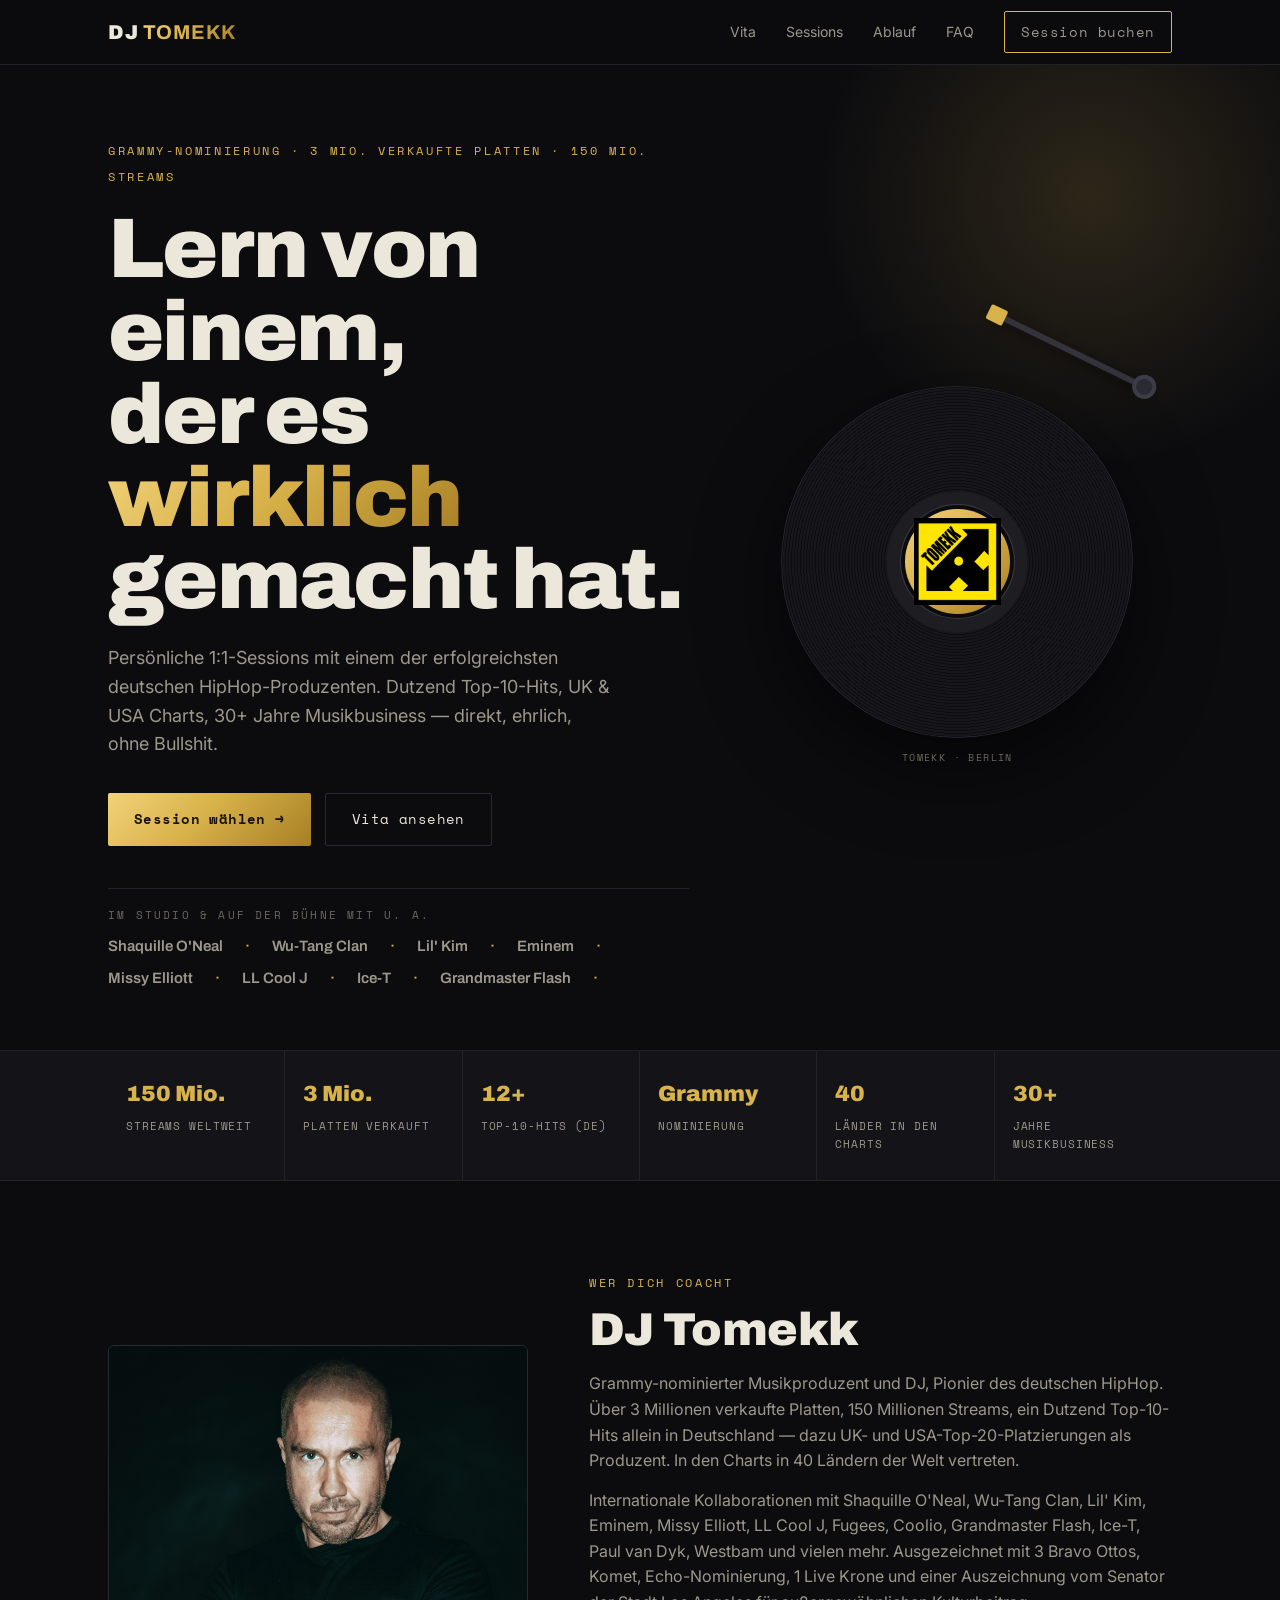
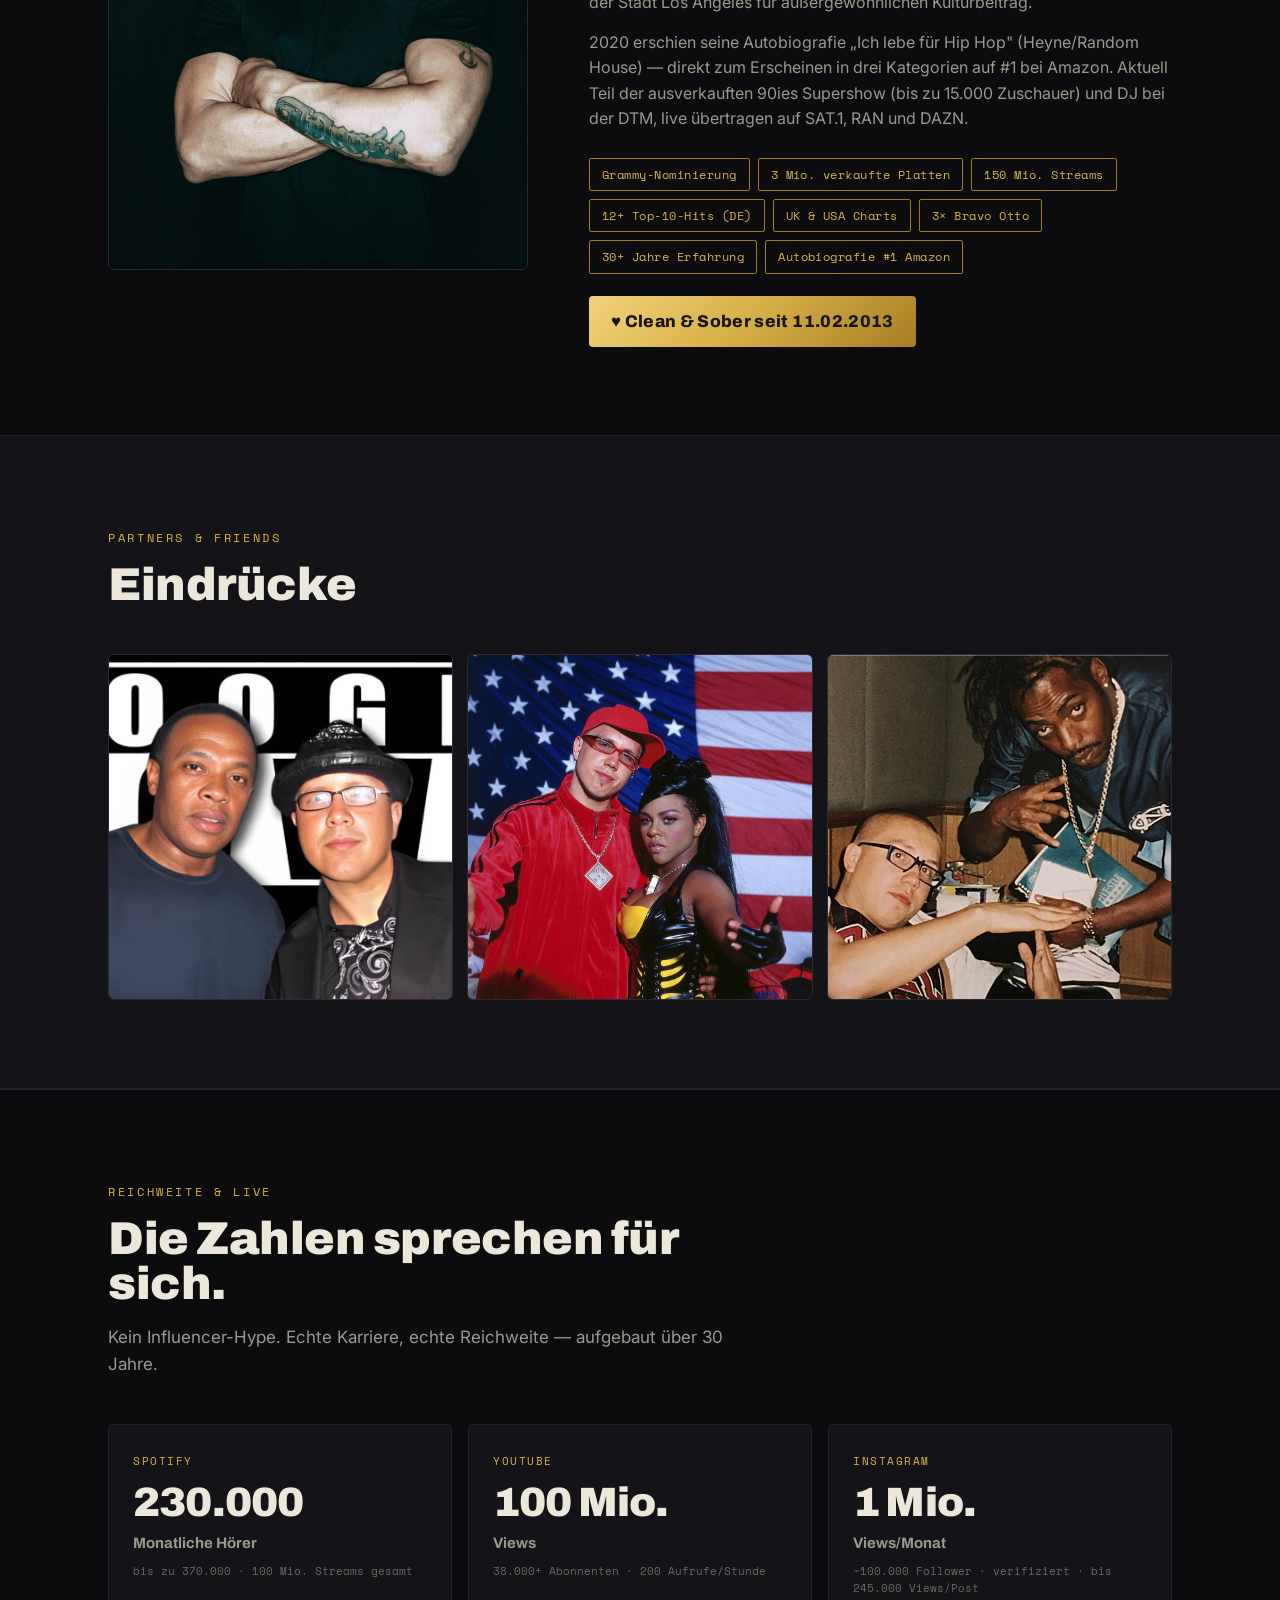
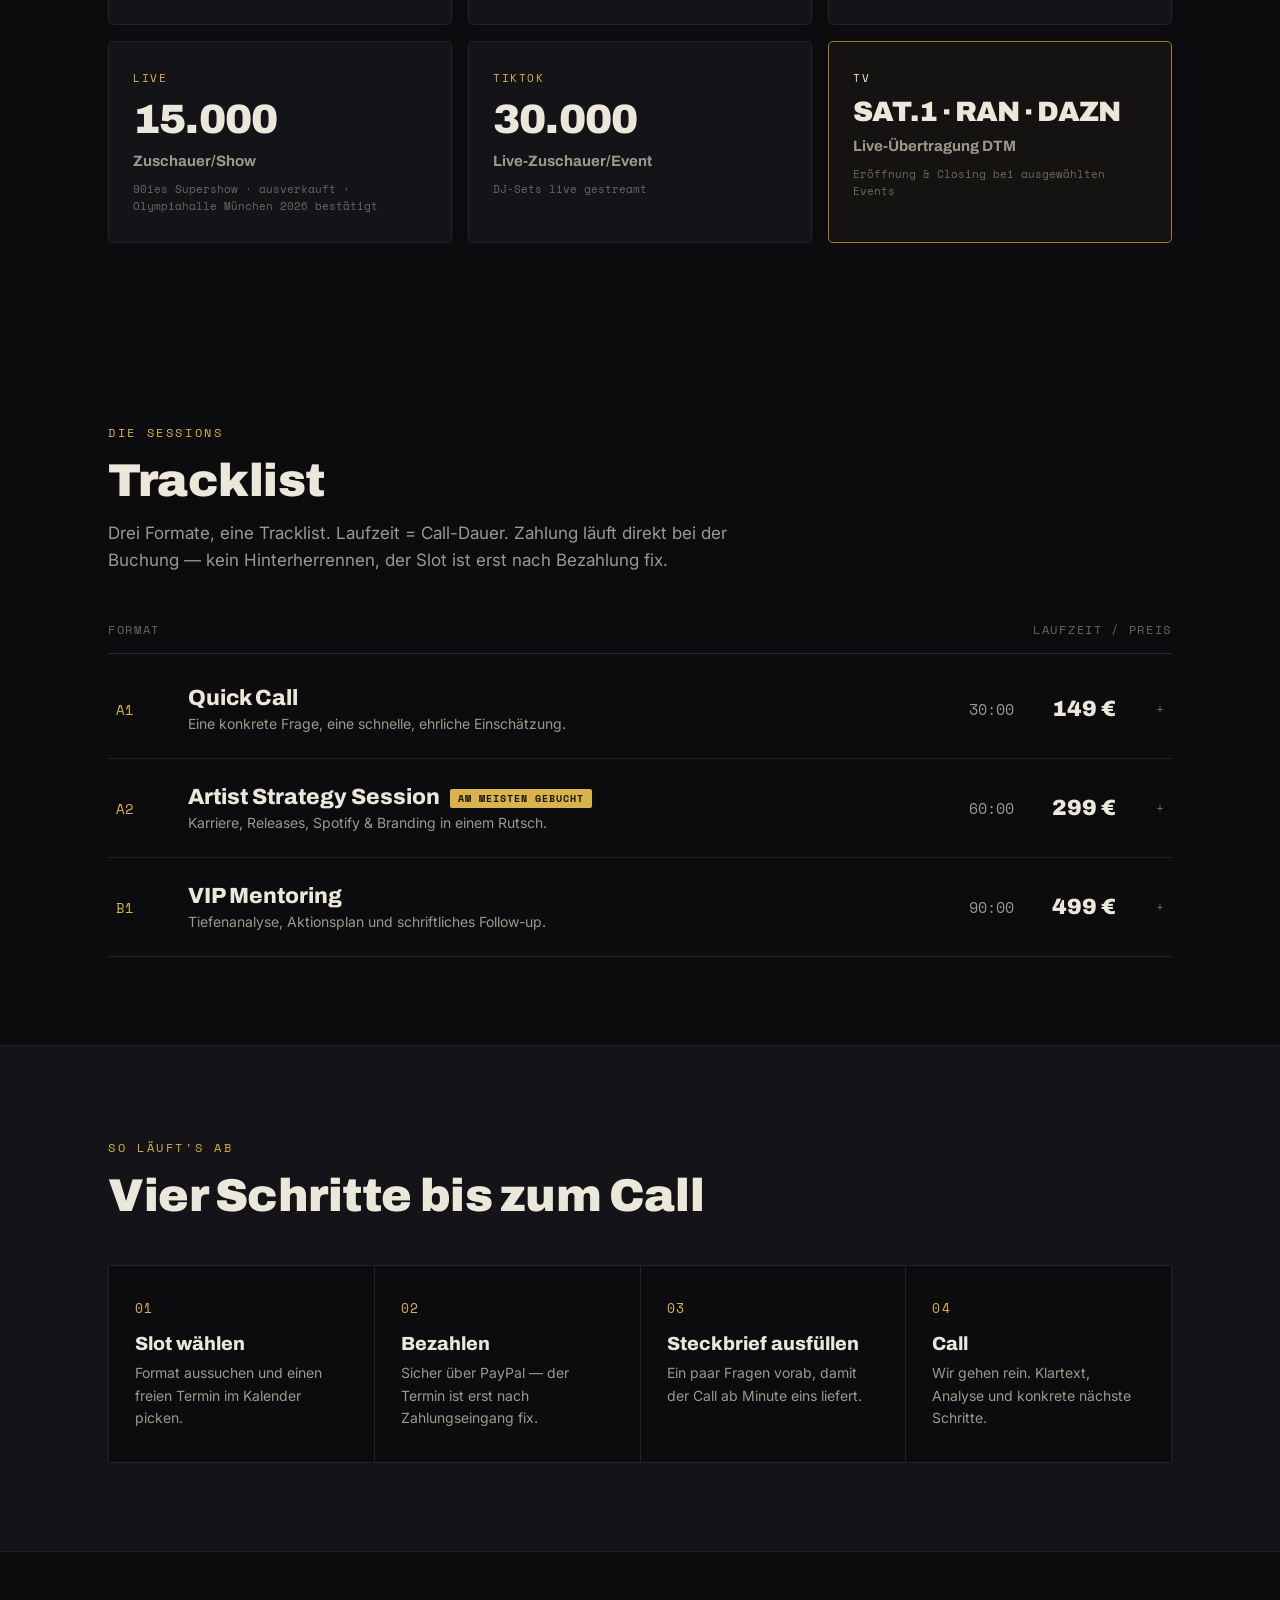
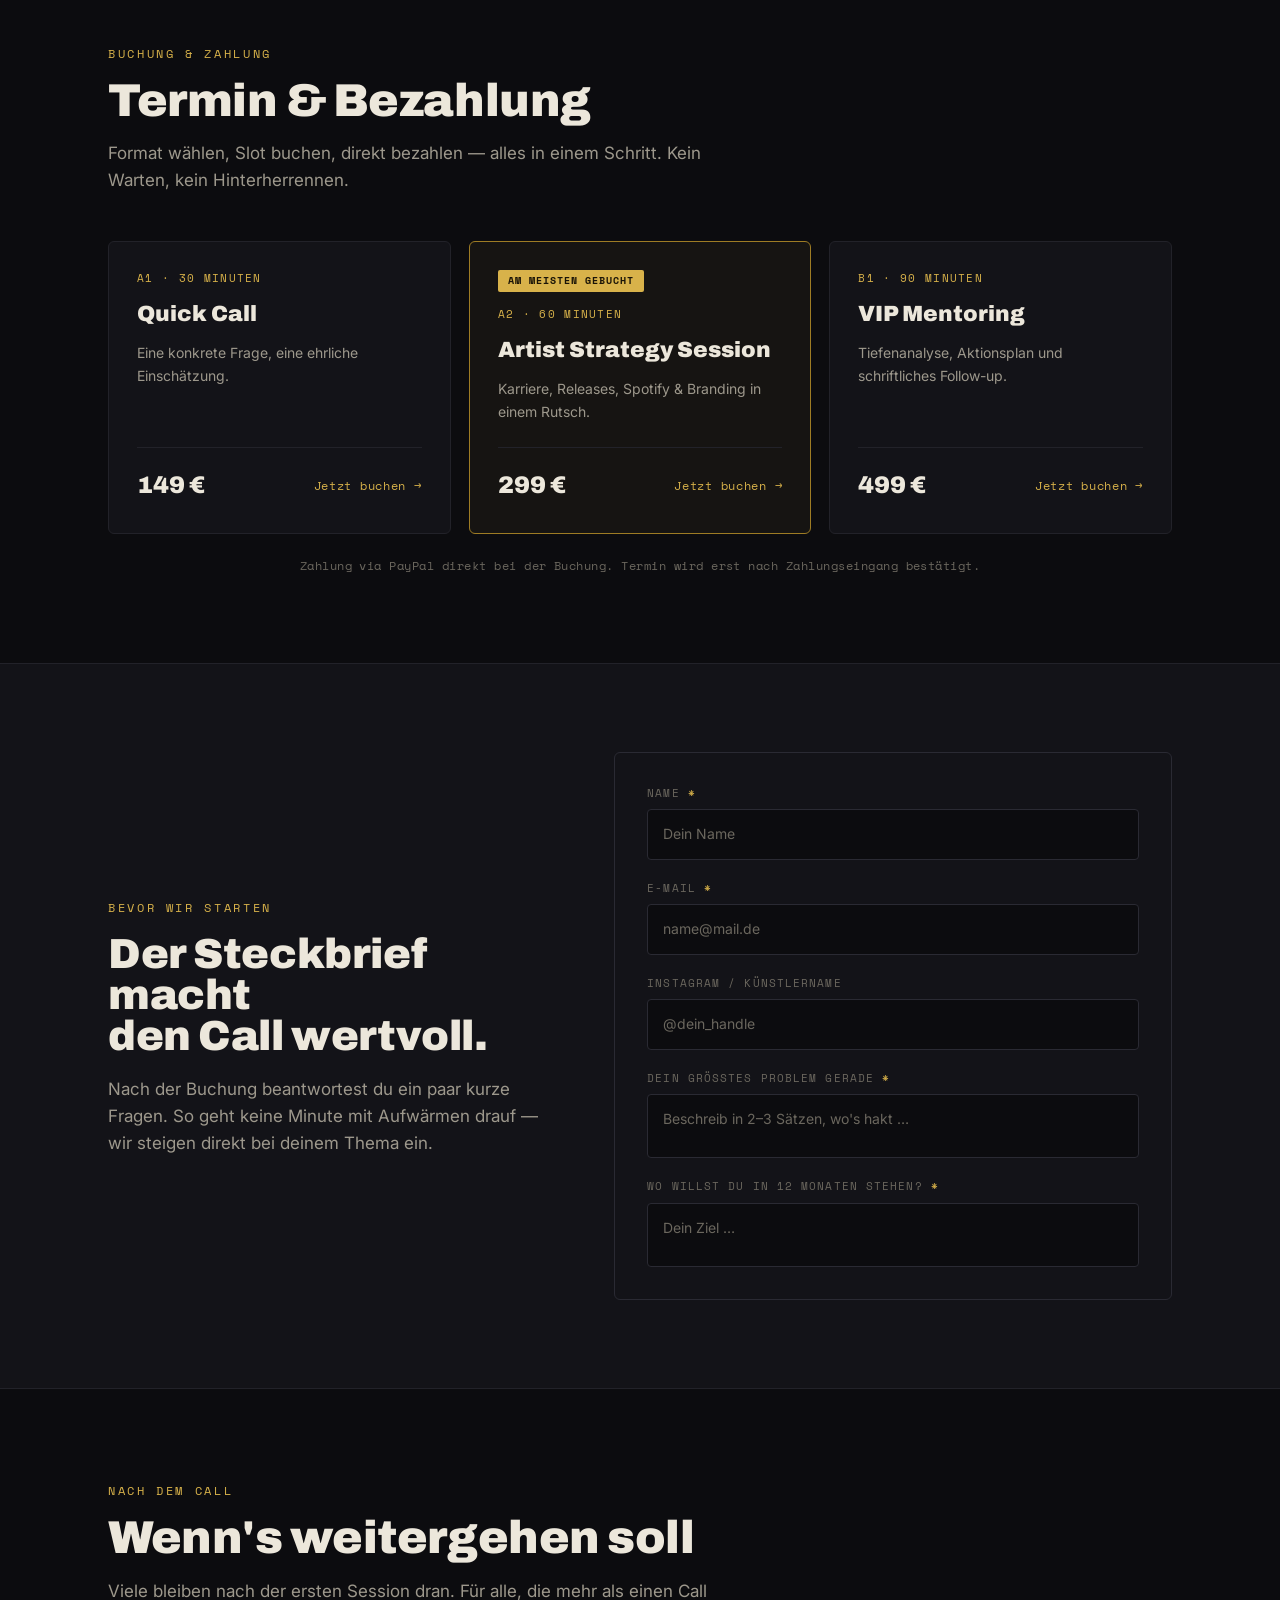
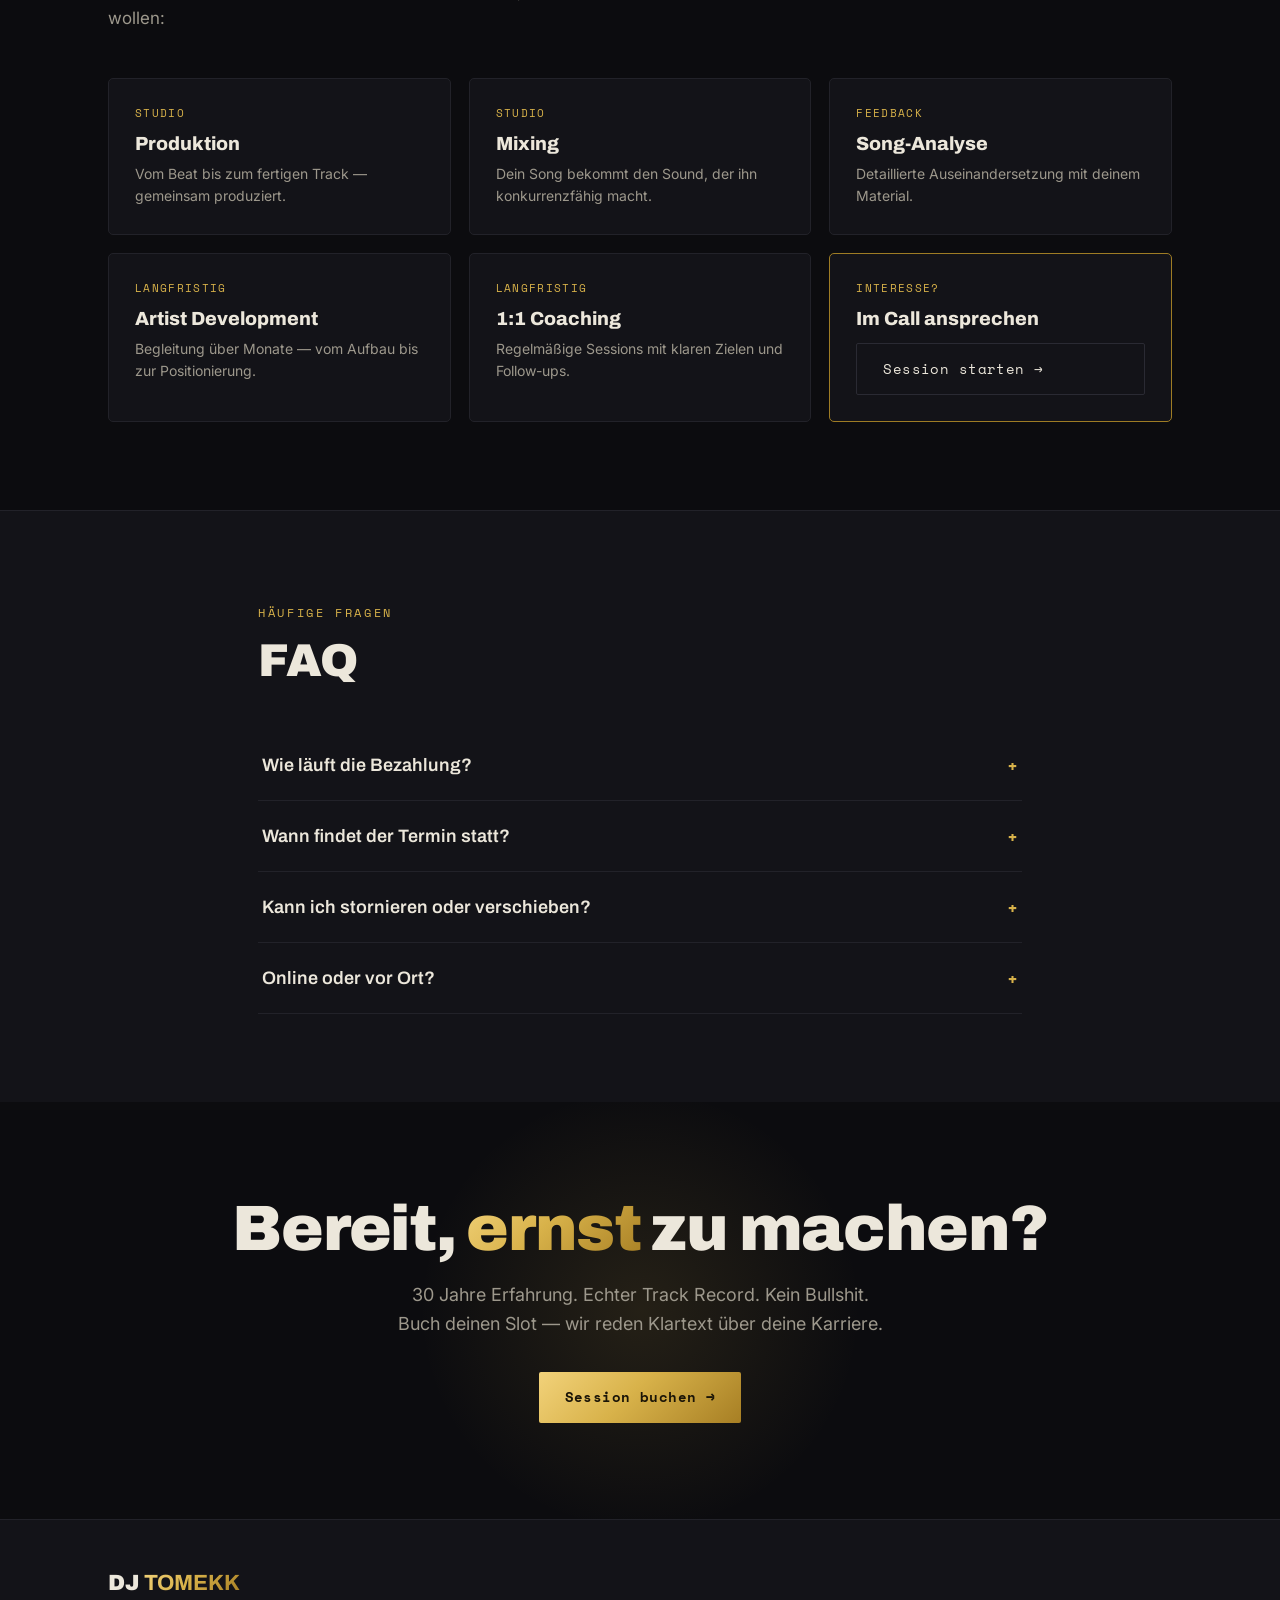
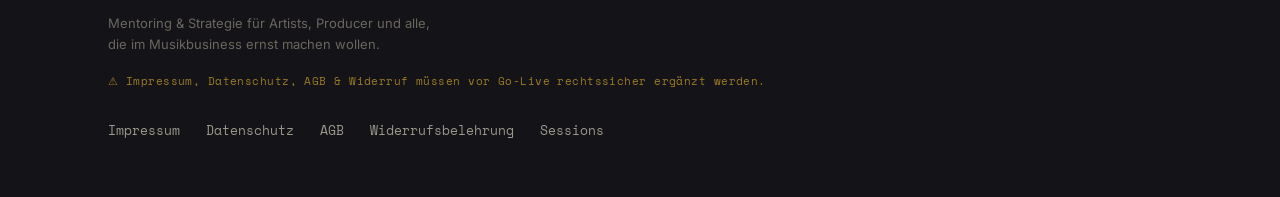
==== index.html @ 63a41fcf "Add files via upload" ====
<!DOCTYPE html>
<html lang="de">
<head>
<meta charset="UTF-8">
<meta name="viewport" content="width=device-width, initial-scale=1.0">
<title>DJ Tomekk — Sessions & Mentoring</title>
<link rel="preconnect" href="https://fonts.googleapis.com">
<link rel="preconnect" href="https://fonts.gstatic.com" crossorigin>
<link href="https://fonts.googleapis.com/css2?family=Archivo:wght@400;500;600;800;900&family=Inter:wght@400;500;600&family=Space+Mono:wght@400;700&display=swap" rel="stylesheet">
<style>
  :root{
    --ink:#0C0C0F;--ink-2:#131318;--ink-3:#1B1B22;--line:#2A2A33;--line-soft:#222229;
    --paper:#ECE7DB;--paper-dim:#9D988C;--paper-faint:#6B675E;
    --gold:#D8B24A;--gold-bright:#F2D27A;--gold-deep:#9E7C24;
    --gold-grad:linear-gradient(135deg,#F2D27A 0%,#D8B24A 45%,#A77F24 100%);
    --maxw:1120px;
  }
  *{box-sizing:border-box}
  html{scroll-behavior:smooth}
  body{margin:0;background:var(--ink);color:var(--paper);font-family:"Inter",system-ui,sans-serif;font-size:16px;line-height:1.6;-webkit-font-smoothing:antialiased;overflow-x:hidden;}
  a{color:inherit;text-decoration:none}
  h1,h2,h3{margin:0;font-family:"Archivo",sans-serif;line-height:0.98}
  p{margin:0}
  button{font-family:inherit;cursor:pointer}
  :focus-visible{outline:2px solid var(--gold-bright);outline-offset:3px;border-radius:2px}
  .wrap{max-width:var(--maxw);margin:0 auto;padding:0 28px}
  .mono{font-family:"Space Mono",monospace}
  .eyebrow{font-family:"Space Mono",monospace;font-size:12px;letter-spacing:0.22em;text-transform:uppercase;color:var(--gold);}

  /* NAV */
  .nav{position:sticky;top:0;z-index:50;background:rgba(12,12,15,0.82);backdrop-filter:blur(12px);border-bottom:1px solid var(--line-soft);}
  .nav-inner{display:flex;align-items:center;justify-content:space-between;height:64px}
  .brand{font-family:"Archivo",sans-serif;font-weight:900;font-size:20px;letter-spacing:0.04em}
  .brand b{background:var(--gold-grad);-webkit-background-clip:text;background-clip:text;color:transparent;}
  .nav-links{display:flex;gap:30px;align-items:center}
  .nav-links a{font-size:14px;color:var(--paper-dim);transition:color .2s}
  .nav-links a:hover{color:var(--paper)}
  .nav-cta{font-family:"Space Mono",monospace;font-size:13px;letter-spacing:0.04em;border:1px solid var(--gold);color:var(--gold);padding:9px 16px;border-radius:2px;background:transparent;transition:all .2s;}
  .nav-cta:hover{background:var(--gold);color:var(--ink)}
  .nav-toggle{display:none}

  /* HERO */
  .hero{position:relative;padding:72px 0 64px;overflow:hidden}
  .hero::before{content:"";position:absolute;top:-180px;right:-120px;width:620px;height:620px;background:radial-gradient(circle,rgba(216,178,74,0.16),transparent 62%);pointer-events:none;}
  .hero-grid{display:grid;grid-template-columns:1.15fr 0.85fr;gap:54px;align-items:center;position:relative;z-index:2;}
  .hero h1{font-weight:900;font-size:clamp(44px,6.6vw,86px);letter-spacing:-0.02em;margin:20px 0 0;}
  .hero h1 .gold{background:var(--gold-grad);-webkit-background-clip:text;background-clip:text;color:transparent;}
  .hero-sub{margin-top:22px;font-size:18px;color:var(--paper-dim);max-width:46ch;}
  .hero-actions{display:flex;gap:14px;margin-top:34px;flex-wrap:wrap}
  .btn{font-family:"Space Mono",monospace;font-size:14px;letter-spacing:0.03em;padding:14px 26px;border-radius:2px;border:1px solid transparent;transition:all .2s;display:inline-flex;align-items:center;gap:9px;}
  .btn-gold{background:var(--gold-grad);color:#1A1407;font-weight:700;border:none}
  .btn-gold:hover{filter:brightness(1.08);transform:translateY(-2px)}
  .btn-ghost{border:1px solid var(--line);color:var(--paper)}
  .btn-ghost:hover{border-color:var(--gold);color:var(--gold)}
  .credits-ticker{margin-top:42px;border-top:1px solid var(--line-soft);padding-top:18px;}
  .credits-ticker .label{font-family:"Space Mono",monospace;font-size:11px;letter-spacing:0.2em;text-transform:uppercase;color:var(--paper-faint);margin-bottom:10px;}
  .credits-ticker .names{display:flex;flex-wrap:wrap;gap:8px 22px;font-family:"Archivo",sans-serif;font-weight:600;font-size:15px;color:var(--paper-dim);max-height:52px;overflow:hidden;}
  .credits-ticker .names span{display:inline-flex;align-items:center;gap:22px}
  .credits-ticker .names span::after{content:"·";color:var(--gold);}
  .credits-ticker .names span:last-child::after{content:""}

  /* VINYL */
  .deck{position:relative;display:flex;justify-content:center;align-items:center;min-height:420px}
  .platter{width:min(380px,82%);aspect-ratio:1;border-radius:50%;background:radial-gradient(circle at 50% 50%, #1d1d22 0 28%, transparent 28.5%),repeating-radial-gradient(circle at 50% 50%, #0e0e12 0 1px, #16161b 1px 3px),#111116;box-shadow:0 30px 80px rgba(0,0,0,0.6), inset 0 0 0 1px #26262e;position:relative;animation:spin 7s linear infinite;}
  @keyframes spin{to{transform:rotate(360deg)}}
  .platter .center-label{position:absolute;inset:0;margin:auto;width:30%;height:30%;border-radius:50%;background:var(--gold-grad);display:flex;align-items:center;justify-content:center;color:#1A1407;box-shadow:0 0 0 4px #0c0c0f, 0 0 0 5px #3a3a44;}
  .vinyl-logo-wrap{position:absolute;inset:0;margin:auto;width:30%;height:30%;border-radius:50%;display:flex;align-items:center;justify-content:center;pointer-events:none;z-index:2;}
  .vinyl-logo{width:82%;height:auto;display:block;object-fit:contain;}
  .center-label .spindle{position:absolute;width:7px;height:7px;border-radius:50%;background:#1A1407}
  .photo-tag{position:absolute;bottom:6px;left:50%;transform:translateX(-50%);font-family:"Space Mono",monospace;font-size:10px;letter-spacing:0.14em;color:var(--paper-faint);text-transform:uppercase;white-space:nowrap;}
  .tonearm{position:absolute;top:8%;right:6%;width:40%;height:6px;background:#33333c;transform-origin:right center;transform:rotate(26deg);border-radius:3px;z-index:3;box-shadow:0 4px 12px rgba(0,0,0,.5);}
  .tonearm::before{content:"";position:absolute;left:-4px;top:-5px;width:18px;height:16px;background:var(--gold);border-radius:2px}
  .tonearm::after{content:"";position:absolute;right:-9px;top:-9px;width:24px;height:24px;border-radius:50%;background:#2a2a33;box-shadow:inset 0 0 0 4px #3d3d47}

  /* STATS */
  .stats{border-top:1px solid var(--line-soft);border-bottom:1px solid var(--line-soft);background:var(--ink-2)}
  .stats-inner{display:grid;grid-template-columns:repeat(6,1fr)}
  .stat{padding:26px 18px;border-right:1px solid var(--line-soft)}
  .stat:last-child{border-right:none}
  .stat .k{font-family:"Archivo",sans-serif;font-weight:900;font-size:22px;color:var(--gold)}
  .stat .v{font-family:"Space Mono",monospace;font-size:11px;letter-spacing:0.08em;color:var(--paper-dim);margin-top:6px;text-transform:uppercase}

  /* SECTIONS */
  .sec{padding:88px 0}
  .sec-head{margin-bottom:46px;max-width:620px}
  .sec-head h2{font-weight:900;font-size:clamp(30px,4vw,46px);letter-spacing:-0.01em;margin-top:14px}
  .sec-head p{color:var(--paper-dim);margin-top:16px;font-size:17px}

  /* VITA */
  .vita-grid{display:grid;grid-template-columns:0.85fr 1.15fr;gap:50px;align-items:center}
  .vita-portrait{aspect-ratio:4/5;max-width:420px;width:100%}
  .vita-body h2{font-weight:900;font-size:clamp(30px,4vw,46px);letter-spacing:-0.01em;margin-top:14px}
  .vita-body p{color:var(--paper-dim);margin-top:18px;font-size:16px}
  .vita-body p + p{margin-top:14px}
  .vita-tags{display:flex;flex-wrap:wrap;gap:8px;margin-top:26px}
  .vita-tag{font-family:"Space Mono",monospace;font-size:12px;letter-spacing:0.04em;color:var(--gold);border:1px solid var(--gold-deep);border-radius:2px;padding:6px 12px}

  .vita-sober{
    margin-top:22px;display:inline-flex;align-items:center;gap:10px;
    font-family:"Archivo",sans-serif;font-weight:800;font-size:17px;
    color:#1A1407;
    background:linear-gradient(135deg,#F2D27A 0%,#D8B24A 45%,#A77F24 100%);
    padding:12px 22px;border-radius:4px;
    letter-spacing:0.02em;
  }

  /* GALLERY */
  .gallery-grid{display:grid;grid-template-columns:repeat(3,1fr);gap:14px}
  .gallery-grid .photo-slot{aspect-ratio:1}

  /* PHOTO SLOTS */
  .photo-slot{position:relative;border-radius:6px;overflow:hidden;background:var(--ink-3);border:1px solid var(--line)}
  .photo-slot img{display:block;width:100%;height:100%;object-fit:cover}
  .photo-slot.is-empty img{display:none}
  .photo-ph{display:none}
  .photo-slot.is-empty .photo-ph{display:flex;flex-direction:column;align-items:center;justify-content:center;gap:8px;position:absolute;inset:0;padding:18px;text-align:center;color:var(--paper-faint);font-family:"Space Mono",monospace;font-size:12px;letter-spacing:0.05em;line-height:1.5;background:repeating-linear-gradient(45deg,var(--ink-3) 0 12px,var(--ink-2) 12px 24px);}
  .photo-ph .ph-ic{font-size:24px;color:var(--gold-deep)}

  /* TRACKLIST */
  .tl-meta{display:flex;justify-content:space-between;align-items:baseline;font-family:"Space Mono",monospace;font-size:12px;letter-spacing:0.14em;text-transform:uppercase;color:var(--paper-faint);border-bottom:1px solid var(--line);padding-bottom:14px;margin-bottom:6px;}
  .track{border-bottom:1px solid var(--line-soft)}
  .track-head{display:grid;grid-template-columns:54px 1fr auto auto 30px;align-items:center;gap:18px;width:100%;background:transparent;border:none;color:var(--paper);text-align:left;padding:26px 8px;transition:background .2s, padding-left .2s;}
  .track-head:hover,.track-head[aria-expanded="true"]{background:rgba(216,178,74,0.05);padding-left:16px}
  .track-cat{font-family:"Space Mono",monospace;font-size:14px;color:var(--gold)}
  .track-title-wrap{display:flex;flex-direction:column;gap:5px}
  .track-title{font-family:"Archivo",sans-serif;font-weight:800;font-size:22px}
  .track-desc{font-size:14px;color:var(--paper-dim)}
  .track-time{font-family:"Space Mono",monospace;font-size:15px;color:var(--paper-dim)}
  .track-price{font-family:"Archivo",sans-serif;font-weight:900;font-size:22px;color:var(--paper);min-width:84px;text-align:right}
  .track-toggle{justify-self:end;color:var(--paper-faint);transition:transform .25s}
  .track-head[aria-expanded="true"] .track-toggle{transform:rotate(45deg);color:var(--gold)}
  .badge{display:inline-block;font-family:"Space Mono",monospace;font-size:10px;letter-spacing:0.1em;text-transform:uppercase;background:var(--gold);color:#1A1407;padding:2px 8px;border-radius:2px;margin-left:10px;vertical-align:middle;font-weight:700;}
  .track-panel{max-height:0;overflow:hidden;transition:max-height .35s ease}
  .track-panel-inner{padding:6px 8px 30px 72px;display:grid;grid-template-columns:1.4fr auto;gap:30px;align-items:end}
  .track-incl{list-style:none;padding:0;margin:0;display:grid;gap:10px}
  .track-incl li{display:flex;gap:11px;font-size:15px;color:var(--paper-dim)}
  .track-incl li::before{content:"▸";color:var(--gold);flex:none}
  .track-incl li b{color:var(--paper);font-weight:600}

  /* PROCESS */
  .steps{display:grid;grid-template-columns:repeat(4,1fr);gap:1px;background:var(--line-soft);border:1px solid var(--line-soft)}
  .step{background:var(--ink);padding:32px 26px}
  .step .num{font-family:"Space Mono",monospace;font-size:13px;color:var(--gold);letter-spacing:0.1em}
  .step h3{font-family:"Archivo",sans-serif;font-weight:800;font-size:19px;margin:16px 0 9px}
  .step p{font-size:14px;color:var(--paper-dim)}

  /* BOOKING */
  .booking{background:var(--ink-2);border:1px solid var(--line);border-radius:6px;overflow:hidden}
  .booking-flag{font-family:"Space Mono",monospace;font-size:11px;letter-spacing:0.12em;text-transform:uppercase;color:var(--gold);background:rgba(216,178,74,0.08);padding:11px 24px;border-bottom:1px solid var(--line);display:flex;align-items:center;gap:10px;}
  .booking-flag::before{content:"";width:8px;height:8px;border-radius:50%;background:var(--gold);flex:none}
  .booking-body{display:grid;grid-template-columns:1.25fr 1fr}
  .book-cal{padding:30px;border-right:1px solid var(--line)}
  .book-cal .cap{font-family:"Space Mono",monospace;font-size:12px;color:var(--paper-faint);letter-spacing:0.12em;text-transform:uppercase;margin-bottom:18px}
  .cal-grid{display:grid;grid-template-columns:repeat(7,1fr);gap:6px}
  .cal-grid .dow{font-family:"Space Mono",monospace;font-size:11px;color:var(--paper-faint);text-align:center;padding-bottom:4px}
  .cal-day{aspect-ratio:1;display:flex;align-items:center;justify-content:center;font-size:13px;color:var(--paper-dim);border:1px solid var(--line-soft);border-radius:3px;transition:all .15s}
  .cal-day.free{color:var(--paper);border-color:var(--gold-deep);cursor:pointer}
  .cal-day.free:hover,.cal-day.sel{background:var(--gold);color:#1A1407;border-color:var(--gold);font-weight:600}
  .cal-day.muted{opacity:.3}
  .slots{display:flex;gap:8px;flex-wrap:wrap;margin-top:20px}
  .slot{font-family:"Space Mono",monospace;font-size:13px;border:1px solid var(--line);color:var(--paper-dim);padding:7px 13px;border-radius:3px;background:transparent;transition:all .15s}
  .slot:hover,.slot.sel{border-color:var(--gold);color:var(--gold)}
  .book-pay{padding:30px;display:flex;flex-direction:column}
  .book-pay .cap{font-family:"Space Mono",monospace;font-size:12px;color:var(--paper-faint);letter-spacing:0.12em;text-transform:uppercase;margin-bottom:18px}
  .order{border:1px solid var(--line-soft);border-radius:4px;padding:18px;background:var(--ink);margin-bottom:16px}
  .order-row{display:flex;justify-content:space-between;font-size:14px;padding:7px 0;color:var(--paper-dim)}
  .order-row.total{border-top:1px solid var(--line-soft);margin-top:6px;padding-top:13px;color:var(--paper);font-family:"Archivo",sans-serif;font-weight:800;font-size:18px}
  #orderName{color:var(--paper);font-weight:500}
  .pay-providers{display:flex;gap:8px;font-family:"Space Mono",monospace;font-size:11px;color:var(--paper-faint);letter-spacing:0.08em;margin-bottom:16px;align-items:center}
  .pay-providers b{color:var(--paper-dim)}
  .btn-pay{width:100%;justify-content:center;margin-top:auto}
  .pay-note{font-size:12px;color:var(--paper-faint);text-align:center;margin-top:12px;line-height:1.5}

  /* BOOKING CARDS */
  .booking-cards{display:grid;grid-template-columns:repeat(3,1fr);gap:18px}
  .booking-card{
    display:flex;flex-direction:column;border:1px solid var(--line-soft);
    border-radius:6px;padding:28px;background:var(--ink-2);
    text-decoration:none;color:var(--paper);transition:border-color .2s,transform .2s;
    position:relative;
  }
  .booking-card:hover{border-color:var(--gold);transform:translateY(-3px)}
  .booking-card.bc-featured{border-color:var(--gold-deep);background:rgba(216,178,74,0.05)}
  .bc-badge{
    font-family:"Space Mono",monospace;font-size:10px;letter-spacing:0.1em;
    text-transform:uppercase;background:var(--gold);color:#1A1407;
    padding:3px 10px;border-radius:2px;font-weight:700;
    display:inline-block;margin-bottom:14px;align-self:flex-start;
  }
  .bc-cat{font-family:"Space Mono",monospace;font-size:11px;letter-spacing:0.12em;text-transform:uppercase;color:var(--gold);margin-bottom:10px}
  .bc-title{font-family:"Archivo",sans-serif;font-weight:900;font-size:22px;margin-bottom:10px}
  .bc-desc{font-size:14px;color:var(--paper-dim);flex:1}
  .bc-footer{display:flex;justify-content:space-between;align-items:center;margin-top:24px;padding-top:18px;border-top:1px solid var(--line-soft)}
  .bc-price{font-family:"Archivo",sans-serif;font-weight:900;font-size:24px}
  .bc-btn{font-family:"Space Mono",monospace;font-size:12px;letter-spacing:0.06em;color:var(--gold)}
  .booking-note{font-family:"Space Mono",monospace;font-size:12px;color:var(--paper-faint);text-align:center;margin-top:22px;letter-spacing:0.04em}

  /* INTAKE */
  .intake{display:grid;grid-template-columns:0.9fr 1.1fr;gap:50px;align-items:center}
  .intake-card{background:var(--ink-2);border:1px solid var(--line);border-radius:6px;padding:32px}
  .intake-card .form-label{font-family:"Space Mono",monospace;font-size:11px;letter-spacing:0.1em;text-transform:uppercase;color:var(--paper-faint);margin-bottom:7px}
  .intake-field{margin-bottom:20px}
  .intake-field:last-child{margin-bottom:0}
  .field-box{border:1px solid var(--line);border-radius:4px;padding:13px 15px;color:var(--paper-faint);font-size:14px;background:var(--ink)}
  .field-box.tall{min-height:64px}
  .req{color:var(--gold)}

  /* REACH */
  .reach-grid{display:grid;grid-template-columns:repeat(3,1fr);gap:16px}
  .reach-card{border:1px solid var(--line-soft);border-radius:5px;padding:28px 24px;background:var(--ink-2);transition:border-color .2s,transform .2s;}
  .reach-card:hover{border-color:var(--gold-deep);transform:translateY(-3px)}
  .rc-platform{font-family:"Space Mono",monospace;font-size:11px;letter-spacing:0.14em;text-transform:uppercase;color:var(--gold);}
  .rc-num{font-family:"Archivo",sans-serif;font-weight:900;font-size:clamp(28px,3.2vw,42px);color:var(--paper);margin-top:12px;line-height:1;letter-spacing:-0.02em;}
  .rc-label{font-family:"Archivo",sans-serif;font-weight:700;font-size:15px;color:var(--paper-dim);margin-top:8px}
  .rc-sub{font-family:"Space Mono",monospace;font-size:11px;color:var(--paper-faint);margin-top:8px;line-height:1.5}

  /* UPSELL */
  .upsell-grid{display:grid;grid-template-columns:repeat(3,1fr);gap:18px}
  .up-card{border:1px solid var(--line-soft);border-radius:5px;padding:26px;background:var(--ink-2);transition:border-color .2s,transform .2s}
  .up-card:hover{border-color:var(--gold-deep);transform:translateY(-3px)}
  .up-card .uc-cat{font-family:"Space Mono",monospace;font-size:11px;letter-spacing:0.12em;color:var(--gold);text-transform:uppercase}
  .up-card h3{font-family:"Archivo",sans-serif;font-weight:800;font-size:19px;margin:13px 0 9px}
  .up-card p{font-size:14px;color:var(--paper-dim)}

  /* FAQ */
  .faq-item{border-bottom:1px solid var(--line-soft)}
  .faq-q{width:100%;display:flex;justify-content:space-between;align-items:center;gap:20px;background:transparent;border:none;color:var(--paper);text-align:left;padding:22px 4px;font-family:"Archivo",sans-serif;font-weight:600;font-size:18px}
  .faq-q .ic{color:var(--gold);font-family:"Space Mono",monospace;transition:transform .25s}
  .faq-q[aria-expanded="true"] .ic{transform:rotate(45deg)}
  .faq-a{max-height:0;overflow:hidden;transition:max-height .35s ease}
  .faq-a p{padding:0 4px 22px;color:var(--paper-dim);font-size:15px;max-width:70ch}
  .faq-q[aria-expanded="true"] + .faq-a{max-height:400px}

  /* FINAL + FOOTER */
  .final{text-align:center;padding:96px 0;position:relative;overflow:hidden}
  .final::before{content:"";position:absolute;inset:0;margin:auto;width:520px;height:520px;background:radial-gradient(circle,rgba(216,178,74,0.12),transparent 60%)}
  .final h2{position:relative;font-weight:900;font-size:clamp(34px,5.4vw,64px);letter-spacing:-0.02em}
  .final h2 .gold{background:var(--gold-grad);-webkit-background-clip:text;background-clip:text;color:transparent}
  .final p{position:relative;color:var(--paper-dim);margin:20px auto 0;max-width:48ch;font-size:18px}
  .final .hero-actions{justify-content:center;position:relative}
  footer{border-top:1px solid var(--line-soft);background:var(--ink-2);padding:46px 0 56px}
  .foot-inner{display:flex;justify-content:space-between;gap:30px;flex-wrap:wrap}
  .foot-brand{font-family:"Archivo",sans-serif;font-weight:900;font-size:22px}
  .foot-brand b{background:var(--gold-grad);-webkit-background-clip:text;background-clip:text;color:transparent}
  .foot-note{font-size:13px;color:var(--paper-faint);margin-top:12px;max-width:42ch;line-height:1.6}
  .foot-links{display:flex;gap:26px;flex-wrap:wrap;font-family:"Space Mono",monospace;font-size:13px}
  .foot-links a{color:var(--paper-dim);transition:color .2s}
  .foot-links a:hover{color:var(--gold)}
  .legal-warn{font-family:"Space Mono",monospace;font-size:11px;color:var(--gold-deep);margin-top:18px;letter-spacing:0.04em}

  /* RESPONSIVE */
  @media (max-width:880px){
    .hero-grid{grid-template-columns:1fr;gap:30px}
    .deck{order:-1;min-height:320px}
    .stats-inner{grid-template-columns:repeat(3,1fr)}
    .stat:nth-child(3){border-right:none}
    .stat:nth-child(1),.stat:nth-child(2),.stat:nth-child(3){border-bottom:1px solid var(--line-soft)}
    .vita-grid{grid-template-columns:1fr;gap:28px}
    .vita-portrait{max-width:320px;margin:0 auto}
    .gallery-grid{grid-template-columns:1fr 1fr}
    .steps{grid-template-columns:1fr 1fr}
    .booking-body{grid-template-columns:1fr}
    .book-cal{border-right:none;border-bottom:1px solid var(--line)}
    .intake{grid-template-columns:1fr;gap:30px}
    .booking-cards{grid-template-columns:1fr}
    .reach-grid{grid-template-columns:1fr 1fr}
    .upsell-grid{grid-template-columns:1fr}
    .track-head{grid-template-columns:42px 1fr auto 24px;gap:12px}
    .track-time{display:none}
    .track-panel-inner{grid-template-columns:1fr;padding-left:8px;gap:22px}
    .nav-links{display:none}
    .nav-links.open{display:flex;position:absolute;top:64px;left:0;right:0;flex-direction:column;background:var(--ink-2);border-bottom:1px solid var(--line);padding:18px 28px;gap:18px}
    .nav-toggle{display:inline-flex;background:transparent;border:1px solid var(--line);color:var(--paper);border-radius:3px;padding:7px 11px;font-family:"Space Mono",monospace;font-size:13px}
  }
  @media (max-width:520px){
    .stats-inner{grid-template-columns:repeat(2,1fr)}
    .stat:nth-child(2n){border-right:none}
    .stat{border-bottom:1px solid var(--line-soft)}
    .steps{grid-template-columns:1fr}
    .reach-grid{grid-template-columns:1fr}
  }
  @media (prefers-reduced-motion:reduce){
    html{scroll-behavior:auto}
    .platter{animation:none}
    *{transition:none !important}
  }
</style>
</head>
<body>

<!-- NAV -->
<nav class="nav">
  <div class="wrap nav-inner">
    <div class="brand">DJ&nbsp;<b>TOMEKK</b></div>
    <div class="nav-links" id="navLinks">
      <a href="#vita">Vita</a>
      <a href="#sessions">Sessions</a>
      <a href="#ablauf">Ablauf</a>
      <a href="#faq">FAQ</a>
      <a class="nav-cta" href="#buchung">Session buchen</a>
    </div>
    <button class="nav-toggle" id="navToggle" aria-label="Menü">MENÜ</button>
  </div>
</nav>

<!-- HERO -->
<header class="hero">
  <div class="wrap hero-grid">
    <div>
      <span class="eyebrow">Grammy-Nominierung · 3 Mio. verkaufte Platten · 150 Mio. Streams</span>
      <h1>Lern von einem,<br>der es <span class="gold">wirklich</span><br>gemacht hat.</h1>
      <p class="hero-sub">Persönliche 1:1-Sessions mit einem der erfolgreichsten deutschen HipHop-Produzenten. Dutzend Top-10-Hits, UK &amp; USA Charts, 30+ Jahre Musikbusiness — direkt, ehrlich, ohne Bullshit.</p>
      <div class="hero-actions">
        <a class="btn btn-gold" href="#sessions">Session wählen →</a>
        <a class="btn btn-ghost" href="#vita">Vita ansehen</a>
      </div>
      <div class="credits-ticker">
        <div class="label">Im Studio &amp; auf der Bühne mit u.&nbsp;a.</div>
        <div class="names">
          <span>Shaquille O'Neal</span><span>Wu-Tang Clan</span><span>Lil'&nbsp;Kim</span><span>Eminem</span><span>Missy&nbsp;Elliott</span><span>LL&nbsp;Cool&nbsp;J</span><span>Ice-T</span><span>Grandmaster&nbsp;Flash</span><span>Fugees</span><span>Coolio</span><span>Paul&nbsp;van&nbsp;Dyk</span>
        </div>
      </div>
    </div>
    <div class="deck" aria-hidden="true">
      <div class="platter">
        <div class="center-label"><div class="spindle"></div></div>
        <div class="vinyl-logo-wrap">
          <img src="images/LOGO.png" class="vinyl-logo" alt="DJ Tomekk">
        </div>
      </div>
      <div class="tonearm"></div>
      <div class="photo-tag">TOMEKK · BERLIN</div>
    </div>
  </div>
</header>

<!-- STATS -->
<section class="stats">
  <div class="wrap stats-inner">
    <div class="stat"><div class="k">150&nbsp;Mio.</div><div class="v">Streams weltweit</div></div>
    <div class="stat"><div class="k">3&nbsp;Mio.</div><div class="v">Platten verkauft</div></div>
    <div class="stat"><div class="k">12+</div><div class="v">Top-10-Hits (DE)</div></div>
    <div class="stat"><div class="k">Grammy</div><div class="v">Nominierung</div></div>
    <div class="stat"><div class="k">40</div><div class="v">Länder in den Charts</div></div>
    <div class="stat"><div class="k">30+</div><div class="v">Jahre Musikbusiness</div></div>
  </div>
</section>

<!-- VITA -->
<section class="sec" id="vita">
  <div class="wrap vita-grid">
    <div class="photo-slot vita-portrait is-empty">
      <img src="images/tomekk-portrait.jpg" alt="DJ Tomekk" onload="this.closest('.photo-slot').classList.remove('is-empty')" onerror="">
      <span class="photo-ph"><span class="ph-ic">▣</span>tomekk-portrait.jpg</span>
    </div>
    <div class="vita-body">
      <span class="eyebrow">Wer dich coacht</span>
      <h2>DJ Tomekk</h2>
      <p>Grammy-nominierter Musikproduzent und DJ, Pionier des deutschen HipHop. Über 3 Millionen verkaufte Platten, 150 Millionen Streams, ein Dutzend Top-10-Hits allein in Deutschland — dazu UK- und USA-Top-20-Platzierungen als Produzent. In den Charts in 40 Ländern der Welt vertreten.</p>
      <p>Internationale Kollaborationen mit Shaquille O'Neal, Wu-Tang Clan, Lil' Kim, Eminem, Missy Elliott, LL Cool J, Fugees, Coolio, Grandmaster Flash, Ice-T, Paul van Dyk, Westbam und vielen mehr. Ausgezeichnet mit 3 Bravo Ottos, Komet, Echo-Nominierung, 1 Live Krone und einer Auszeichnung vom Senator der Stadt Los Angeles für außergewöhnlichen Kulturbeitrag.</p>
      <p>2020 erschien seine Autobiografie „Ich lebe für Hip Hop" (Heyne/Random House) — direkt zum Erscheinen in drei Kategorien auf #1 bei Amazon. Aktuell Teil der ausverkauften 90ies Supershow (bis zu 15.000 Zuschauer) und DJ bei der DTM, live übertragen auf SAT.1, RAN und DAZN.</p>
      <div class="vita-tags">
        <span class="vita-tag">Grammy-Nominierung</span>
        <span class="vita-tag">3 Mio. verkaufte Platten</span>
        <span class="vita-tag">150 Mio. Streams</span>
        <span class="vita-tag">12+ Top-10-Hits (DE)</span>
        <span class="vita-tag">UK &amp; USA Charts</span>
        <span class="vita-tag">3× Bravo Otto</span>
        <span class="vita-tag">30+ Jahre Erfahrung</span>
        <span class="vita-tag">Autobiografie #1 Amazon</span>
      </div>
      <div class="vita-sober">
        ♥ Clean &amp; Sober seit 11.02.2013
      </div>
    </div>
  </div>
</section>

<!-- GALERIE -->
<section class="sec" style="background:var(--ink-2);border-top:1px solid var(--line-soft);border-bottom:1px solid var(--line-soft)">
  <div class="wrap">
    <div class="sec-head">
      <span class="eyebrow">Partners &amp; Friends</span>
      <h2>Eindrücke</h2>
    </div>
    <div class="gallery-grid">
      <div class="photo-slot is-empty"><img src="images/gallery-1.png" alt="Dr. Dre &amp; Tomekk" onload="this.closest('.photo-slot').classList.remove('is-empty')"><span class="photo-ph"><span class="ph-ic">▣</span>gallery-1.png</span></div>
      <div class="photo-slot is-empty"><img src="images/gallery-2.jpg" alt="Lil' Kim &amp; Tomekk" onload="this.closest('.photo-slot').classList.remove('is-empty')"><span class="photo-ph"><span class="ph-ic">▣</span>gallery-2.jpg</span></div>
      <div class="photo-slot is-empty"><img src="images/gallery-3.jpg" alt="Tomekk &amp; Coolio" onload="this.closest('.photo-slot').classList.remove('is-empty')"><span class="photo-ph"><span class="ph-ic">▣</span>gallery-3.jpg</span></div>
    </div>
  </div>
</section>

<!-- REACH -->
<section class="sec" style="border-top:1px solid var(--line-soft)">
  <div class="wrap">
    <div class="sec-head">
      <span class="eyebrow">Reichweite &amp; Live</span>
      <h2>Die Zahlen sprechen für sich.</h2>
      <p>Kein Influencer-Hype. Echte Karriere, echte Reichweite — aufgebaut über 30 Jahre.</p>
    </div>
    <div class="reach-grid">
      <div class="reach-card"><div class="rc-platform">Spotify</div><div class="rc-num">230.000</div><div class="rc-label">Monatliche Hörer</div><div class="rc-sub">bis zu 370.000 · 100 Mio. Streams gesamt</div></div>
      <div class="reach-card"><div class="rc-platform">YouTube</div><div class="rc-num">100 Mio.</div><div class="rc-label">Views</div><div class="rc-sub">38.000+ Abonnenten · 200 Aufrufe/Stunde</div></div>
      <div class="reach-card"><div class="rc-platform">Instagram</div><div class="rc-num">1 Mio.</div><div class="rc-label">Views/Monat</div><div class="rc-sub">~100.000 Follower · verifiziert · bis 245.000 Views/Post</div></div>
      <div class="reach-card"><div class="rc-platform">Live</div><div class="rc-num">15.000</div><div class="rc-label">Zuschauer/Show</div><div class="rc-sub">90ies Supershow · ausverkauft · Olympiahalle München 2026 bestätigt</div></div>
      <div class="reach-card"><div class="rc-platform">TikTok</div><div class="rc-num">30.000</div><div class="rc-label">Live-Zuschauer/Event</div><div class="rc-sub">DJ-Sets live gestreamt</div></div>
      <div class="reach-card" style="border-color:var(--gold-deep);background:rgba(216,178,74,0.04)"><div class="rc-platform" style="color:var(--paper)">TV</div><div class="rc-num" style="font-size:clamp(20px,2.6vw,28px);margin-top:10px">SAT.1 · RAN · DAZN</div><div class="rc-label" style="margin-top:8px">Live-Übertragung DTM</div><div class="rc-sub">Eröffnung &amp; Closing bei ausgewählten Events</div></div>
    </div>
  </div>
</section>

<!-- TRACKLIST -->
<section class="sec" id="sessions">
  <div class="wrap">
    <div class="sec-head">
      <span class="eyebrow">Die Sessions</span>
      <h2>Tracklist</h2>
      <p>Drei Formate, eine Tracklist. Laufzeit = Call-Dauer. Zahlung läuft direkt bei der Buchung — kein Hinterherrennen, der Slot ist erst nach Bezahlung fix.</p>
    </div>
    <div class="tl-meta"><span>Format</span><span>Laufzeit / Preis</span></div>

    <div class="track">
      <button class="track-head" aria-expanded="false" data-tier="Quick Call (30 Min)" data-price="149 €" data-url="https://cal.eu/djtomekk/30min">
        <span class="track-cat">A1</span>
        <span class="track-title-wrap">
          <span class="track-title">Quick Call</span>
          <span class="track-desc">Eine konkrete Frage, eine schnelle, ehrliche Einschätzung.</span>
        </span>
        <span class="track-time">30:00</span>
        <span class="track-price">149&nbsp;€</span>
        <span class="track-toggle mono">+</span>
      </button>
      <div class="track-panel">
        <div class="track-panel-inner">
          <ul class="track-incl">
            <li><b>30 Minuten Video-Call</b> — fokussiert auf dein eigentliches Problem</li>
            <li>Schnelle Analyse von Track, Profil oder Situation</li>
            <li>Konkreter erster Schritt, den du sofort umsetzen kannst</li>
          </ul>
          <a class="btn btn-gold book-trigger" href="https://cal.eu/djtomekk/30min" target="_blank" rel="noopener">Slot buchen →</a>
        </div>
      </div>
    </div>

    <div class="track">
      <button class="track-head" aria-expanded="false" data-tier="Artist Strategy (60 Min)" data-price="299 €" data-url="https://cal.eu/djtomekk/60min">
        <span class="track-cat">A2</span>
        <span class="track-title-wrap">
          <span class="track-title">Artist Strategy Session<span class="badge">am meisten gebucht</span></span>
          <span class="track-desc">Karriere, Releases, Spotify &amp; Branding in einem Rutsch.</span>
        </span>
        <span class="track-time">60:00</span>
        <span class="track-price">299&nbsp;€</span>
        <span class="track-toggle mono">+</span>
      </button>
      <div class="track-panel">
        <div class="track-panel-inner">
          <ul class="track-incl">
            <li><b>60 Minuten Tiefen-Session</b> zu deiner Positionierung</li>
            <li>Release- &amp; Spotify-Strategie für die nächsten Monate</li>
            <li>Branding &amp; Außenauftritt — was trägt, was nicht</li>
            <li>Booking- &amp; Netzwerk-Einblicke aus 30+ Jahren</li>
          </ul>
          <a class="btn btn-gold book-trigger" href="https://cal.eu/djtomekk/60min" target="_blank" rel="noopener">Slot buchen →</a>
        </div>
      </div>
    </div>

    <div class="track">
      <button class="track-head" aria-expanded="false" data-tier="VIP Mentoring (90 Min)" data-price="499 €" data-url="https://cal.eu/djtomekk/vip-mentoring">
        <span class="track-cat">B1</span>
        <span class="track-title-wrap">
          <span class="track-title">VIP Mentoring</span>
          <span class="track-desc">Tiefenanalyse, Aktionsplan und schriftliches Follow-up.</span>
        </span>
        <span class="track-time">90:00</span>
        <span class="track-price">499&nbsp;€</span>
        <span class="track-toggle mono">+</span>
      </button>
      <div class="track-panel">
        <div class="track-panel-inner">
          <ul class="track-incl">
            <li><b>90 Minuten 1:1-Mentoring</b> — alles auf den Tisch</li>
            <li>Komplette Tiefenanalyse deiner Situation &amp; deines Materials</li>
            <li>Individueller Aktionsplan für die nächsten 12 Monate</li>
            <li><b>Follow-up-PDF</b> mit allen Schritten zum Nachlesen</li>
          </ul>
          <a class="btn btn-gold book-trigger" href="https://cal.eu/djtomekk/vip-mentoring" target="_blank" rel="noopener">Slot buchen →</a>
        </div>
      </div>
    </div>
  </div>
</section>

<!-- ABLAUF -->
<section class="sec" id="ablauf" style="background:var(--ink-2);border-top:1px solid var(--line-soft);border-bottom:1px solid var(--line-soft)">
  <div class="wrap">
    <div class="sec-head">
      <span class="eyebrow">So läuft's ab</span>
      <h2>Vier Schritte bis zum Call</h2>
    </div>
    <div class="steps">
      <div class="step"><div class="num">01</div><h3>Slot wählen</h3><p>Format aussuchen und einen freien Termin im Kalender picken.</p></div>
      <div class="step"><div class="num">02</div><h3>Bezahlen</h3><p>Sicher über PayPal — der Termin ist erst nach Zahlungseingang fix.</p></div>
      <div class="step"><div class="num">03</div><h3>Steckbrief ausfüllen</h3><p>Ein paar Fragen vorab, damit der Call ab Minute eins liefert.</p></div>
      <div class="step"><div class="num">04</div><h3>Call</h3><p>Wir gehen rein. Klartext, Analyse und konkrete nächste Schritte.</p></div>
    </div>
  </div>
</section>

<!-- BUCHUNG -->
<section class="sec" id="buchung">
  <div class="wrap">
    <div class="sec-head">
      <span class="eyebrow">Buchung &amp; Zahlung</span>
      <h2>Termin &amp; Bezahlung</h2>
      <p>Format wählen, Slot buchen, direkt bezahlen — alles in einem Schritt. Kein Warten, kein Hinterherrennen.</p>
    </div>
    <div class="booking-cards">
      <a class="booking-card" href="https://cal.eu/djtomekk/30min" target="_blank" rel="noopener">
        <div class="bc-cat">A1 · 30 Minuten</div>
        <div class="bc-title">Quick Call</div>
        <div class="bc-desc">Eine konkrete Frage, eine ehrliche Einschätzung.</div>
        <div class="bc-footer">
          <span class="bc-price">149 €</span>
          <span class="bc-btn">Jetzt buchen →</span>
        </div>
      </a>
      <a class="booking-card bc-featured" href="https://cal.eu/djtomekk/60min" target="_blank" rel="noopener">
        <div class="bc-badge">Am meisten gebucht</div>
        <div class="bc-cat">A2 · 60 Minuten</div>
        <div class="bc-title">Artist Strategy Session</div>
        <div class="bc-desc">Karriere, Releases, Spotify &amp; Branding in einem Rutsch.</div>
        <div class="bc-footer">
          <span class="bc-price">299 €</span>
          <span class="bc-btn">Jetzt buchen →</span>
        </div>
      </a>
      <a class="booking-card" href="https://cal.eu/djtomekk/vip-mentoring" target="_blank" rel="noopener">
        <div class="bc-cat">B1 · 90 Minuten</div>
        <div class="bc-title">VIP Mentoring</div>
        <div class="bc-desc">Tiefenanalyse, Aktionsplan und schriftliches Follow-up.</div>
        <div class="bc-footer">
          <span class="bc-price">499 €</span>
          <span class="bc-btn">Jetzt buchen →</span>
        </div>
      </a>
    </div>
    <p class="booking-note">Zahlung via PayPal direkt bei der Buchung. Termin wird erst nach Zahlungseingang bestätigt.</p>
  </div>
</section>

<!-- STECKBRIEF -->
<section class="sec" id="steckbrief" style="background:var(--ink-2);border-top:1px solid var(--line-soft);border-bottom:1px solid var(--line-soft)">
  <div class="wrap intake">
    <div>
      <span class="eyebrow">Bevor wir starten</span>
      <h2 style="font-family:'Archivo';font-weight:900;font-size:clamp(28px,3.6vw,42px);margin-top:14px;letter-spacing:-0.01em">Der Steckbrief macht<br>den Call wertvoll.</h2>
      <p style="color:var(--paper-dim);margin-top:18px;font-size:17px;max-width:42ch">Nach der Buchung beantwortest du ein paar kurze Fragen. So geht keine Minute mit Aufwärmen drauf — wir steigen direkt bei deinem Thema ein.</p>
    </div>
    <div class="intake-card">
      <div class="intake-field"><div class="form-label">Name <span class="req">*</span></div><div class="field-box">Dein Name</div></div>
      <div class="intake-field"><div class="form-label">E-Mail <span class="req">*</span></div><div class="field-box">name@mail.de</div></div>
      <div class="intake-field"><div class="form-label">Instagram / Künstlername</div><div class="field-box">@dein_handle</div></div>
      <div class="intake-field"><div class="form-label">Dein größtes Problem gerade <span class="req">*</span></div><div class="field-box tall">Beschreib in 2–3 Sätzen, wo's hakt …</div></div>
      <div class="intake-field"><div class="form-label">Wo willst du in 12 Monaten stehen? <span class="req">*</span></div><div class="field-box tall">Dein Ziel …</div></div>
    </div>
  </div>
</section>

<!-- UPSELL -->
<section class="sec">
  <div class="wrap">
    <div class="sec-head">
      <span class="eyebrow">Nach dem Call</span>
      <h2>Wenn's weitergehen soll</h2>
      <p>Viele bleiben nach der ersten Session dran. Für alle, die mehr als einen Call wollen:</p>
    </div>
    <div class="upsell-grid">
      <div class="up-card"><div class="uc-cat">Studio</div><h3>Produktion</h3><p>Vom Beat bis zum fertigen Track — gemeinsam produziert.</p></div>
      <div class="up-card"><div class="uc-cat">Studio</div><h3>Mixing</h3><p>Dein Song bekommt den Sound, der ihn konkurrenzfähig macht.</p></div>
      <div class="up-card"><div class="uc-cat">Feedback</div><h3>Song-Analyse</h3><p>Detaillierte Auseinandersetzung mit deinem Material.</p></div>
      <div class="up-card"><div class="uc-cat">Langfristig</div><h3>Artist Development</h3><p>Begleitung über Monate — vom Aufbau bis zur Positionierung.</p></div>
      <div class="up-card"><div class="uc-cat">Langfristig</div><h3>1:1 Coaching</h3><p>Regelmäßige Sessions mit klaren Zielen und Follow-ups.</p></div>
      <div class="up-card" style="display:flex;flex-direction:column;justify-content:center;border-color:var(--gold-deep)"><div class="uc-cat">Interesse?</div><h3 style="margin-bottom:14px">Im Call ansprechen</h3><a class="btn btn-ghost" href="#sessions">Session starten →</a></div>
    </div>
  </div>
</section>

<!-- FAQ -->
<section class="sec" id="faq" style="background:var(--ink-2);border-top:1px solid var(--line-soft)">
  <div class="wrap" style="max-width:820px">
    <div class="sec-head"><span class="eyebrow">Häufige Fragen</span><h2>FAQ</h2></div>
    <div class="faq-item">
      <button class="faq-q" aria-expanded="false">Wie läuft die Bezahlung? <span class="ic">+</span></button>
      <div class="faq-a"><p>Zahlung läuft ausschließlich über PayPal — direkt bei der Buchung auf Cal.com. Erst nach erfolgreichem Zahlungseingang wird dein Termin bestätigt. Deine Zahlungsdaten gibst du direkt bei PayPal ein, nie auf dieser Seite.</p></div>
    </div>
    <div class="faq-item">
      <button class="faq-q" aria-expanded="false">Wann findet der Termin statt? <span class="ic">+</span></button>
      <div class="faq-a"><p>Du buchst einen freien Slot aus dem Kalender. Direkt danach bekommst du die Bestätigung mit Video-Link und dem kurzen Steckbrief-Formular per Mail.</p></div>
    </div>
    <div class="faq-item">
      <button class="faq-q" aria-expanded="false">Kann ich stornieren oder verschieben? <span class="ic">+</span></button>
      <div class="faq-a"><p>Verschieben ist bis 24&nbsp;Stunden vor dem Termin unkompliziert möglich. Die genauen Storno- und Widerrufsbedingungen findest du in den AGB.</p></div>
    </div>
    <div class="faq-item">
      <button class="faq-q" aria-expanded="false">Online oder vor Ort? <span class="ic">+</span></button>
      <div class="faq-a"><p>Standardmäßig per Video-Call. VIP-Sessions vor Ort nach Absprache.</p></div>
    </div>
  </div>
</section>

<!-- FINAL CTA -->
<section class="final">
  <div class="wrap">
    <h2>Bereit, <span class="gold">ernst</span> zu machen?</h2>
    <p>30 Jahre Erfahrung. Echter Track Record. Kein Bullshit.<br>Buch deinen Slot — wir reden Klartext über deine Karriere.</p>
    <div class="hero-actions">
      <a class="btn btn-gold" href="#sessions">Session buchen →</a>
    </div>
  </div>
</section>

<!-- FOOTER -->
<footer>
  <div class="wrap foot-inner">
    <div>
      <div class="foot-brand">DJ&nbsp;<b>TOMEKK</b></div>
      <p class="foot-note">Mentoring &amp; Strategie für Artists, Producer und alle, die im Musikbusiness ernst machen wollen.</p>
      <p class="legal-warn">⚠ Impressum, Datenschutz, AGB &amp; Widerruf müssen vor Go-Live rechtssicher ergänzt werden.</p>
    </div>
    <div class="foot-links">
      <a href="impressum.html">Impressum</a>
      <a href="datenschutz.html">Datenschutz</a>
      <a href="agb.html">AGB</a>
      <a href="widerruf.html">Widerrufsbelehrung</a>
      <a href="#sessions">Sessions</a>
    </div>
  </div>
</footer>

<script>
  document.getElementById('navToggle').addEventListener('click', function(){
    document.getElementById('navLinks').classList.toggle('open');
  });
  document.querySelectorAll('#navLinks a').forEach(function(a){
    a.addEventListener('click', function(){ document.getElementById('navLinks').classList.remove('open'); });
  });

  var orderName = document.getElementById('orderName');
  var orderPrice = document.getElementById('orderPrice');

  document.querySelectorAll('.track-head').forEach(function(head){
    head.addEventListener('click', function(){
      var expanded = head.getAttribute('aria-expanded') === 'true';
      var panel = head.nextElementSibling;
      document.querySelectorAll('.track-head').forEach(function(h){
        if(h !== head){ h.setAttribute('aria-expanded','false'); h.nextElementSibling.style.maxHeight = null; }
      });
      head.setAttribute('aria-expanded', String(!expanded));
      panel.style.maxHeight = expanded ? null : panel.scrollHeight + 'px';
      if(!expanded){ orderName.textContent = head.getAttribute('data-tier'); orderPrice.textContent = head.getAttribute('data-price'); }
    });
  });

  document.querySelectorAll('.book-trigger').forEach(function(btn){
    btn.addEventListener('click', function(){
      var head = btn.closest('.track').querySelector('.track-head');
      orderName.textContent = head.getAttribute('data-tier');
      orderPrice.textContent = head.getAttribute('data-price');
    });
  });

  var orderSlot = document.getElementById('orderSlot');
  var selectedDay = null, selectedTime = null;
  function refreshSlot(){
    if(selectedDay && selectedTime){ orderSlot.textContent = selectedDay + '. · ' + selectedTime; }
    else if(selectedDay){ orderSlot.textContent = selectedDay + '. · Uhrzeit wählen'; }
  }
  document.querySelectorAll('.cal-day.free').forEach(function(d){
    d.addEventListener('click', function(){
      document.querySelectorAll('.cal-day').forEach(function(x){x.classList.remove('sel')});
      d.classList.add('sel'); selectedDay = d.textContent.trim(); refreshSlot();
    });
  });
  document.querySelectorAll('.slot').forEach(function(s){
    s.addEventListener('click', function(){
      document.querySelectorAll('.slot').forEach(function(x){x.classList.remove('sel')});
      s.classList.add('sel'); selectedTime = s.textContent.trim(); refreshSlot();
    });
  });
  document.getElementById('payBtn').addEventListener('click', function(){
    alert('Mockup: Hier startet der Stripe-Checkout.\n\nFormat: ' + orderName.textContent + '\nTermin: ' + orderSlot.textContent + '\nBetrag: ' + orderPrice.textContent);
  });

  document.querySelectorAll('.faq-q').forEach(function(q){
    q.addEventListener('click', function(){
      var expanded = q.getAttribute('aria-expanded') === 'true';
      var a = q.nextElementSibling;
      q.setAttribute('aria-expanded', String(!expanded));
      a.style.maxHeight = expanded ? null : a.scrollHeight + 'px';
    });
  });
</script>
</body>
</html>
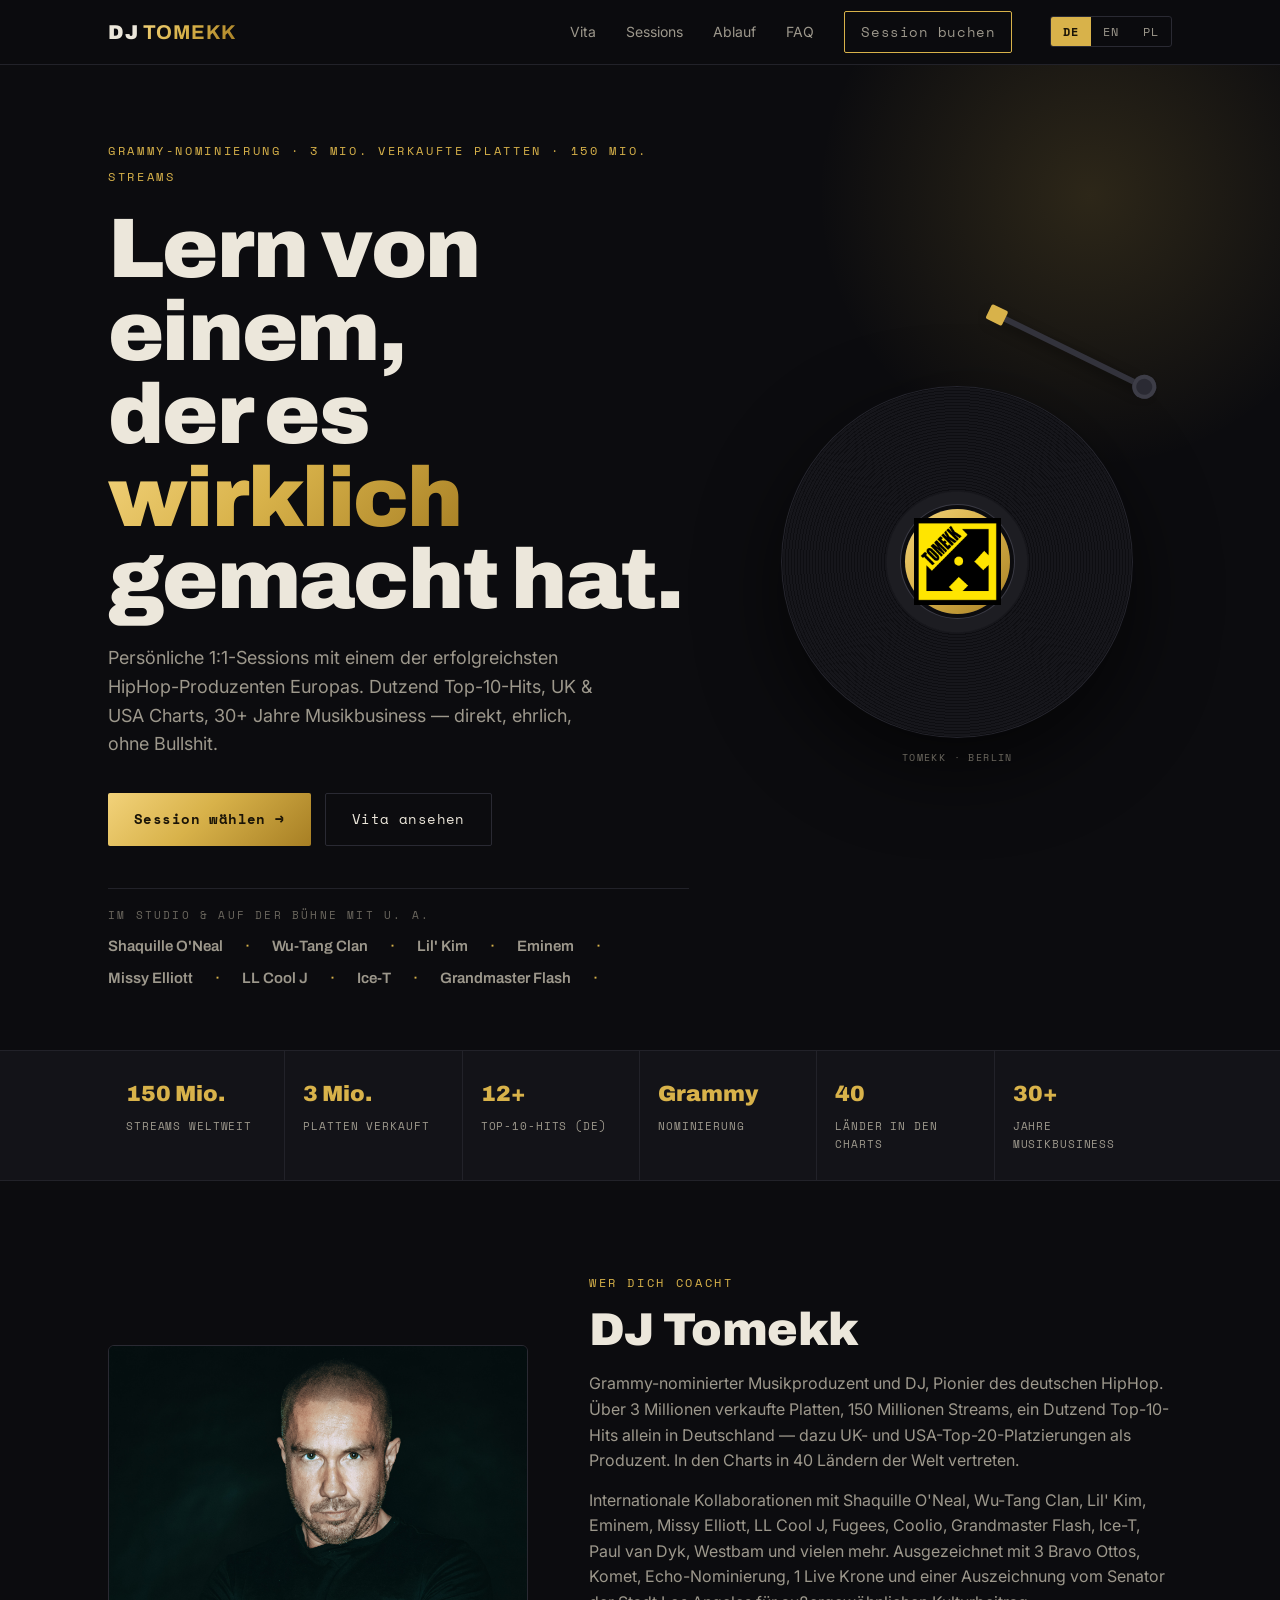
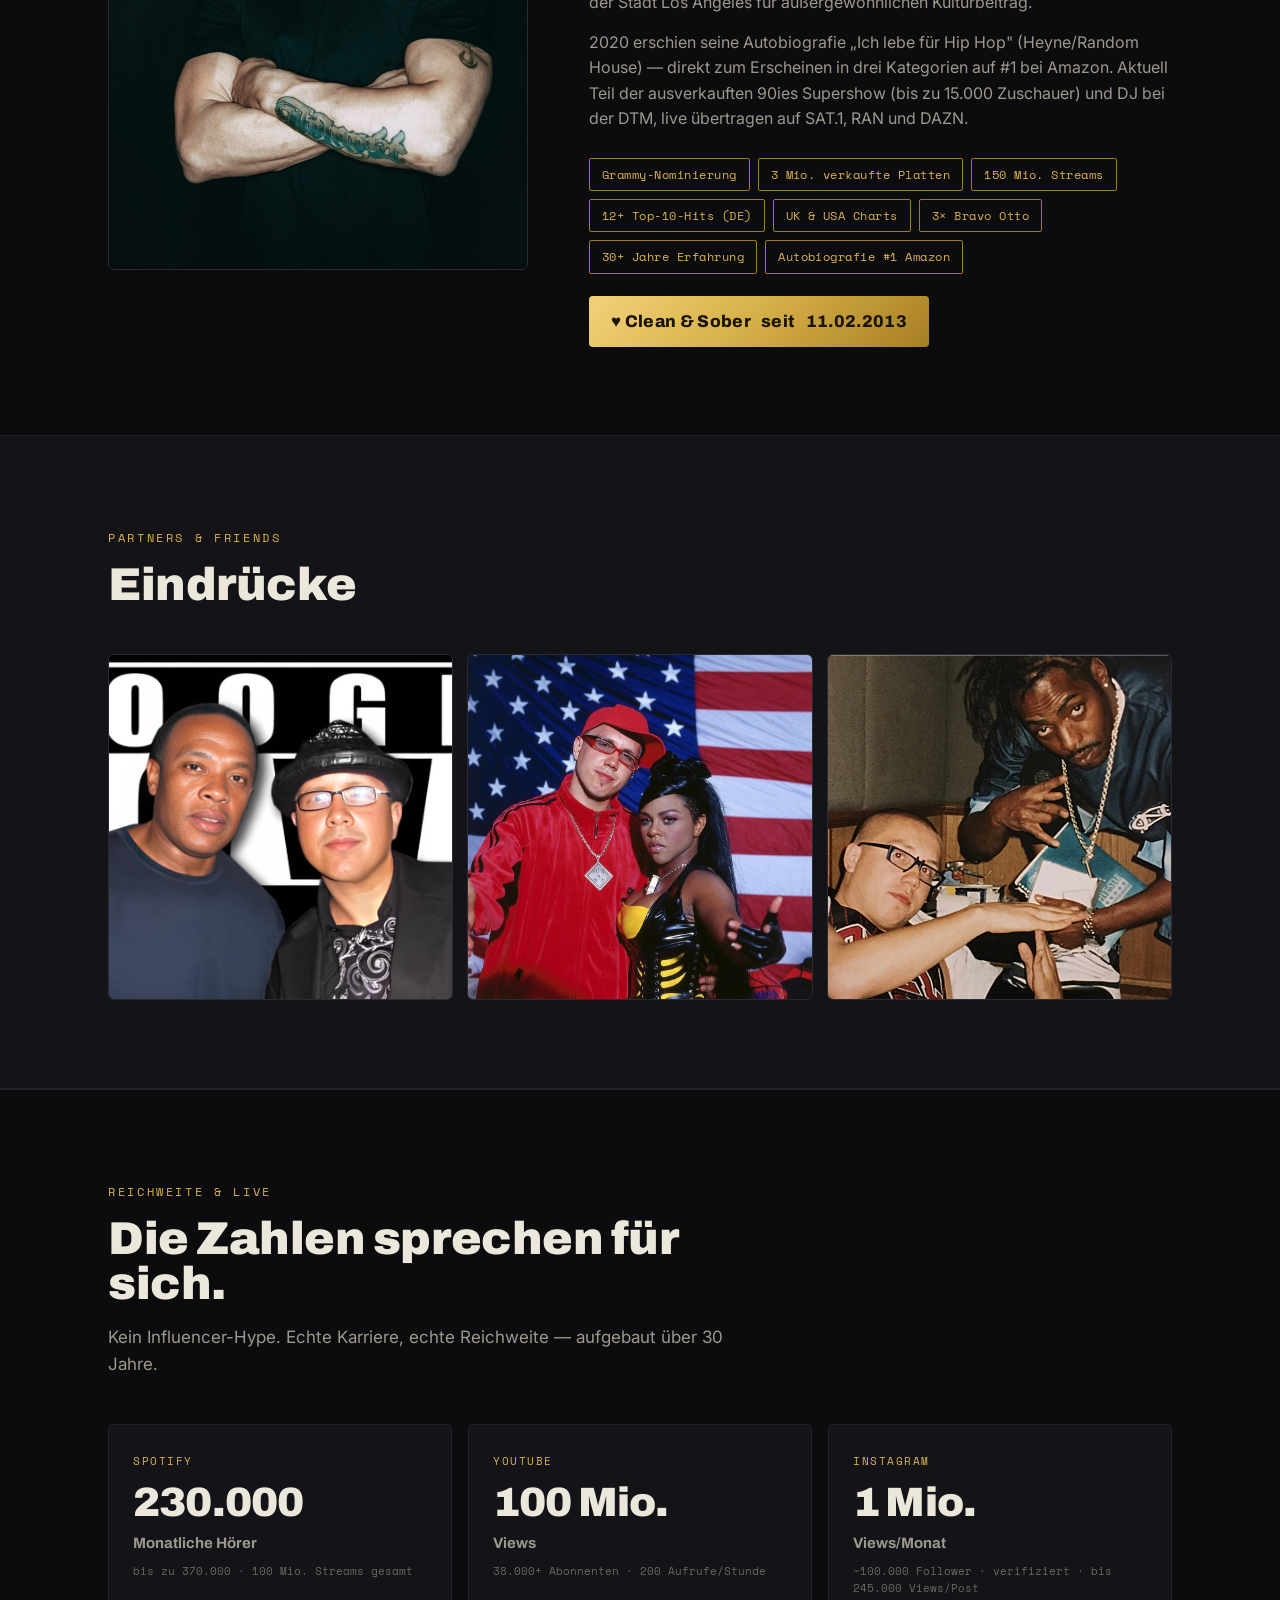
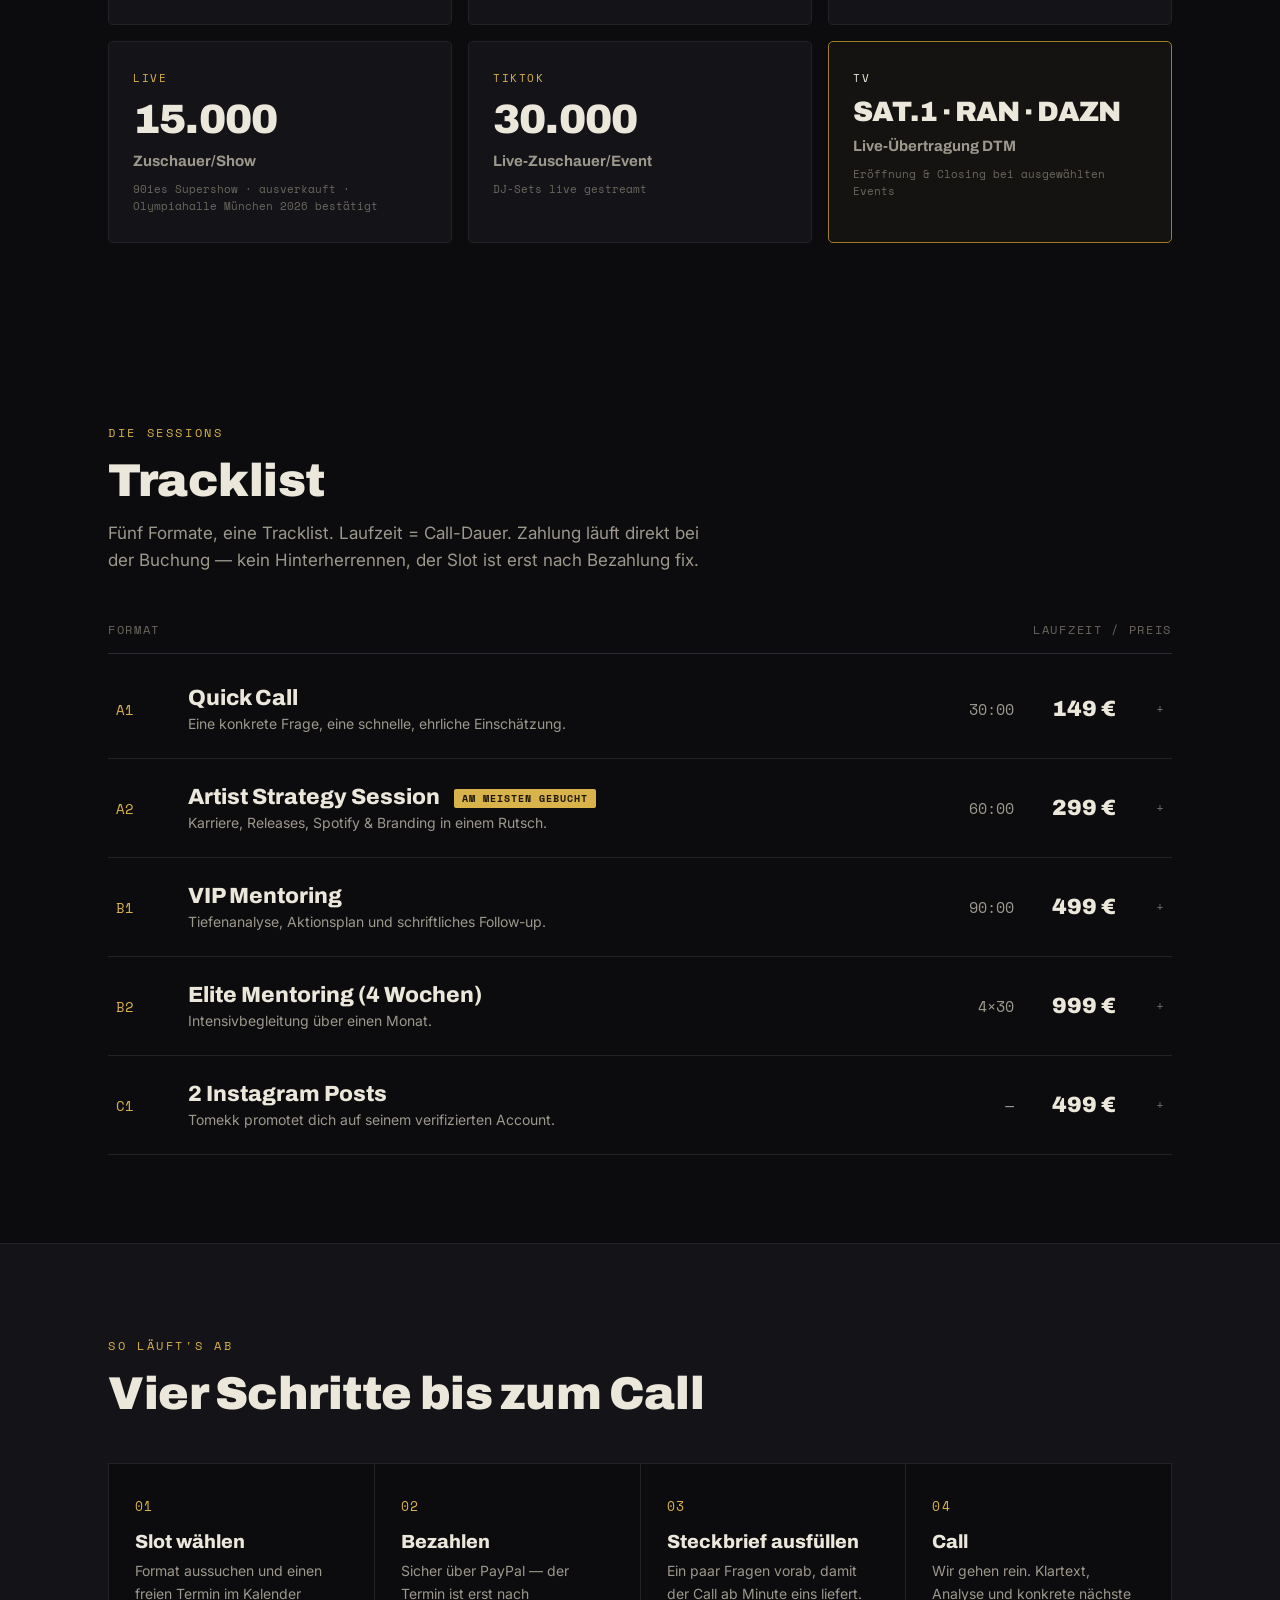
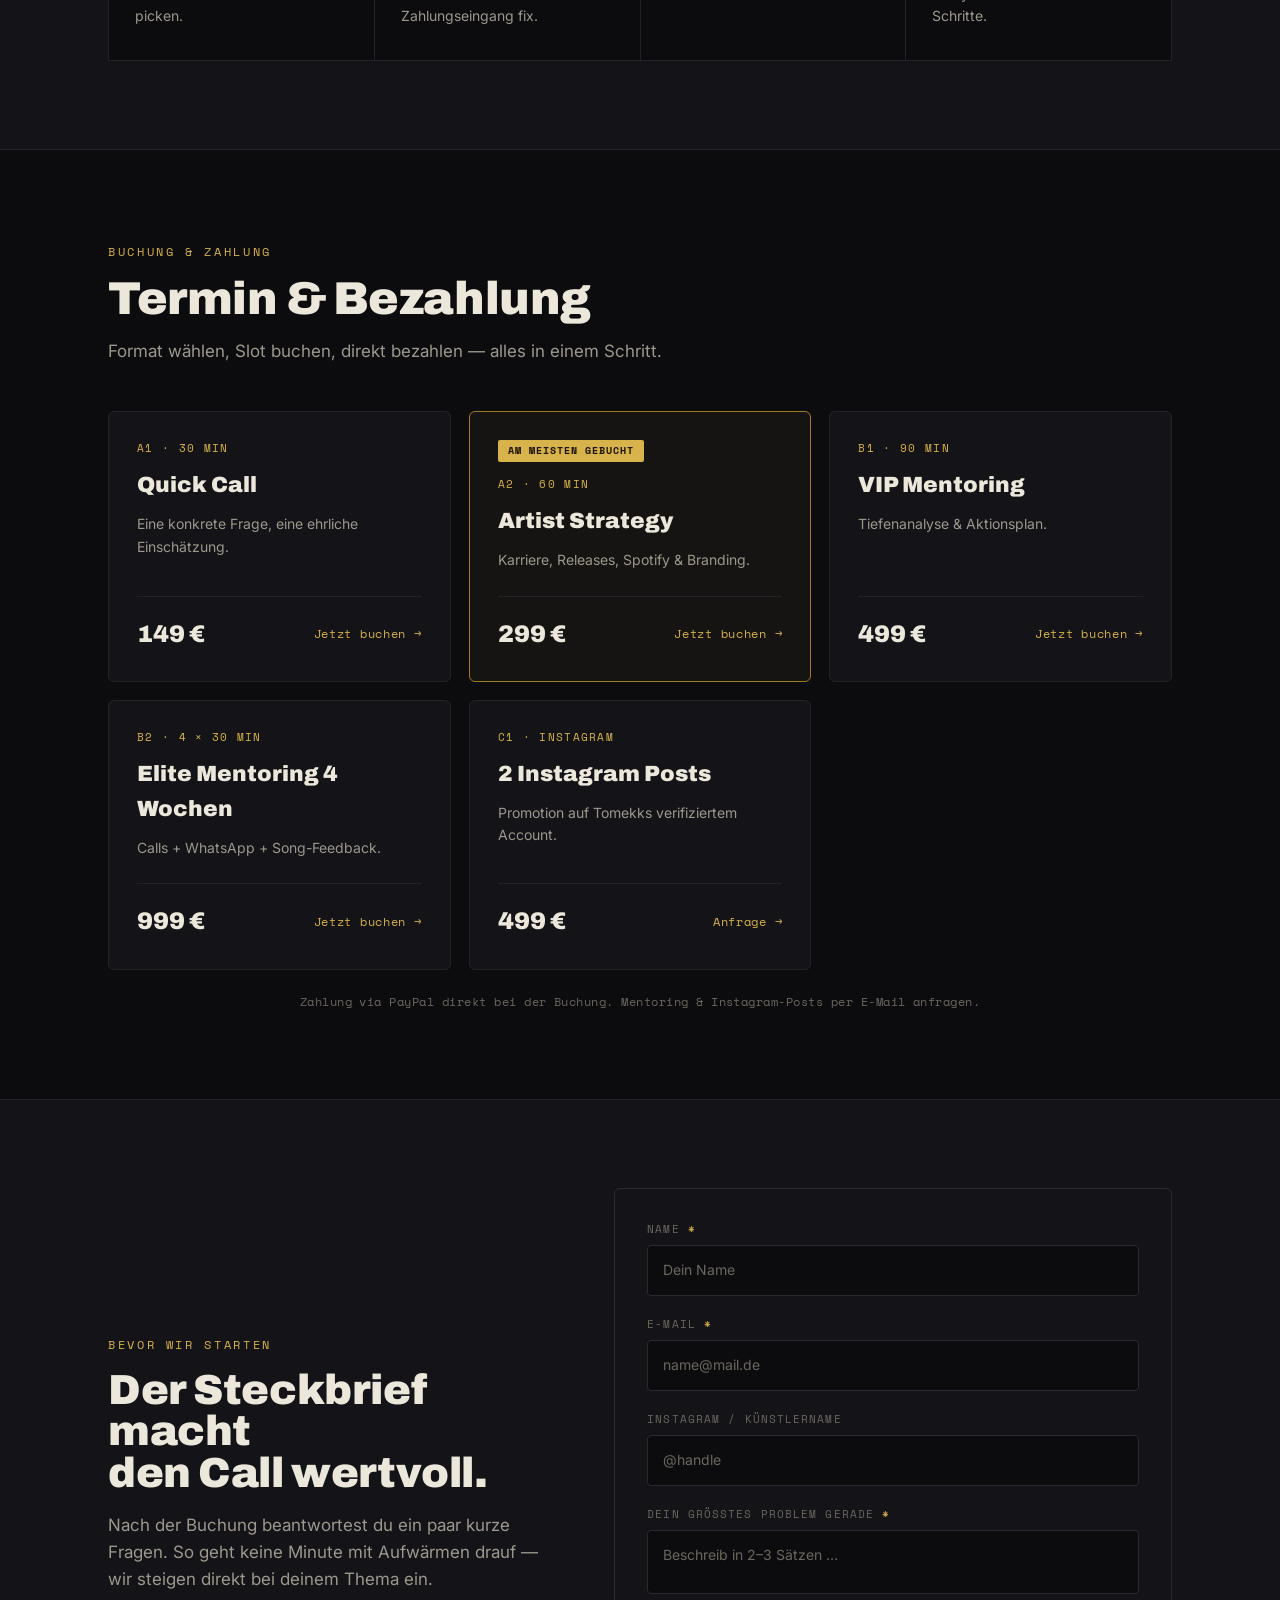
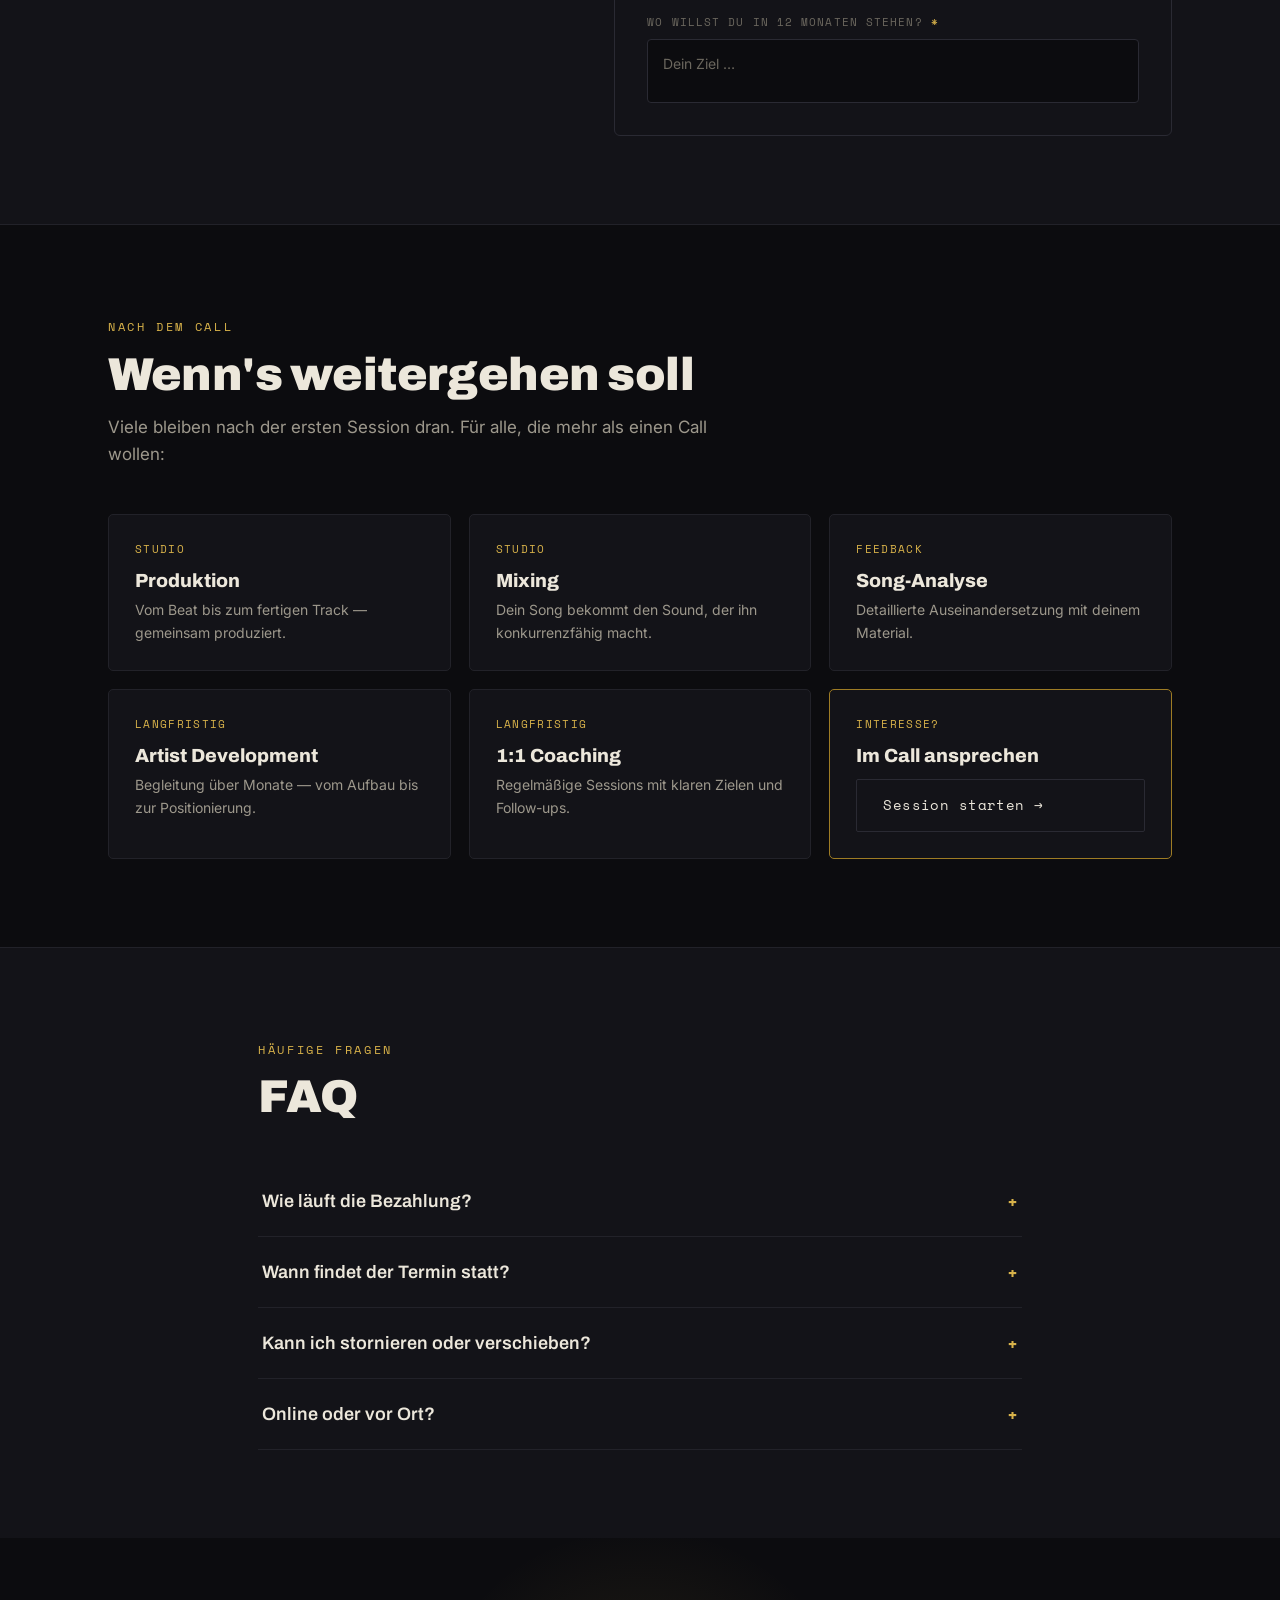
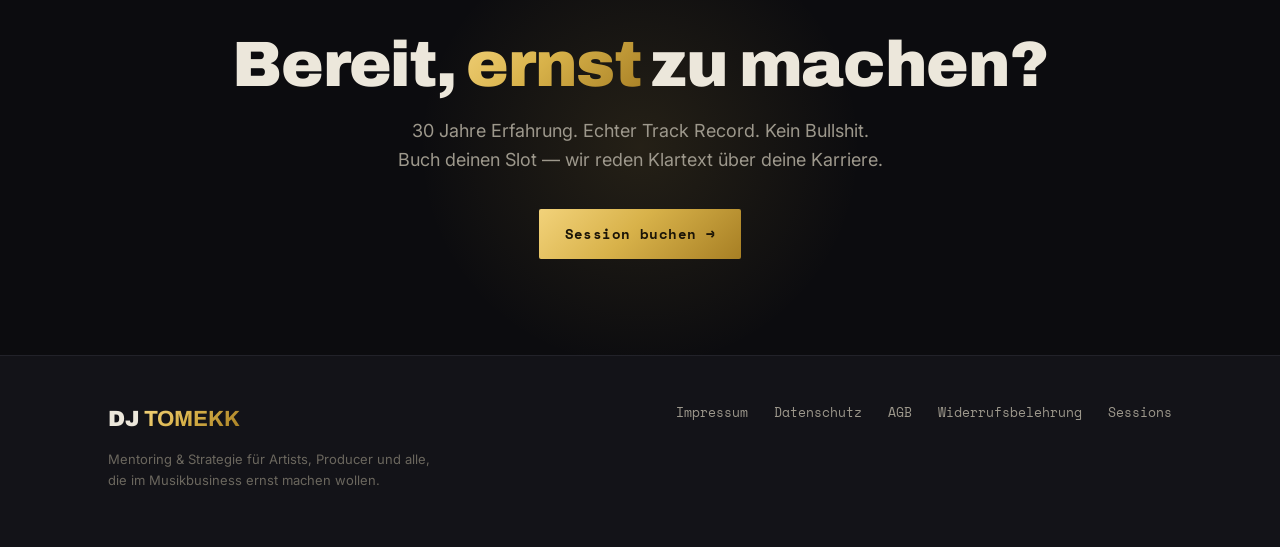
==== commit c5343511: "Add files via upload" ====
--- a/index.html
+++ b/index.html
@@ -8,24 +8,22 @@
 <link rel="preconnect" href="https://fonts.gstatic.com" crossorigin>
 <link href="https://fonts.googleapis.com/css2?family=Archivo:wght@400;500;600;800;900&family=Inter:wght@400;500;600&family=Space+Mono:wght@400;700&display=swap" rel="stylesheet">
 <style>
-  :root{
-    --ink:#0C0C0F;--ink-2:#131318;--ink-3:#1B1B22;--line:#2A2A33;--line-soft:#222229;
-    --paper:#ECE7DB;--paper-dim:#9D988C;--paper-faint:#6B675E;
-    --gold:#D8B24A;--gold-bright:#F2D27A;--gold-deep:#9E7C24;
-    --gold-grad:linear-gradient(135deg,#F2D27A 0%,#D8B24A 45%,#A77F24 100%);
-    --maxw:1120px;
-  }
-  *{box-sizing:border-box}
-  html{scroll-behavior:smooth}
+  :root{--ink:#0C0C0F;--ink-2:#131318;--ink-3:#1B1B22;--line:#2A2A33;--line-soft:#222229;--paper:#ECE7DB;--paper-dim:#9D988C;--paper-faint:#6B675E;--gold:#D8B24A;--gold-bright:#F2D27A;--gold-deep:#9E7C24;--gold-grad:linear-gradient(135deg,#F2D27A 0%,#D8B24A 45%,#A77F24 100%);--maxw:1120px;}
+  *{box-sizing:border-box}html{scroll-behavior:smooth}
   body{margin:0;background:var(--ink);color:var(--paper);font-family:"Inter",system-ui,sans-serif;font-size:16px;line-height:1.6;-webkit-font-smoothing:antialiased;overflow-x:hidden;}
-  a{color:inherit;text-decoration:none}
-  h1,h2,h3{margin:0;font-family:"Archivo",sans-serif;line-height:0.98}
-  p{margin:0}
-  button{font-family:inherit;cursor:pointer}
+  a{color:inherit;text-decoration:none}h1,h2,h3{margin:0;font-family:"Archivo",sans-serif;line-height:0.98}p{margin:0}button{font-family:inherit;cursor:pointer}
   :focus-visible{outline:2px solid var(--gold-bright);outline-offset:3px;border-radius:2px}
   .wrap{max-width:var(--maxw);margin:0 auto;padding:0 28px}
   .mono{font-family:"Space Mono",monospace}
   .eyebrow{font-family:"Space Mono",monospace;font-size:12px;letter-spacing:0.22em;text-transform:uppercase;color:var(--gold);}
+
+  /* LANG */
+  .lang-toggle{display:flex;border:1px solid var(--line);border-radius:3px;overflow:hidden;margin-left:8px}
+  .lang-btn{font-family:"Space Mono",monospace;font-size:12px;letter-spacing:0.08em;padding:6px 12px;background:transparent;border:none;color:var(--paper-dim);cursor:pointer;transition:all .15s}
+  .lang-btn.active{background:var(--gold);color:#1A1407;font-weight:700}
+  [data-en],[data-pl]{display:none}
+  .en [data-de],.en [data-pl]{display:none}.en [data-en]{display:revert}
+  .pl [data-de],.pl [data-en]{display:none}.pl [data-pl]{display:revert}
 
   /* NAV */
   .nav{position:sticky;top:0;z-index:50;background:rgba(12,12,15,0.82);backdrop-filter:blur(12px);border-bottom:1px solid var(--line-soft);}
@@ -33,11 +31,9 @@
   .brand{font-family:"Archivo",sans-serif;font-weight:900;font-size:20px;letter-spacing:0.04em}
   .brand b{background:var(--gold-grad);-webkit-background-clip:text;background-clip:text;color:transparent;}
   .nav-links{display:flex;gap:30px;align-items:center}
-  .nav-links a{font-size:14px;color:var(--paper-dim);transition:color .2s}
-  .nav-links a:hover{color:var(--paper)}
+  .nav-links a{font-size:14px;color:var(--paper-dim);transition:color .2s}.nav-links a:hover{color:var(--paper)}
   .nav-cta{font-family:"Space Mono",monospace;font-size:13px;letter-spacing:0.04em;border:1px solid var(--gold);color:var(--gold);padding:9px 16px;border-radius:2px;background:transparent;transition:all .2s;}
-  .nav-cta:hover{background:var(--gold);color:var(--ink)}
-  .nav-toggle{display:none}
+  .nav-cta:hover{background:var(--gold);color:var(--ink)}.nav-toggle{display:none}
 
   /* HERO */
   .hero{position:relative;padding:72px 0 64px;overflow:hidden}
@@ -48,16 +44,13 @@
   .hero-sub{margin-top:22px;font-size:18px;color:var(--paper-dim);max-width:46ch;}
   .hero-actions{display:flex;gap:14px;margin-top:34px;flex-wrap:wrap}
   .btn{font-family:"Space Mono",monospace;font-size:14px;letter-spacing:0.03em;padding:14px 26px;border-radius:2px;border:1px solid transparent;transition:all .2s;display:inline-flex;align-items:center;gap:9px;}
-  .btn-gold{background:var(--gold-grad);color:#1A1407;font-weight:700;border:none}
-  .btn-gold:hover{filter:brightness(1.08);transform:translateY(-2px)}
-  .btn-ghost{border:1px solid var(--line);color:var(--paper)}
-  .btn-ghost:hover{border-color:var(--gold);color:var(--gold)}
+  .btn-gold{background:var(--gold-grad);color:#1A1407;font-weight:700;border:none}.btn-gold:hover{filter:brightness(1.08);transform:translateY(-2px)}
+  .btn-ghost{border:1px solid var(--line);color:var(--paper)}.btn-ghost:hover{border-color:var(--gold);color:var(--gold)}
   .credits-ticker{margin-top:42px;border-top:1px solid var(--line-soft);padding-top:18px;}
   .credits-ticker .label{font-family:"Space Mono",monospace;font-size:11px;letter-spacing:0.2em;text-transform:uppercase;color:var(--paper-faint);margin-bottom:10px;}
   .credits-ticker .names{display:flex;flex-wrap:wrap;gap:8px 22px;font-family:"Archivo",sans-serif;font-weight:600;font-size:15px;color:var(--paper-dim);max-height:52px;overflow:hidden;}
   .credits-ticker .names span{display:inline-flex;align-items:center;gap:22px}
-  .credits-ticker .names span::after{content:"·";color:var(--gold);}
-  .credits-ticker .names span:last-child::after{content:""}
+  .credits-ticker .names span::after{content:"·";color:var(--gold);}.credits-ticker .names span:last-child::after{content:""}
 
   /* VINYL */
   .deck{position:relative;display:flex;justify-content:center;align-items:center;min-height:420px}
@@ -75,14 +68,12 @@
   /* STATS */
   .stats{border-top:1px solid var(--line-soft);border-bottom:1px solid var(--line-soft);background:var(--ink-2)}
   .stats-inner{display:grid;grid-template-columns:repeat(6,1fr)}
-  .stat{padding:26px 18px;border-right:1px solid var(--line-soft)}
-  .stat:last-child{border-right:none}
+  .stat{padding:26px 18px;border-right:1px solid var(--line-soft)}.stat:last-child{border-right:none}
   .stat .k{font-family:"Archivo",sans-serif;font-weight:900;font-size:22px;color:var(--gold)}
   .stat .v{font-family:"Space Mono",monospace;font-size:11px;letter-spacing:0.08em;color:var(--paper-dim);margin-top:6px;text-transform:uppercase}
 
   /* SECTIONS */
-  .sec{padding:88px 0}
-  .sec-head{margin-bottom:46px;max-width:620px}
+  .sec{padding:88px 0}.sec-head{margin-bottom:46px;max-width:620px}
   .sec-head h2{font-weight:900;font-size:clamp(30px,4vw,46px);letter-spacing:-0.01em;margin-top:14px}
   .sec-head p{color:var(--paper-dim);margin-top:16px;font-size:17px}
 
@@ -90,29 +81,17 @@
   .vita-grid{display:grid;grid-template-columns:0.85fr 1.15fr;gap:50px;align-items:center}
   .vita-portrait{aspect-ratio:4/5;max-width:420px;width:100%}
   .vita-body h2{font-weight:900;font-size:clamp(30px,4vw,46px);letter-spacing:-0.01em;margin-top:14px}
-  .vita-body p{color:var(--paper-dim);margin-top:18px;font-size:16px}
-  .vita-body p + p{margin-top:14px}
+  .vita-body p{color:var(--paper-dim);margin-top:18px;font-size:16px}.vita-body p + p{margin-top:14px}
   .vita-tags{display:flex;flex-wrap:wrap;gap:8px;margin-top:26px}
   .vita-tag{font-family:"Space Mono",monospace;font-size:12px;letter-spacing:0.04em;color:var(--gold);border:1px solid var(--gold-deep);border-radius:2px;padding:6px 12px}
-
-  .vita-sober{
-    margin-top:22px;display:inline-flex;align-items:center;gap:10px;
-    font-family:"Archivo",sans-serif;font-weight:800;font-size:17px;
-    color:#1A1407;
-    background:linear-gradient(135deg,#F2D27A 0%,#D8B24A 45%,#A77F24 100%);
-    padding:12px 22px;border-radius:4px;
-    letter-spacing:0.02em;
-  }
+  .vita-sober{margin-top:22px;display:inline-flex;align-items:center;gap:10px;font-family:"Archivo",sans-serif;font-weight:800;font-size:17px;color:#1A1407;background:linear-gradient(135deg,#F2D27A 0%,#D8B24A 45%,#A77F24 100%);padding:12px 22px;border-radius:4px;letter-spacing:0.02em;}
 
   /* GALLERY */
   .gallery-grid{display:grid;grid-template-columns:repeat(3,1fr);gap:14px}
   .gallery-grid .photo-slot{aspect-ratio:1}
-
-  /* PHOTO SLOTS */
   .photo-slot{position:relative;border-radius:6px;overflow:hidden;background:var(--ink-3);border:1px solid var(--line)}
   .photo-slot img{display:block;width:100%;height:100%;object-fit:cover}
-  .photo-slot.is-empty img{display:none}
-  .photo-ph{display:none}
+  .photo-slot.is-empty img{display:none}.photo-ph{display:none}
   .photo-slot.is-empty .photo-ph{display:flex;flex-direction:column;align-items:center;justify-content:center;gap:8px;position:absolute;inset:0;padding:18px;text-align:center;color:var(--paper-faint);font-family:"Space Mono",monospace;font-size:12px;letter-spacing:0.05em;line-height:1.5;background:repeating-linear-gradient(45deg,var(--ink-3) 0 12px,var(--ink-2) 12px 24px);}
   .photo-ph .ph-ic{font-size:24px;color:var(--gold-deep)}
 
@@ -144,49 +123,12 @@
   .step h3{font-family:"Archivo",sans-serif;font-weight:800;font-size:19px;margin:16px 0 9px}
   .step p{font-size:14px;color:var(--paper-dim)}
 
-  /* BOOKING */
-  .booking{background:var(--ink-2);border:1px solid var(--line);border-radius:6px;overflow:hidden}
-  .booking-flag{font-family:"Space Mono",monospace;font-size:11px;letter-spacing:0.12em;text-transform:uppercase;color:var(--gold);background:rgba(216,178,74,0.08);padding:11px 24px;border-bottom:1px solid var(--line);display:flex;align-items:center;gap:10px;}
-  .booking-flag::before{content:"";width:8px;height:8px;border-radius:50%;background:var(--gold);flex:none}
-  .booking-body{display:grid;grid-template-columns:1.25fr 1fr}
-  .book-cal{padding:30px;border-right:1px solid var(--line)}
-  .book-cal .cap{font-family:"Space Mono",monospace;font-size:12px;color:var(--paper-faint);letter-spacing:0.12em;text-transform:uppercase;margin-bottom:18px}
-  .cal-grid{display:grid;grid-template-columns:repeat(7,1fr);gap:6px}
-  .cal-grid .dow{font-family:"Space Mono",monospace;font-size:11px;color:var(--paper-faint);text-align:center;padding-bottom:4px}
-  .cal-day{aspect-ratio:1;display:flex;align-items:center;justify-content:center;font-size:13px;color:var(--paper-dim);border:1px solid var(--line-soft);border-radius:3px;transition:all .15s}
-  .cal-day.free{color:var(--paper);border-color:var(--gold-deep);cursor:pointer}
-  .cal-day.free:hover,.cal-day.sel{background:var(--gold);color:#1A1407;border-color:var(--gold);font-weight:600}
-  .cal-day.muted{opacity:.3}
-  .slots{display:flex;gap:8px;flex-wrap:wrap;margin-top:20px}
-  .slot{font-family:"Space Mono",monospace;font-size:13px;border:1px solid var(--line);color:var(--paper-dim);padding:7px 13px;border-radius:3px;background:transparent;transition:all .15s}
-  .slot:hover,.slot.sel{border-color:var(--gold);color:var(--gold)}
-  .book-pay{padding:30px;display:flex;flex-direction:column}
-  .book-pay .cap{font-family:"Space Mono",monospace;font-size:12px;color:var(--paper-faint);letter-spacing:0.12em;text-transform:uppercase;margin-bottom:18px}
-  .order{border:1px solid var(--line-soft);border-radius:4px;padding:18px;background:var(--ink);margin-bottom:16px}
-  .order-row{display:flex;justify-content:space-between;font-size:14px;padding:7px 0;color:var(--paper-dim)}
-  .order-row.total{border-top:1px solid var(--line-soft);margin-top:6px;padding-top:13px;color:var(--paper);font-family:"Archivo",sans-serif;font-weight:800;font-size:18px}
-  #orderName{color:var(--paper);font-weight:500}
-  .pay-providers{display:flex;gap:8px;font-family:"Space Mono",monospace;font-size:11px;color:var(--paper-faint);letter-spacing:0.08em;margin-bottom:16px;align-items:center}
-  .pay-providers b{color:var(--paper-dim)}
-  .btn-pay{width:100%;justify-content:center;margin-top:auto}
-  .pay-note{font-size:12px;color:var(--paper-faint);text-align:center;margin-top:12px;line-height:1.5}
-
   /* BOOKING CARDS */
   .booking-cards{display:grid;grid-template-columns:repeat(3,1fr);gap:18px}
-  .booking-card{
-    display:flex;flex-direction:column;border:1px solid var(--line-soft);
-    border-radius:6px;padding:28px;background:var(--ink-2);
-    text-decoration:none;color:var(--paper);transition:border-color .2s,transform .2s;
-    position:relative;
-  }
+  .booking-card{display:flex;flex-direction:column;border:1px solid var(--line-soft);border-radius:6px;padding:28px;background:var(--ink-2);text-decoration:none;color:var(--paper);transition:border-color .2s,transform .2s;position:relative;}
   .booking-card:hover{border-color:var(--gold);transform:translateY(-3px)}
   .booking-card.bc-featured{border-color:var(--gold-deep);background:rgba(216,178,74,0.05)}
-  .bc-badge{
-    font-family:"Space Mono",monospace;font-size:10px;letter-spacing:0.1em;
-    text-transform:uppercase;background:var(--gold);color:#1A1407;
-    padding:3px 10px;border-radius:2px;font-weight:700;
-    display:inline-block;margin-bottom:14px;align-self:flex-start;
-  }
+  .bc-badge{font-family:"Space Mono",monospace;font-size:10px;letter-spacing:0.1em;text-transform:uppercase;background:var(--gold);color:#1A1407;padding:3px 10px;border-radius:2px;font-weight:700;display:inline-block;margin-bottom:14px;align-self:flex-start;}
   .bc-cat{font-family:"Space Mono",monospace;font-size:11px;letter-spacing:0.12em;text-transform:uppercase;color:var(--gold);margin-bottom:10px}
   .bc-title{font-family:"Archivo",sans-serif;font-weight:900;font-size:22px;margin-bottom:10px}
   .bc-desc{font-size:14px;color:var(--paper-dim);flex:1}
@@ -199,11 +141,9 @@
   .intake{display:grid;grid-template-columns:0.9fr 1.1fr;gap:50px;align-items:center}
   .intake-card{background:var(--ink-2);border:1px solid var(--line);border-radius:6px;padding:32px}
   .intake-card .form-label{font-family:"Space Mono",monospace;font-size:11px;letter-spacing:0.1em;text-transform:uppercase;color:var(--paper-faint);margin-bottom:7px}
-  .intake-field{margin-bottom:20px}
-  .intake-field:last-child{margin-bottom:0}
+  .intake-field{margin-bottom:20px}.intake-field:last-child{margin-bottom:0}
   .field-box{border:1px solid var(--line);border-radius:4px;padding:13px 15px;color:var(--paper-faint);font-size:14px;background:var(--ink)}
-  .field-box.tall{min-height:64px}
-  .req{color:var(--gold)}
+  .field-box.tall{min-height:64px}.req{color:var(--gold)}
 
   /* REACH */
   .reach-grid{display:grid;grid-template-columns:repeat(3,1fr);gap:16px}
@@ -244,109 +184,98 @@
   .foot-brand b{background:var(--gold-grad);-webkit-background-clip:text;background-clip:text;color:transparent}
   .foot-note{font-size:13px;color:var(--paper-faint);margin-top:12px;max-width:42ch;line-height:1.6}
   .foot-links{display:flex;gap:26px;flex-wrap:wrap;font-family:"Space Mono",monospace;font-size:13px}
-  .foot-links a{color:var(--paper-dim);transition:color .2s}
-  .foot-links a:hover{color:var(--gold)}
-  .legal-warn{font-family:"Space Mono",monospace;font-size:11px;color:var(--gold-deep);margin-top:18px;letter-spacing:0.04em}
+  .foot-links a{color:var(--paper-dim);transition:color .2s}.foot-links a:hover{color:var(--gold)}
 
   /* RESPONSIVE */
   @media (max-width:880px){
-    .hero-grid{grid-template-columns:1fr;gap:30px}
-    .deck{order:-1;min-height:320px}
+    .hero-grid{grid-template-columns:1fr;gap:30px}.deck{order:-1;min-height:320px}
     .stats-inner{grid-template-columns:repeat(3,1fr)}
     .stat:nth-child(3){border-right:none}
     .stat:nth-child(1),.stat:nth-child(2),.stat:nth-child(3){border-bottom:1px solid var(--line-soft)}
-    .vita-grid{grid-template-columns:1fr;gap:28px}
-    .vita-portrait{max-width:320px;margin:0 auto}
-    .gallery-grid{grid-template-columns:1fr 1fr}
-    .steps{grid-template-columns:1fr 1fr}
-    .booking-body{grid-template-columns:1fr}
-    .book-cal{border-right:none;border-bottom:1px solid var(--line)}
-    .intake{grid-template-columns:1fr;gap:30px}
-    .booking-cards{grid-template-columns:1fr}
-    .reach-grid{grid-template-columns:1fr 1fr}
-    .upsell-grid{grid-template-columns:1fr}
-    .track-head{grid-template-columns:42px 1fr auto 24px;gap:12px}
-    .track-time{display:none}
+    .vita-grid{grid-template-columns:1fr;gap:28px}.vita-portrait{max-width:320px;margin:0 auto}
+    .gallery-grid{grid-template-columns:1fr 1fr}.steps{grid-template-columns:1fr 1fr}
+    .intake{grid-template-columns:1fr;gap:30px}.booking-cards{grid-template-columns:1fr}
+    .reach-grid{grid-template-columns:1fr 1fr}.upsell-grid{grid-template-columns:1fr}
+    .track-head{grid-template-columns:42px 1fr auto 24px;gap:12px}.track-time{display:none}
     .track-panel-inner{grid-template-columns:1fr;padding-left:8px;gap:22px}
     .nav-links{display:none}
     .nav-links.open{display:flex;position:absolute;top:64px;left:0;right:0;flex-direction:column;background:var(--ink-2);border-bottom:1px solid var(--line);padding:18px 28px;gap:18px}
     .nav-toggle{display:inline-flex;background:transparent;border:1px solid var(--line);color:var(--paper);border-radius:3px;padding:7px 11px;font-family:"Space Mono",monospace;font-size:13px}
   }
   @media (max-width:520px){
-    .stats-inner{grid-template-columns:repeat(2,1fr)}
-    .stat:nth-child(2n){border-right:none}
-    .stat{border-bottom:1px solid var(--line-soft)}
-    .steps{grid-template-columns:1fr}
-    .reach-grid{grid-template-columns:1fr}
+    .stats-inner{grid-template-columns:repeat(2,1fr)}.stat:nth-child(2n){border-right:none}.stat{border-bottom:1px solid var(--line-soft)}
+    .steps{grid-template-columns:1fr}.reach-grid{grid-template-columns:1fr}
   }
-  @media (prefers-reduced-motion:reduce){
-    html{scroll-behavior:auto}
-    .platter{animation:none}
-    *{transition:none !important}
-  }
+  @media (prefers-reduced-motion:reduce){html{scroll-behavior:auto}.platter{animation:none}*{transition:none !important}}
 </style>
 </head>
 <body>
 
-<!-- NAV -->
 <nav class="nav">
   <div class="wrap nav-inner">
     <div class="brand">DJ&nbsp;<b>TOMEKK</b></div>
     <div class="nav-links" id="navLinks">
-      <a href="#vita">Vita</a>
-      <a href="#sessions">Sessions</a>
-      <a href="#ablauf">Ablauf</a>
+      <a href="#vita"><span data-de>Vita</span><span data-en>About</span><span data-pl>O mnie</span></a>
+      <a href="#sessions"><span data-de>Sessions</span><span data-en>Sessions</span><span data-pl>Sesje</span></a>
+      <a href="#ablauf"><span data-de>Ablauf</span><span data-en>How it works</span><span data-pl>Jak to działa</span></a>
       <a href="#faq">FAQ</a>
-      <a class="nav-cta" href="#buchung">Session buchen</a>
+      <a class="nav-cta" href="#buchung"><span data-de>Session buchen</span><span data-en>Book a Session</span><span data-pl>Zarezerwuj sesję</span></a>
+      <div class="lang-toggle">
+        <button class="lang-btn active" id="btnDE" onclick="setLang('de')">DE</button>
+        <button class="lang-btn" id="btnEN" onclick="setLang('en')">EN</button>
+        <button class="lang-btn" id="btnPL" onclick="setLang('pl')">PL</button>
+      </div>
     </div>
     <button class="nav-toggle" id="navToggle" aria-label="Menü">MENÜ</button>
   </div>
 </nav>
 
-<!-- HERO -->
 <header class="hero">
   <div class="wrap hero-grid">
     <div>
-      <span class="eyebrow">Grammy-Nominierung · 3 Mio. verkaufte Platten · 150 Mio. Streams</span>
-      <h1>Lern von einem,<br>der es <span class="gold">wirklich</span><br>gemacht hat.</h1>
-      <p class="hero-sub">Persönliche 1:1-Sessions mit einem der erfolgreichsten deutschen HipHop-Produzenten. Dutzend Top-10-Hits, UK &amp; USA Charts, 30+ Jahre Musikbusiness — direkt, ehrlich, ohne Bullshit.</p>
+      <span class="eyebrow">
+        <span data-de>Grammy-Nominierung · 3 Mio. verkaufte Platten · 150 Mio. Streams</span>
+        <span data-en>Grammy Nomination · 3 Million Records Sold · 150 Million Streams</span>
+        <span data-pl>Nominacja Grammy · 3 mln sprzedanych płyt · 150 mln streamów</span>
+      </span>
+      <h1>
+        <span data-de>Lern von einem,<br>der es <span class="gold">wirklich</span><br>gemacht hat.</span>
+        <span data-en>Learn from someone<br>who <span class="gold">actually</span><br>did it.</span>
+        <span data-pl>Ucz się od kogoś,<br>kto to <span class="gold">naprawdę</span><br>zrobił.</span>
+      </h1>
+      <p class="hero-sub">
+        <span data-de>Persönliche 1:1-Sessions mit einem der erfolgreichsten HipHop-Produzenten Europas. Dutzend Top-10-Hits, UK &amp; USA Charts, 30+ Jahre Musikbusiness — direkt, ehrlich, ohne Bullshit.</span>
+        <span data-en>Personal 1:1 sessions with one of Europe's most successful hip-hop producers. Dozen Top-10 hits, UK &amp; USA charts, 30+ years in the music business — straight talk, no bullshit.</span>
+        <span data-pl>Osobiste sesje 1:1 z jednym z najbardziej utytułowanych producentów hip-hop w Europie. Dziesiątki hitów Top-10, listy UK i USA, ponad 30 lat w branży muzycznej — bezpośrednio, szczerze, bez ściemy.</span>
+      </p>
       <div class="hero-actions">
-        <a class="btn btn-gold" href="#sessions">Session wählen →</a>
-        <a class="btn btn-ghost" href="#vita">Vita ansehen</a>
+        <a class="btn btn-gold" href="#sessions"><span data-de>Session wählen →</span><span data-en>Choose a Session →</span><span data-pl>Wybierz sesję →</span></a>
+        <a class="btn btn-ghost" href="#vita"><span data-de>Vita ansehen</span><span data-en>View Bio</span><span data-pl>Zobacz biografię</span></a>
       </div>
       <div class="credits-ticker">
-        <div class="label">Im Studio &amp; auf der Bühne mit u.&nbsp;a.</div>
-        <div class="names">
-          <span>Shaquille O'Neal</span><span>Wu-Tang Clan</span><span>Lil'&nbsp;Kim</span><span>Eminem</span><span>Missy&nbsp;Elliott</span><span>LL&nbsp;Cool&nbsp;J</span><span>Ice-T</span><span>Grandmaster&nbsp;Flash</span><span>Fugees</span><span>Coolio</span><span>Paul&nbsp;van&nbsp;Dyk</span>
-        </div>
+        <div class="label"><span data-de>Im Studio &amp; auf der Bühne mit u.&nbsp;a.</span><span data-en>In the studio &amp; on stage with</span><span data-pl>W studio i na scenie m.in. z</span></div>
+        <div class="names"><span>Shaquille O'Neal</span><span>Wu-Tang Clan</span><span>Lil'&nbsp;Kim</span><span>Eminem</span><span>Missy&nbsp;Elliott</span><span>LL&nbsp;Cool&nbsp;J</span><span>Ice-T</span><span>Grandmaster&nbsp;Flash</span><span>Fugees</span><span>Coolio</span><span>Paul&nbsp;van&nbsp;Dyk</span></div>
       </div>
     </div>
     <div class="deck" aria-hidden="true">
-      <div class="platter">
-        <div class="center-label"><div class="spindle"></div></div>
-        <div class="vinyl-logo-wrap">
-          <img src="images/LOGO.png" class="vinyl-logo" alt="DJ Tomekk">
-        </div>
-      </div>
+      <div class="platter"><div class="center-label"><div class="spindle"></div></div><div class="vinyl-logo-wrap"><img src="images/LOGO.png" class="vinyl-logo" alt="DJ Tomekk"></div></div>
       <div class="tonearm"></div>
       <div class="photo-tag">TOMEKK · BERLIN</div>
     </div>
   </div>
 </header>
 
-<!-- STATS -->
 <section class="stats">
   <div class="wrap stats-inner">
-    <div class="stat"><div class="k">150&nbsp;Mio.</div><div class="v">Streams weltweit</div></div>
-    <div class="stat"><div class="k">3&nbsp;Mio.</div><div class="v">Platten verkauft</div></div>
-    <div class="stat"><div class="k">12+</div><div class="v">Top-10-Hits (DE)</div></div>
-    <div class="stat"><div class="k">Grammy</div><div class="v">Nominierung</div></div>
-    <div class="stat"><div class="k">40</div><div class="v">Länder in den Charts</div></div>
-    <div class="stat"><div class="k">30+</div><div class="v">Jahre Musikbusiness</div></div>
-  </div>
-</section>
-
-<!-- VITA -->
+    <div class="stat"><div class="k">150&nbsp;Mio.</div><div class="v"><span data-de>Streams weltweit</span><span data-en>Streams worldwide</span><span data-pl>Streamów na świecie</span></div></div>
+    <div class="stat"><div class="k">3&nbsp;Mio.</div><div class="v"><span data-de>Platten verkauft</span><span data-en>Records sold</span><span data-pl>Sprzedanych płyt</span></div></div>
+    <div class="stat"><div class="k">12+</div><div class="v"><span data-de>Top-10-Hits (DE)</span><span data-en>Top-10 Hits (DE)</span><span data-pl>Hitów Top-10 (DE)</span></div></div>
+    <div class="stat"><div class="k">Grammy</div><div class="v"><span data-de>Nominierung</span><span data-en>Nomination</span><span data-pl>Nominacja</span></div></div>
+    <div class="stat"><div class="k">40</div><div class="v"><span data-de>Länder in den Charts</span><span data-en>Countries charted</span><span data-pl>Krajów na listach</span></div></div>
+    <div class="stat"><div class="k">30+</div><div class="v"><span data-de>Jahre Musikbusiness</span><span data-en>Years in music</span><span data-pl>Lat w branży</span></div></div>
+  </div>
+</section>
+
 <section class="sec" id="vita">
   <div class="wrap vita-grid">
     <div class="photo-slot vita-portrait is-empty">
@@ -354,34 +283,43 @@
       <span class="photo-ph"><span class="ph-ic">▣</span>tomekk-portrait.jpg</span>
     </div>
     <div class="vita-body">
-      <span class="eyebrow">Wer dich coacht</span>
+      <span class="eyebrow"><span data-de>Wer dich coacht</span><span data-en>Your coach</span><span data-pl>Twój coach</span></span>
       <h2>DJ Tomekk</h2>
-      <p>Grammy-nominierter Musikproduzent und DJ, Pionier des deutschen HipHop. Über 3 Millionen verkaufte Platten, 150 Millionen Streams, ein Dutzend Top-10-Hits allein in Deutschland — dazu UK- und USA-Top-20-Platzierungen als Produzent. In den Charts in 40 Ländern der Welt vertreten.</p>
-      <p>Internationale Kollaborationen mit Shaquille O'Neal, Wu-Tang Clan, Lil' Kim, Eminem, Missy Elliott, LL Cool J, Fugees, Coolio, Grandmaster Flash, Ice-T, Paul van Dyk, Westbam und vielen mehr. Ausgezeichnet mit 3 Bravo Ottos, Komet, Echo-Nominierung, 1 Live Krone und einer Auszeichnung vom Senator der Stadt Los Angeles für außergewöhnlichen Kulturbeitrag.</p>
-      <p>2020 erschien seine Autobiografie „Ich lebe für Hip Hop" (Heyne/Random House) — direkt zum Erscheinen in drei Kategorien auf #1 bei Amazon. Aktuell Teil der ausverkauften 90ies Supershow (bis zu 15.000 Zuschauer) und DJ bei der DTM, live übertragen auf SAT.1, RAN und DAZN.</p>
+      <p>
+        <span data-de>Grammy-nominierter Musikproduzent und DJ, Pionier des deutschen HipHop. Über 3 Millionen verkaufte Platten, 150 Millionen Streams, ein Dutzend Top-10-Hits allein in Deutschland — dazu UK- und USA-Top-20-Platzierungen als Produzent. In den Charts in 40 Ländern der Welt vertreten.</span>
+        <span data-en>Grammy-nominated music producer and DJ, pioneer of German hip-hop. Over 3 million records sold, 150 million streams, a dozen Top-10 hits in Germany alone — plus UK and USA Top-20 placements as a producer. Charted in 40 countries worldwide.</span>
+        <span data-pl>Nominowany do Grammy producent muzyczny i DJ, pionier niemieckiego hip-hopu. Ponad 3 miliony sprzedanych płyt, 150 milionów streamów, kilkanaście hitów Top-10 tylko w Niemczech — a także miejsca w Top-20 w Wielkiej Brytanii i USA jako producent. Na listach przebojów w 40 krajach świata.</span>
+      </p>
+      <p>
+        <span data-de>Internationale Kollaborationen mit Shaquille O'Neal, Wu-Tang Clan, Lil' Kim, Eminem, Missy Elliott, LL Cool J, Fugees, Coolio, Grandmaster Flash, Ice-T, Paul van Dyk, Westbam und vielen mehr. Ausgezeichnet mit 3 Bravo Ottos, Komet, Echo-Nominierung, 1 Live Krone und einer Auszeichnung vom Senator der Stadt Los Angeles für außergewöhnlichen Kulturbeitrag.</span>
+        <span data-en>International collaborations with Shaquille O'Neal, Wu-Tang Clan, Lil' Kim, Eminem, Missy Elliott, LL Cool J, Fugees, Coolio, Grandmaster Flash, Ice-T, Paul van Dyk, Westbam and many more. Awards include 3 Bravo Ottos, Komet, Echo nomination, 1 Live Krone and a commendation from the Senator of Los Angeles for outstanding cultural contribution.</span>
+        <span data-pl>Międzynarodowe współprace z Shaquille O'Nealem, Wu-Tang Clan, Lil' Kim, Eminemem, Missy Elliott, LL Cool J, Fugees, Coolio, Grandmaster Flashem, Ice-T, Paulem van Dykiem, Westbamem i wieloma innymi. Nagrody: 3 Bravo Otto, Komet, nominacja do Echo, 1 Live Krone oraz wyróżnienie od Senatora Los Angeles za wyjątkowy wkład kulturowy.</span>
+      </p>
+      <p>
+        <span data-de>2020 erschien seine Autobiografie „Ich lebe für Hip Hop" (Heyne/Random House) — direkt zum Erscheinen in drei Kategorien auf #1 bei Amazon. Aktuell Teil der ausverkauften 90ies Supershow (bis zu 15.000 Zuschauer) und DJ bei der DTM, live übertragen auf SAT.1, RAN und DAZN.</span>
+        <span data-en>In 2020 his autobiography "Ich lebe für Hip Hop" (Heyne/Random House) debuted at #1 on Amazon in three categories. Currently part of the sold-out 90ies Supershow (up to 15,000 spectators) and DJ at the DTM, broadcast live on SAT.1, RAN and DAZN.</span>
+        <span data-pl>W 2020 roku ukazała się jego autobiografia „Ich lebe für Hip Hop" (Heyne/Random House) — od razu na #1 w trzech kategoriach Amazon. Obecnie występuje w wyprzedanej 90ies Supershow (do 15 000 widzów) i jako DJ na DTM, transmitowanym na żywo przez SAT.1, RAN i DAZN.</span>
+      </p>
       <div class="vita-tags">
-        <span class="vita-tag">Grammy-Nominierung</span>
-        <span class="vita-tag">3 Mio. verkaufte Platten</span>
+        <span class="vita-tag"><span data-de>Grammy-Nominierung</span><span data-en>Grammy Nomination</span><span data-pl>Nominacja Grammy</span></span>
+        <span class="vita-tag"><span data-de>3 Mio. verkaufte Platten</span><span data-en>3M Records Sold</span><span data-pl>3 mln sprzedanych płyt</span></span>
         <span class="vita-tag">150 Mio. Streams</span>
         <span class="vita-tag">12+ Top-10-Hits (DE)</span>
         <span class="vita-tag">UK &amp; USA Charts</span>
         <span class="vita-tag">3× Bravo Otto</span>
-        <span class="vita-tag">30+ Jahre Erfahrung</span>
-        <span class="vita-tag">Autobiografie #1 Amazon</span>
+        <span class="vita-tag"><span data-de>30+ Jahre Erfahrung</span><span data-en>30+ Years Experience</span><span data-pl>30+ lat doświadczenia</span></span>
+        <span class="vita-tag"><span data-de>Autobiografie #1 Amazon</span><span data-en>Autobiography #1 Amazon</span><span data-pl>Autobiografia #1 Amazon</span></span>
       </div>
-      <div class="vita-sober">
-        ♥ Clean &amp; Sober seit 11.02.2013
-      </div>
-    </div>
-  </div>
-</section>
-
-<!-- GALERIE -->
+      <div class="vita-sober">♥ Clean &amp; Sober <span data-de>seit</span><span data-en>since</span><span data-pl>od</span> 11.02.2013</div>
+    </div>
+  </div>
+</section>
+
 <section class="sec" style="background:var(--ink-2);border-top:1px solid var(--line-soft);border-bottom:1px solid var(--line-soft)">
   <div class="wrap">
     <div class="sec-head">
       <span class="eyebrow">Partners &amp; Friends</span>
-      <h2>Eindrücke</h2>
+      <h2><span data-de>Eindrücke</span><span data-en>Impressions</span><span data-pl>Wspomnienia</span></h2>
     </div>
     <div class="gallery-grid">
       <div class="photo-slot is-empty"><img src="images/gallery-1.png" alt="Dr. Dre &amp; Tomekk" onload="this.closest('.photo-slot').classList.remove('is-empty')"><span class="photo-ph"><span class="ph-ic">▣</span>gallery-1.png</span></div>
@@ -391,80 +329,70 @@
   </div>
 </section>
 
-<!-- REACH -->
 <section class="sec" style="border-top:1px solid var(--line-soft)">
   <div class="wrap">
     <div class="sec-head">
-      <span class="eyebrow">Reichweite &amp; Live</span>
-      <h2>Die Zahlen sprechen für sich.</h2>
-      <p>Kein Influencer-Hype. Echte Karriere, echte Reichweite — aufgebaut über 30 Jahre.</p>
+      <span class="eyebrow"><span data-de>Reichweite &amp; Live</span><span data-en>Reach &amp; Live</span><span data-pl>Zasięg &amp; Live</span></span>
+      <h2><span data-de>Die Zahlen sprechen für sich.</span><span data-en>The numbers speak for themselves.</span><span data-pl>Liczby mówią same za siebie.</span></h2>
+      <p><span data-de>Kein Influencer-Hype. Echte Karriere, echte Reichweite — aufgebaut über 30 Jahre.</span><span data-en>No influencer hype. Real career, real reach — built over 30 years.</span><span data-pl>Żadnego influencerskiego hype'u. Prawdziwa kariera, prawdziwy zasięg — budowany przez 30 lat.</span></p>
     </div>
     <div class="reach-grid">
-      <div class="reach-card"><div class="rc-platform">Spotify</div><div class="rc-num">230.000</div><div class="rc-label">Monatliche Hörer</div><div class="rc-sub">bis zu 370.000 · 100 Mio. Streams gesamt</div></div>
-      <div class="reach-card"><div class="rc-platform">YouTube</div><div class="rc-num">100 Mio.</div><div class="rc-label">Views</div><div class="rc-sub">38.000+ Abonnenten · 200 Aufrufe/Stunde</div></div>
-      <div class="reach-card"><div class="rc-platform">Instagram</div><div class="rc-num">1 Mio.</div><div class="rc-label">Views/Monat</div><div class="rc-sub">~100.000 Follower · verifiziert · bis 245.000 Views/Post</div></div>
-      <div class="reach-card"><div class="rc-platform">Live</div><div class="rc-num">15.000</div><div class="rc-label">Zuschauer/Show</div><div class="rc-sub">90ies Supershow · ausverkauft · Olympiahalle München 2026 bestätigt</div></div>
-      <div class="reach-card"><div class="rc-platform">TikTok</div><div class="rc-num">30.000</div><div class="rc-label">Live-Zuschauer/Event</div><div class="rc-sub">DJ-Sets live gestreamt</div></div>
-      <div class="reach-card" style="border-color:var(--gold-deep);background:rgba(216,178,74,0.04)"><div class="rc-platform" style="color:var(--paper)">TV</div><div class="rc-num" style="font-size:clamp(20px,2.6vw,28px);margin-top:10px">SAT.1 · RAN · DAZN</div><div class="rc-label" style="margin-top:8px">Live-Übertragung DTM</div><div class="rc-sub">Eröffnung &amp; Closing bei ausgewählten Events</div></div>
-    </div>
-  </div>
-</section>
-
-<!-- TRACKLIST -->
+      <div class="reach-card"><div class="rc-platform">Spotify</div><div class="rc-num">230.000</div><div class="rc-label"><span data-de>Monatliche Hörer</span><span data-en>Monthly listeners</span><span data-pl>Miesięcznych słuchaczy</span></div><div class="rc-sub"><span data-de>bis zu 370.000 · 100 Mio. Streams gesamt</span><span data-en>up to 370,000 · 100M streams total</span><span data-pl>do 370 000 · 100 mln streamów łącznie</span></div></div>
+      <div class="reach-card"><div class="rc-platform">YouTube</div><div class="rc-num">100 Mio.</div><div class="rc-label">Views</div><div class="rc-sub"><span data-de>38.000+ Abonnenten · 200 Aufrufe/Stunde</span><span data-en>38,000+ subscribers · 200 views/hour</span><span data-pl>38 000+ subskrybentów · 200 wyświetleń/godz.</span></div></div>
+      <div class="reach-card"><div class="rc-platform">Instagram</div><div class="rc-num">1 Mio.</div><div class="rc-label"><span data-de>Views/Monat</span><span data-en>Views/month</span><span data-pl>Wyświetleń/miesiąc</span></div><div class="rc-sub"><span data-de>~100.000 Follower · verifiziert · bis 245.000 Views/Post</span><span data-en>~100,000 followers · verified · up to 245,000 views/post</span><span data-pl>~100 000 obserwujących · zweryfikowany · do 245 000 wyświetleń/post</span></div></div>
+      <div class="reach-card"><div class="rc-platform">Live</div><div class="rc-num">15.000</div><div class="rc-label"><span data-de>Zuschauer/Show</span><span data-en>Spectators/show</span><span data-pl>Widzów/show</span></div><div class="rc-sub"><span data-de>90ies Supershow · ausverkauft · Olympiahalle München 2026 bestätigt</span><span data-en>90ies Supershow · sold out · Olympiahalle Munich 2026 confirmed</span><span data-pl>90ies Supershow · wyprzedane · Olympiahalle Monachium 2026 potwierdzone</span></div></div>
+      <div class="reach-card"><div class="rc-platform">TikTok</div><div class="rc-num">30.000</div><div class="rc-label"><span data-de>Live-Zuschauer/Event</span><span data-en>Live viewers/event</span><span data-pl>Widzów live/event</span></div><div class="rc-sub"><span data-de>DJ-Sets live gestreamt</span><span data-en>DJ sets streamed live</span><span data-pl>Sety DJ-skie na żywo</span></div></div>
+      <div class="reach-card" style="border-color:var(--gold-deep);background:rgba(216,178,74,0.04)"><div class="rc-platform" style="color:var(--paper)">TV</div><div class="rc-num" style="font-size:clamp(20px,2.6vw,28px);margin-top:10px">SAT.1 · RAN · DAZN</div><div class="rc-label" style="margin-top:8px"><span data-de>Live-Übertragung DTM</span><span data-en>DTM live broadcast</span><span data-pl>Transmisja na żywo DTM</span></div><div class="rc-sub"><span data-de>Eröffnung &amp; Closing bei ausgewählten Events</span><span data-en>Opening &amp; closing at selected events</span><span data-pl>Otwarcie i zamknięcie wybranych eventów</span></div></div>
+    </div>
+  </div>
+</section>
+
 <section class="sec" id="sessions">
   <div class="wrap">
     <div class="sec-head">
-      <span class="eyebrow">Die Sessions</span>
+      <span class="eyebrow"><span data-de>Die Sessions</span><span data-en>The Sessions</span><span data-pl>Sesje</span></span>
       <h2>Tracklist</h2>
-      <p>Drei Formate, eine Tracklist. Laufzeit = Call-Dauer. Zahlung läuft direkt bei der Buchung — kein Hinterherrennen, der Slot ist erst nach Bezahlung fix.</p>
-    </div>
-    <div class="tl-meta"><span>Format</span><span>Laufzeit / Preis</span></div>
+      <p><span data-de>Fünf Formate, eine Tracklist. Laufzeit = Call-Dauer. Zahlung läuft direkt bei der Buchung — kein Hinterherrennen, der Slot ist erst nach Bezahlung fix.</span><span data-en>Five formats, one tracklist. Duration = call length. Payment runs directly at booking — no chasing, the slot is only confirmed after payment.</span><span data-pl>Pięć formatów, jedna lista. Czas trwania = długość rozmowy. Płatność przy rezerwacji — slot jest potwierdzony dopiero po opłaceniu.</span></p>
+    </div>
+    <div class="tl-meta"><span><span data-de>Format</span><span data-en>Format</span><span data-pl>Format</span></span><span><span data-de>Laufzeit / Preis</span><span data-en>Duration / Price</span><span data-pl>Czas / Cena</span></span></div>
 
     <div class="track">
       <button class="track-head" aria-expanded="false" data-tier="Quick Call (30 Min)" data-price="149 €" data-url="https://cal.eu/djtomekk/30min">
         <span class="track-cat">A1</span>
         <span class="track-title-wrap">
           <span class="track-title">Quick Call</span>
-          <span class="track-desc">Eine konkrete Frage, eine schnelle, ehrliche Einschätzung.</span>
+          <span class="track-desc"><span data-de>Eine konkrete Frage, eine schnelle, ehrliche Einschätzung.</span><span data-en>One specific question, one fast and honest answer.</span><span data-pl>Jedno konkretne pytanie, szybka i szczera odpowiedź.</span></span>
         </span>
-        <span class="track-time">30:00</span>
-        <span class="track-price">149&nbsp;€</span>
-        <span class="track-toggle mono">+</span>
+        <span class="track-time">30:00</span><span class="track-price">149&nbsp;€</span><span class="track-toggle mono">+</span>
       </button>
-      <div class="track-panel">
-        <div class="track-panel-inner">
-          <ul class="track-incl">
-            <li><b>30 Minuten Video-Call</b> — fokussiert auf dein eigentliches Problem</li>
-            <li>Schnelle Analyse von Track, Profil oder Situation</li>
-            <li>Konkreter erster Schritt, den du sofort umsetzen kannst</li>
-          </ul>
-          <a class="btn btn-gold book-trigger" href="https://cal.eu/djtomekk/30min" target="_blank" rel="noopener">Slot buchen →</a>
-        </div>
-      </div>
+      <div class="track-panel"><div class="track-panel-inner">
+        <ul class="track-incl">
+          <li><b>30 <span data-de>Minuten Video-Call</span><span data-en>min video call</span><span data-pl>min rozmowa wideo</span></b> <span data-de>— fokussiert auf dein eigentliches Problem</span><span data-en>— focused on your real problem</span><span data-pl>— skupiona na twoim prawdziwym problemie</span></li>
+          <li><span data-de>Schnelle Analyse von Track, Profil oder Situation</span><span data-en>Quick analysis of your track, profile or situation</span><span data-pl>Szybka analiza twojego tracka, profilu lub sytuacji</span></li>
+          <li><span data-de>Konkreter erster Schritt, den du sofort umsetzen kannst</span><span data-en>One concrete next step you can take immediately</span><span data-pl>Jeden konkretny krok, który możesz podjąć natychmiast</span></li>
+        </ul>
+        <a class="btn btn-gold" href="https://cal.eu/djtomekk/30min" target="_blank" rel="noopener"><span data-de>Slot buchen →</span><span data-en>Book now →</span><span data-pl>Zarezerwuj →</span></a>
+      </div></div>
     </div>
 
     <div class="track">
       <button class="track-head" aria-expanded="false" data-tier="Artist Strategy (60 Min)" data-price="299 €" data-url="https://cal.eu/djtomekk/60min">
         <span class="track-cat">A2</span>
         <span class="track-title-wrap">
-          <span class="track-title">Artist Strategy Session<span class="badge">am meisten gebucht</span></span>
-          <span class="track-desc">Karriere, Releases, Spotify &amp; Branding in einem Rutsch.</span>
+          <span class="track-title">Artist Strategy Session <span class="badge"><span data-de>Am meisten gebucht</span><span data-en>Most popular</span><span data-pl>Najpopularniejsza</span></span></span>
+          <span class="track-desc"><span data-de>Karriere, Releases, Spotify &amp; Branding in einem Rutsch.</span><span data-en>Career, releases, Spotify &amp; branding in one go.</span><span data-pl>Kariera, wydania, Spotify i branding za jednym razem.</span></span>
         </span>
-        <span class="track-time">60:00</span>
-        <span class="track-price">299&nbsp;€</span>
-        <span class="track-toggle mono">+</span>
+        <span class="track-time">60:00</span><span class="track-price">299&nbsp;€</span><span class="track-toggle mono">+</span>
       </button>
-      <div class="track-panel">
-        <div class="track-panel-inner">
-          <ul class="track-incl">
-            <li><b>60 Minuten Tiefen-Session</b> zu deiner Positionierung</li>
-            <li>Release- &amp; Spotify-Strategie für die nächsten Monate</li>
-            <li>Branding &amp; Außenauftritt — was trägt, was nicht</li>
-            <li>Booking- &amp; Netzwerk-Einblicke aus 30+ Jahren</li>
-          </ul>
-          <a class="btn btn-gold book-trigger" href="https://cal.eu/djtomekk/60min" target="_blank" rel="noopener">Slot buchen →</a>
-        </div>
-      </div>
+      <div class="track-panel"><div class="track-panel-inner">
+        <ul class="track-incl">
+          <li><b>60 <span data-de>Minuten Tiefen-Session</span><span data-en>min deep-dive session</span><span data-pl>min sesja dogłębna</span></b> <span data-de>zu deiner Positionierung</span><span data-en>on your positioning</span><span data-pl>o twoim pozycjonowaniu</span></li>
+          <li><span data-de>Release- &amp; Spotify-Strategie für die nächsten Monate</span><span data-en>Release &amp; Spotify strategy for the coming months</span><span data-pl>Strategia wydań i Spotify na najbliższe miesiące</span></li>
+          <li><span data-de>Branding &amp; Außenauftritt — was trägt, was nicht</span><span data-en>Branding &amp; image — what works, what doesn't</span><span data-pl>Branding i wizerunek — co działa, co nie</span></li>
+          <li><span data-de>Booking- &amp; Netzwerk-Einblicke aus 30+ Jahren</span><span data-en>Booking &amp; network insights from 30+ years</span><span data-pl>Wskazówki dot. bookingu i sieci kontaktów z 30+ lat</span></li>
+        </ul>
+        <a class="btn btn-gold" href="https://cal.eu/djtomekk/60min" target="_blank" rel="noopener"><span data-de>Slot buchen →</span><span data-en>Book now →</span><span data-pl>Zarezerwuj →</span></a>
+      </div></div>
     </div>
 
     <div class="track">
@@ -472,169 +400,195 @@
         <span class="track-cat">B1</span>
         <span class="track-title-wrap">
           <span class="track-title">VIP Mentoring</span>
-          <span class="track-desc">Tiefenanalyse, Aktionsplan und schriftliches Follow-up.</span>
+          <span class="track-desc"><span data-de>Tiefenanalyse, Aktionsplan und schriftliches Follow-up.</span><span data-en>Deep analysis, action plan and written follow-up.</span><span data-pl>Dogłębna analiza, plan działania i pisemne podsumowanie.</span></span>
         </span>
-        <span class="track-time">90:00</span>
-        <span class="track-price">499&nbsp;€</span>
-        <span class="track-toggle mono">+</span>
+        <span class="track-time">90:00</span><span class="track-price">499&nbsp;€</span><span class="track-toggle mono">+</span>
       </button>
-      <div class="track-panel">
-        <div class="track-panel-inner">
-          <ul class="track-incl">
-            <li><b>90 Minuten 1:1-Mentoring</b> — alles auf den Tisch</li>
-            <li>Komplette Tiefenanalyse deiner Situation &amp; deines Materials</li>
-            <li>Individueller Aktionsplan für die nächsten 12 Monate</li>
-            <li><b>Follow-up-PDF</b> mit allen Schritten zum Nachlesen</li>
-          </ul>
-          <a class="btn btn-gold book-trigger" href="https://cal.eu/djtomekk/vip-mentoring" target="_blank" rel="noopener">Slot buchen →</a>
-        </div>
-      </div>
-    </div>
-  </div>
-</section>
-
-<!-- ABLAUF -->
+      <div class="track-panel"><div class="track-panel-inner">
+        <ul class="track-incl">
+          <li><b>90 <span data-de>Minuten 1:1-Mentoring</span><span data-en>min 1:1 mentoring</span><span data-pl>min mentoring 1:1</span></b> <span data-de>— alles auf den Tisch</span><span data-en>— everything on the table</span><span data-pl>— wszystko na stole</span></li>
+          <li><span data-de>Komplette Tiefenanalyse deiner Situation &amp; deines Materials</span><span data-en>Full analysis of your situation &amp; material</span><span data-pl>Pełna analiza twojej sytuacji i materiału</span></li>
+          <li><span data-de>Individueller Aktionsplan für die nächsten 12 Monate</span><span data-en>Individual action plan for the next 12 months</span><span data-pl>Indywidualny plan działania na 12 miesięcy</span></li>
+          <li><b>Follow-up-PDF</b> <span data-de>mit allen Schritten zum Nachlesen</span><span data-en>with all steps to review</span><span data-pl>ze wszystkimi krokami do przeglądnięcia</span></li>
+        </ul>
+        <a class="btn btn-gold" href="https://cal.eu/djtomekk/vip-mentoring" target="_blank" rel="noopener"><span data-de>Slot buchen →</span><span data-en>Book now →</span><span data-pl>Zarezerwuj →</span></a>
+      </div></div>
+    </div>
+
+    <div class="track">
+      <button class="track-head" aria-expanded="false" data-tier="Mentoring 4 Wochen" data-price="999 €">
+        <span class="track-cat">B2</span>
+        <span class="track-title-wrap">
+          <span class="track-title"><span data-de>Elite Mentoring (4 Wochen)</span><span data-en>Elite Mentoring (4 Weeks)</span><span data-pl>Elite Mentoring (4 tygodnie)</span></span>
+          <span class="track-desc"><span data-de>Intensivbegleitung über einen Monat.</span><span data-en>Intensive support over one month.</span><span data-pl>Intensywna opieka przez miesiąc.</span></span>
+        </span>
+        <span class="track-time">4×30</span><span class="track-price">999&nbsp;€</span><span class="track-toggle mono">+</span>
+      </button>
+      <div class="track-panel"><div class="track-panel-inner">
+        <ul class="track-incl">
+          <li><b>4 × 30 <span data-de>Minuten Video-Calls</span><span data-en>min video calls</span><span data-pl>min rozmów wideo</span></b> <span data-de>über 4 Wochen</span><span data-en>over 4 weeks</span><span data-pl>przez 4 tygodnie</span></li>
+          <li><span data-de>WhatsApp-Erreichbarkeit Mo–Fr</span><span data-en>WhatsApp availability Mon–Fri</span><span data-pl>Dostępność na WhatsApp pon.–pt.</span></li>
+          <li><span data-de>Feedback auf Songs</span><span data-en>Feedback on your songs</span><span data-pl>Feedback do twoich utworów</span></li>
+          <li><span data-de>Strategie, Analyse &amp; Branding</span><span data-en>Strategy, analysis &amp; branding</span><span data-pl>Strategia, analiza i branding</span></li>
+        </ul>
+        <a class="btn btn-gold" href="https://cal.eu/djtomekk/elite-mentoring" target="_blank" rel="noopener"><span data-de>Slot buchen →</span><span data-en>Book now →</span><span data-pl>Zarezerwuj →</span></a>
+      </div></div>
+    </div>
+
+    <div class="track">
+      <button class="track-head" aria-expanded="false" data-tier="2 Instagram Posts" data-price="499 €">
+        <span class="track-cat">C1</span>
+        <span class="track-title-wrap">
+          <span class="track-title">2 Instagram Posts</span>
+          <span class="track-desc"><span data-de>Tomekk promotet dich auf seinem verifizierten Account.</span><span data-en>Tomekk promotes you on his verified account.</span><span data-pl>Tomekk promuje cię na swoim zweryfikowanym koncie.</span></span>
+        </span>
+        <span class="track-time">—</span><span class="track-price">499&nbsp;€</span><span class="track-toggle mono">+</span>
+      </button>
+      <div class="track-panel"><div class="track-panel-inner">
+        <ul class="track-incl">
+          <li><b>2 Posts</b> <span data-de>auf Tomekks verifiziertem Instagram-Account</span><span data-en>on Tomekk's verified Instagram account</span><span data-pl>na zweryfikowanym koncie Tomekka na Instagramie</span></li>
+          <li><span data-de>~100.000 Follower · bis zu 245.000 Views pro Post</span><span data-en>~100,000 followers · up to 245,000 views per post</span><span data-pl>~100 000 obserwujących · do 245 000 wyświetleń na post</span></li>
+          <li><span data-de>Abwicklung per E-Mail</span><span data-en>Handled via email</span><span data-pl>Realizacja przez e-mail</span></li>
+        </ul>
+        <a class="btn btn-gold" href="mailto:impressum@djtomekk.com?subject=Instagram%20Posts%20Anfrage" target="_blank" rel="noopener"><span data-de>Anfrage senden →</span><span data-en>Send inquiry →</span><span data-pl>Wyślij zapytanie →</span></a>
+      </div></div>
+    </div>
+  </div>
+</section>
+
 <section class="sec" id="ablauf" style="background:var(--ink-2);border-top:1px solid var(--line-soft);border-bottom:1px solid var(--line-soft)">
   <div class="wrap">
     <div class="sec-head">
-      <span class="eyebrow">So läuft's ab</span>
-      <h2>Vier Schritte bis zum Call</h2>
+      <span class="eyebrow"><span data-de>So läuft's ab</span><span data-en>How it works</span><span data-pl>Jak to działa</span></span>
+      <h2><span data-de>Vier Schritte bis zum Call</span><span data-en>Four steps to your call</span><span data-pl>Cztery kroki do rozmowy</span></h2>
     </div>
     <div class="steps">
-      <div class="step"><div class="num">01</div><h3>Slot wählen</h3><p>Format aussuchen und einen freien Termin im Kalender picken.</p></div>
-      <div class="step"><div class="num">02</div><h3>Bezahlen</h3><p>Sicher über PayPal — der Termin ist erst nach Zahlungseingang fix.</p></div>
-      <div class="step"><div class="num">03</div><h3>Steckbrief ausfüllen</h3><p>Ein paar Fragen vorab, damit der Call ab Minute eins liefert.</p></div>
-      <div class="step"><div class="num">04</div><h3>Call</h3><p>Wir gehen rein. Klartext, Analyse und konkrete nächste Schritte.</p></div>
-    </div>
-  </div>
-</section>
-
-<!-- BUCHUNG -->
+      <div class="step"><div class="num">01</div><h3><span data-de>Slot wählen</span><span data-en>Pick a slot</span><span data-pl>Wybierz termin</span></h3><p><span data-de>Format aussuchen und einen freien Termin im Kalender picken.</span><span data-en>Choose your format and pick an available time slot.</span><span data-pl>Wybierz format i wolny termin w kalendarzu.</span></p></div>
+      <div class="step"><div class="num">02</div><h3><span data-de>Bezahlen</span><span data-en>Pay</span><span data-pl>Zapłać</span></h3><p><span data-de>Sicher über PayPal — der Termin ist erst nach Zahlungseingang fix.</span><span data-en>Securely via PayPal — slot confirmed only after payment.</span><span data-pl>Bezpiecznie przez PayPal — termin potwierdzony dopiero po wpłacie.</span></p></div>
+      <div class="step"><div class="num">03</div><h3><span data-de>Steckbrief ausfüllen</span><span data-en>Fill in the brief</span><span data-pl>Wypełnij ankietę</span></h3><p><span data-de>Ein paar Fragen vorab, damit der Call ab Minute eins liefert.</span><span data-en>A few questions upfront so the call delivers from minute one.</span><span data-pl>Kilka pytań z góry, żeby rozmowa była skuteczna od pierwszej minuty.</span></p></div>
+      <div class="step"><div class="num">04</div><h3>Call</h3><p><span data-de>Wir gehen rein. Klartext, Analyse und konkrete nächste Schritte.</span><span data-en>We go in. Straight talk, analysis and concrete next steps.</span><span data-pl>Wchodzimy w to. Bez owijania w bawełnę, analiza i konkretne kolejne kroki.</span></p></div>
+    </div>
+  </div>
+</section>
+
 <section class="sec" id="buchung">
   <div class="wrap">
     <div class="sec-head">
-      <span class="eyebrow">Buchung &amp; Zahlung</span>
-      <h2>Termin &amp; Bezahlung</h2>
-      <p>Format wählen, Slot buchen, direkt bezahlen — alles in einem Schritt. Kein Warten, kein Hinterherrennen.</p>
+      <span class="eyebrow"><span data-de>Buchung &amp; Zahlung</span><span data-en>Booking &amp; Payment</span><span data-pl>Rezerwacja i płatność</span></span>
+      <h2><span data-de>Termin &amp; Bezahlung</span><span data-en>Book your slot</span><span data-pl>Zarezerwuj termin</span></h2>
+      <p><span data-de>Format wählen, Slot buchen, direkt bezahlen — alles in einem Schritt.</span><span data-en>Choose format, book slot, pay directly — all in one step.</span><span data-pl>Wybierz format, zarezerwuj termin, zapłać od razu — wszystko w jednym kroku.</span></p>
     </div>
     <div class="booking-cards">
       <a class="booking-card" href="https://cal.eu/djtomekk/30min" target="_blank" rel="noopener">
-        <div class="bc-cat">A1 · 30 Minuten</div>
-        <div class="bc-title">Quick Call</div>
-        <div class="bc-desc">Eine konkrete Frage, eine ehrliche Einschätzung.</div>
-        <div class="bc-footer">
-          <span class="bc-price">149 €</span>
-          <span class="bc-btn">Jetzt buchen →</span>
-        </div>
+        <div class="bc-cat">A1 · 30 Min</div><div class="bc-title">Quick Call</div>
+        <div class="bc-desc"><span data-de>Eine konkrete Frage, eine ehrliche Einschätzung.</span><span data-en>One question, one honest answer.</span><span data-pl>Jedno pytanie, szczera odpowiedź.</span></div>
+        <div class="bc-footer"><span class="bc-price">149 €</span><span class="bc-btn"><span data-de>Jetzt buchen →</span><span data-en>Book now →</span><span data-pl>Zarezerwuj →</span></span></div>
       </a>
       <a class="booking-card bc-featured" href="https://cal.eu/djtomekk/60min" target="_blank" rel="noopener">
-        <div class="bc-badge">Am meisten gebucht</div>
-        <div class="bc-cat">A2 · 60 Minuten</div>
-        <div class="bc-title">Artist Strategy Session</div>
-        <div class="bc-desc">Karriere, Releases, Spotify &amp; Branding in einem Rutsch.</div>
-        <div class="bc-footer">
-          <span class="bc-price">299 €</span>
-          <span class="bc-btn">Jetzt buchen →</span>
-        </div>
+        <div class="bc-badge"><span data-de>Am meisten gebucht</span><span data-en>Most popular</span><span data-pl>Najpopularniejsza</span></div>
+        <div class="bc-cat">A2 · 60 Min</div><div class="bc-title">Artist Strategy</div>
+        <div class="bc-desc"><span data-de>Karriere, Releases, Spotify &amp; Branding.</span><span data-en>Career, releases, Spotify &amp; branding.</span><span data-pl>Kariera, wydania, Spotify i branding.</span></div>
+        <div class="bc-footer"><span class="bc-price">299 €</span><span class="bc-btn"><span data-de>Jetzt buchen →</span><span data-en>Book now →</span><span data-pl>Zarezerwuj →</span></span></div>
       </a>
       <a class="booking-card" href="https://cal.eu/djtomekk/vip-mentoring" target="_blank" rel="noopener">
-        <div class="bc-cat">B1 · 90 Minuten</div>
-        <div class="bc-title">VIP Mentoring</div>
-        <div class="bc-desc">Tiefenanalyse, Aktionsplan und schriftliches Follow-up.</div>
-        <div class="bc-footer">
-          <span class="bc-price">499 €</span>
-          <span class="bc-btn">Jetzt buchen →</span>
-        </div>
+        <div class="bc-cat">B1 · 90 Min</div><div class="bc-title">VIP Mentoring</div>
+        <div class="bc-desc"><span data-de>Tiefenanalyse &amp; Aktionsplan.</span><span data-en>Deep analysis &amp; action plan.</span><span data-pl>Dogłębna analiza i plan działania.</span></div>
+        <div class="bc-footer"><span class="bc-price">499 €</span><span class="bc-btn"><span data-de>Jetzt buchen →</span><span data-en>Book now →</span><span data-pl>Zarezerwuj →</span></span></div>
       </a>
-    </div>
-    <p class="booking-note">Zahlung via PayPal direkt bei der Buchung. Termin wird erst nach Zahlungseingang bestätigt.</p>
-  </div>
-</section>
-
-<!-- STECKBRIEF -->
+      <a class="booking-card" href="https://cal.eu/djtomekk/elite-mentoring" target="_blank" rel="noopener">
+        <div class="bc-cat">B2 · 4 × 30 Min</div>
+        <div class="bc-title"><span data-de>Elite Mentoring 4 Wochen</span><span data-en>Elite Mentoring 4 Weeks</span><span data-pl>Elite Mentoring 4 tygodnie</span></div>
+        <div class="bc-desc"><span data-de>Calls + WhatsApp + Song-Feedback.</span><span data-en>Calls + WhatsApp + song feedback.</span><span data-pl>Rozmowy + WhatsApp + feedback do piosenek.</span></div>
+        <div class="bc-footer"><span class="bc-price">999 €</span><span class="bc-btn"><span data-de>Jetzt buchen →</span><span data-en>Book now →</span><span data-pl>Zarezerwuj →</span></span></div>
+      </a>
+      <a class="booking-card" href="mailto:impressum@djtomekk.com?subject=Instagram%20Posts%20Anfrage" target="_blank" rel="noopener">
+        <div class="bc-cat">C1 · Instagram</div><div class="bc-title">2 Instagram Posts</div>
+        <div class="bc-desc"><span data-de>Promotion auf Tomekks verifiziertem Account.</span><span data-en>Promotion on Tomekk's verified account.</span><span data-pl>Promocja na zweryfikowanym koncie Tomekka.</span></div>
+        <div class="bc-footer"><span class="bc-price">499 €</span><span class="bc-btn"><span data-de>Anfrage →</span><span data-en>Inquire →</span><span data-pl>Zapytaj →</span></span></div>
+      </a>
+    </div>
+    <p class="booking-note"><span data-de>Zahlung via PayPal direkt bei der Buchung. Mentoring &amp; Instagram-Posts per E-Mail anfragen.</span><span data-en>Payment via PayPal at booking. Mentoring &amp; Instagram posts via email inquiry.</span><span data-pl>Płatność przez PayPal przy rezerwacji. Mentoring i posty na Instagramie — zapytaj przez e-mail.</span></p>
+  </div>
+</section>
+
 <section class="sec" id="steckbrief" style="background:var(--ink-2);border-top:1px solid var(--line-soft);border-bottom:1px solid var(--line-soft)">
   <div class="wrap intake">
     <div>
-      <span class="eyebrow">Bevor wir starten</span>
-      <h2 style="font-family:'Archivo';font-weight:900;font-size:clamp(28px,3.6vw,42px);margin-top:14px;letter-spacing:-0.01em">Der Steckbrief macht<br>den Call wertvoll.</h2>
-      <p style="color:var(--paper-dim);margin-top:18px;font-size:17px;max-width:42ch">Nach der Buchung beantwortest du ein paar kurze Fragen. So geht keine Minute mit Aufwärmen drauf — wir steigen direkt bei deinem Thema ein.</p>
+      <span class="eyebrow"><span data-de>Bevor wir starten</span><span data-en>Before we start</span><span data-pl>Zanim zaczniemy</span></span>
+      <h2 style="font-family:'Archivo';font-weight:900;font-size:clamp(28px,3.6vw,42px);margin-top:14px;letter-spacing:-0.01em"><span data-de>Der Steckbrief macht<br>den Call wertvoll.</span><span data-en>The brief makes<br>the call count.</span><span data-pl>Ankieta sprawia, że<br>rozmowa ma sens.</span></h2>
+      <p style="color:var(--paper-dim);margin-top:18px;font-size:17px;max-width:42ch"><span data-de>Nach der Buchung beantwortest du ein paar kurze Fragen. So geht keine Minute mit Aufwärmen drauf — wir steigen direkt bei deinem Thema ein.</span><span data-en>After booking you answer a few short questions. No time wasted warming up — we dive straight into your topic from the first minute.</span><span data-pl>Po rezerwacji odpowiadasz na kilka krótkich pytań. Żadnego czasu na rozgrzewkę — od pierwszej minuty przechodzimy do sedna.</span></p>
     </div>
     <div class="intake-card">
-      <div class="intake-field"><div class="form-label">Name <span class="req">*</span></div><div class="field-box">Dein Name</div></div>
+      <div class="intake-field"><div class="form-label"><span data-de>Name</span><span data-en>Name</span><span data-pl>Imię i nazwisko</span> <span class="req">*</span></div><div class="field-box"><span data-de>Dein Name</span><span data-en>Your name</span><span data-pl>Twoje imię i nazwisko</span></div></div>
       <div class="intake-field"><div class="form-label">E-Mail <span class="req">*</span></div><div class="field-box">name@mail.de</div></div>
-      <div class="intake-field"><div class="form-label">Instagram / Künstlername</div><div class="field-box">@dein_handle</div></div>
-      <div class="intake-field"><div class="form-label">Dein größtes Problem gerade <span class="req">*</span></div><div class="field-box tall">Beschreib in 2–3 Sätzen, wo's hakt …</div></div>
-      <div class="intake-field"><div class="form-label">Wo willst du in 12 Monaten stehen? <span class="req">*</span></div><div class="field-box tall">Dein Ziel …</div></div>
-    </div>
-  </div>
-</section>
-
-<!-- UPSELL -->
+      <div class="intake-field"><div class="form-label">Instagram / <span data-de>Künstlername</span><span data-en>Artist name</span><span data-pl>Pseudonim</span></div><div class="field-box">@handle</div></div>
+      <div class="intake-field"><div class="form-label"><span data-de>Dein größtes Problem gerade</span><span data-en>Your biggest problem right now</span><span data-pl>Twój największy problem teraz</span> <span class="req">*</span></div><div class="field-box tall"><span data-de>Beschreib in 2–3 Sätzen …</span><span data-en>Describe in 2–3 sentences …</span><span data-pl>Opisz w 2–3 zdaniach …</span></div></div>
+      <div class="intake-field"><div class="form-label"><span data-de>Wo willst du in 12 Monaten stehen?</span><span data-en>Where do you want to be in 12 months?</span><span data-pl>Gdzie chcesz być za 12 miesięcy?</span> <span class="req">*</span></div><div class="field-box tall"><span data-de>Dein Ziel …</span><span data-en>Your goal …</span><span data-pl>Twój cel …</span></div></div>
+    </div>
+  </div>
+</section>
+
 <section class="sec">
   <div class="wrap">
     <div class="sec-head">
-      <span class="eyebrow">Nach dem Call</span>
-      <h2>Wenn's weitergehen soll</h2>
-      <p>Viele bleiben nach der ersten Session dran. Für alle, die mehr als einen Call wollen:</p>
+      <span class="eyebrow"><span data-de>Nach dem Call</span><span data-en>After the call</span><span data-pl>Po rozmowie</span></span>
+      <h2><span data-de>Wenn's weitergehen soll</span><span data-en>If you want to go further</span><span data-pl>Jeśli chcesz iść dalej</span></h2>
+      <p><span data-de>Viele bleiben nach der ersten Session dran. Für alle, die mehr als einen Call wollen:</span><span data-en>Many clients continue after the first session. For those who want more than one call:</span><span data-pl>Wielu klientów kontynuuje po pierwszej sesji. Dla tych, którzy chcą więcej niż jedną rozmowę:</span></p>
     </div>
     <div class="upsell-grid">
-      <div class="up-card"><div class="uc-cat">Studio</div><h3>Produktion</h3><p>Vom Beat bis zum fertigen Track — gemeinsam produziert.</p></div>
-      <div class="up-card"><div class="uc-cat">Studio</div><h3>Mixing</h3><p>Dein Song bekommt den Sound, der ihn konkurrenzfähig macht.</p></div>
-      <div class="up-card"><div class="uc-cat">Feedback</div><h3>Song-Analyse</h3><p>Detaillierte Auseinandersetzung mit deinem Material.</p></div>
-      <div class="up-card"><div class="uc-cat">Langfristig</div><h3>Artist Development</h3><p>Begleitung über Monate — vom Aufbau bis zur Positionierung.</p></div>
-      <div class="up-card"><div class="uc-cat">Langfristig</div><h3>1:1 Coaching</h3><p>Regelmäßige Sessions mit klaren Zielen und Follow-ups.</p></div>
-      <div class="up-card" style="display:flex;flex-direction:column;justify-content:center;border-color:var(--gold-deep)"><div class="uc-cat">Interesse?</div><h3 style="margin-bottom:14px">Im Call ansprechen</h3><a class="btn btn-ghost" href="#sessions">Session starten →</a></div>
-    </div>
-  </div>
-</section>
-
-<!-- FAQ -->
+      <div class="up-card"><div class="uc-cat">Studio</div><h3><span data-de>Produktion</span><span data-en>Production</span><span data-pl>Produkcja</span></h3><p><span data-de>Vom Beat bis zum fertigen Track — gemeinsam produziert.</span><span data-en>From beat to finished track — produced together.</span><span data-pl>Od bitu do gotowego tracka — produkowane razem.</span></p></div>
+      <div class="up-card"><div class="uc-cat">Studio</div><h3>Mixing</h3><p><span data-de>Dein Song bekommt den Sound, der ihn konkurrenzfähig macht.</span><span data-en>Your song gets the sound that makes it competitive.</span><span data-pl>Twój utwór dostaje brzmienie, które czyni go konkurencyjnym.</span></p></div>
+      <div class="up-card"><div class="uc-cat">Feedback</div><h3><span data-de>Song-Analyse</span><span data-en>Song Analysis</span><span data-pl>Analiza piosenki</span></h3><p><span data-de>Detaillierte Auseinandersetzung mit deinem Material.</span><span data-en>Detailed breakdown of your material.</span><span data-pl>Szczegółowa analiza twojego materiału.</span></p></div>
+      <div class="up-card"><div class="uc-cat"><span data-de>Langfristig</span><span data-en>Long-term</span><span data-pl>Długoterminowo</span></div><h3>Artist Development</h3><p><span data-de>Begleitung über Monate — vom Aufbau bis zur Positionierung.</span><span data-en>Support over months — from building up to positioning.</span><span data-pl>Wsparcie przez miesiące — od budowania do pozycjonowania.</span></p></div>
+      <div class="up-card"><div class="uc-cat"><span data-de>Langfristig</span><span data-en>Long-term</span><span data-pl>Długoterminowo</span></div><h3>1:1 Coaching</h3><p><span data-de>Regelmäßige Sessions mit klaren Zielen und Follow-ups.</span><span data-en>Regular sessions with clear goals and follow-ups.</span><span data-pl>Regularne sesje z jasnymi celami i follow-upami.</span></p></div>
+      <div class="up-card" style="display:flex;flex-direction:column;justify-content:center;border-color:var(--gold-deep)"><div class="uc-cat"><span data-de>Interesse?</span><span data-en>Interested?</span><span data-pl>Zainteresowany?</span></div><h3 style="margin-bottom:14px"><span data-de>Im Call ansprechen</span><span data-en>Bring it up in the call</span><span data-pl>Wspomnij o tym w rozmowie</span></h3><a class="btn btn-ghost" href="#sessions"><span data-de>Session starten →</span><span data-en>Start a session →</span><span data-pl>Zacznij sesję →</span></a></div>
+    </div>
+  </div>
+</section>
+
 <section class="sec" id="faq" style="background:var(--ink-2);border-top:1px solid var(--line-soft)">
   <div class="wrap" style="max-width:820px">
-    <div class="sec-head"><span class="eyebrow">Häufige Fragen</span><h2>FAQ</h2></div>
+    <div class="sec-head"><span class="eyebrow"><span data-de>Häufige Fragen</span><span data-en>Frequently asked</span><span data-pl>Często zadawane pytania</span></span><h2>FAQ</h2></div>
     <div class="faq-item">
-      <button class="faq-q" aria-expanded="false">Wie läuft die Bezahlung? <span class="ic">+</span></button>
-      <div class="faq-a"><p>Zahlung läuft ausschließlich über PayPal — direkt bei der Buchung auf Cal.com. Erst nach erfolgreichem Zahlungseingang wird dein Termin bestätigt. Deine Zahlungsdaten gibst du direkt bei PayPal ein, nie auf dieser Seite.</p></div>
+      <button class="faq-q" aria-expanded="false"><span data-de>Wie läuft die Bezahlung?</span><span data-en>How does payment work?</span><span data-pl>Jak wygląda płatność?</span> <span class="ic">+</span></button>
+      <div class="faq-a"><p><span data-de>Zahlung läuft ausschließlich über PayPal — direkt bei der Buchung auf Cal.com. Erst nach erfolgreichem Zahlungseingang wird dein Termin bestätigt. Deine Zahlungsdaten gibst du direkt bei PayPal ein, nie auf dieser Seite.</span><span data-en>Payment is exclusively via PayPal — directly at booking on Cal.com. Your slot is only confirmed after successful payment. You enter your payment details at PayPal, never on this page.</span><span data-pl>Płatność wyłącznie przez PayPal — bezpośrednio przy rezerwacji na Cal.com. Termin jest potwierdzony dopiero po pomyślnym zaksięgowaniu płatności. Dane płatnicze wpisujesz u PayPala, nigdy na tej stronie.</span></p></div>
     </div>
     <div class="faq-item">
-      <button class="faq-q" aria-expanded="false">Wann findet der Termin statt? <span class="ic">+</span></button>
-      <div class="faq-a"><p>Du buchst einen freien Slot aus dem Kalender. Direkt danach bekommst du die Bestätigung mit Video-Link und dem kurzen Steckbrief-Formular per Mail.</p></div>
+      <button class="faq-q" aria-expanded="false"><span data-de>Wann findet der Termin statt?</span><span data-en>When does the session take place?</span><span data-pl>Kiedy odbywa się sesja?</span> <span class="ic">+</span></button>
+      <div class="faq-a"><p><span data-de>Du buchst einen freien Slot aus dem Kalender. Direkt danach bekommst du die Bestätigung mit Video-Link und dem kurzen Steckbrief-Formular per Mail.</span><span data-en>You pick an available slot from the calendar. Right after you receive a confirmation with the video link and the short briefing form via email.</span><span data-pl>Wybierasz wolny termin z kalendarza. Zaraz po tym otrzymujesz potwierdzenie z linkiem do rozmowy wideo i krótką ankietą przez e-mail.</span></p></div>
     </div>
     <div class="faq-item">
-      <button class="faq-q" aria-expanded="false">Kann ich stornieren oder verschieben? <span class="ic">+</span></button>
-      <div class="faq-a"><p>Verschieben ist bis 24&nbsp;Stunden vor dem Termin unkompliziert möglich. Die genauen Storno- und Widerrufsbedingungen findest du in den AGB.</p></div>
+      <button class="faq-q" aria-expanded="false"><span data-de>Kann ich stornieren oder verschieben?</span><span data-en>Can I cancel or reschedule?</span><span data-pl>Czy mogę odwołać lub przełożyć?</span> <span class="ic">+</span></button>
+      <div class="faq-a"><p><span data-de>Nach erfolgter Buchung und Zahlung gibt es keine Möglichkeit zur Verschiebung oder Stornierung. Die gebuchte Session ist fix.</span><span data-en>Once booked and paid, there is no option to reschedule or cancel. The booked session is final.</span><span data-pl>Po dokonaniu rezerwacji i płatności nie ma możliwości przełożenia ani anulowania. Zarezerwowana sesja jest ostateczna.</span></p></div>
     </div>
     <div class="faq-item">
-      <button class="faq-q" aria-expanded="false">Online oder vor Ort? <span class="ic">+</span></button>
-      <div class="faq-a"><p>Standardmäßig per Video-Call. VIP-Sessions vor Ort nach Absprache.</p></div>
-    </div>
-  </div>
-</section>
-
-<!-- FINAL CTA -->
+      <button class="faq-q" aria-expanded="false"><span data-de>Online oder vor Ort?</span><span data-en>Online or in person?</span><span data-pl>Online czy na miejscu?</span> <span class="ic">+</span></button>
+      <div class="faq-a"><p><span data-de>Standardmäßig per Video-Call. VIP-Sessions vor Ort nach Absprache.</span><span data-en>By default via video call. VIP sessions in person on request.</span><span data-pl>Domyślnie przez rozmowę wideo. Sesje VIP na miejscu po uzgodnieniu.</span></p></div>
+    </div>
+  </div>
+</section>
+
 <section class="final">
   <div class="wrap">
-    <h2>Bereit, <span class="gold">ernst</span> zu machen?</h2>
-    <p>30 Jahre Erfahrung. Echter Track Record. Kein Bullshit.<br>Buch deinen Slot — wir reden Klartext über deine Karriere.</p>
+    <h2><span data-de>Bereit, <span class="gold">ernst</span> zu machen?</span><span data-en>Ready to get <span class="gold">serious</span>?</span><span data-pl>Gotowy, żeby zacząć <span class="gold">na poważnie</span>?</span></h2>
+    <p><span data-de>30 Jahre Erfahrung. Echter Track Record. Kein Bullshit.<br>Buch deinen Slot — wir reden Klartext über deine Karriere.</span><span data-en>30 years of experience. Real track record. No bullshit.<br>Book your slot — straight talk about your career.</span><span data-pl>30 lat doświadczenia. Prawdziwy track record. Bez ściemy.<br>Zarezerwuj swój termin — rozmawiamy wprost o twojej karierze.</span></p>
     <div class="hero-actions">
-      <a class="btn btn-gold" href="#sessions">Session buchen →</a>
-    </div>
-  </div>
-</section>
-
-<!-- FOOTER -->
+      <a class="btn btn-gold" href="#sessions"><span data-de>Session buchen →</span><span data-en>Book a Session →</span><span data-pl>Zarezerwuj sesję →</span></a>
+    </div>
+  </div>
+</section>
+
 <footer>
   <div class="wrap foot-inner">
     <div>
       <div class="foot-brand">DJ&nbsp;<b>TOMEKK</b></div>
-      <p class="foot-note">Mentoring &amp; Strategie für Artists, Producer und alle, die im Musikbusiness ernst machen wollen.</p>
-      <p class="legal-warn">⚠ Impressum, Datenschutz, AGB &amp; Widerruf müssen vor Go-Live rechtssicher ergänzt werden.</p>
+      <p class="foot-note"><span data-de>Mentoring &amp; Strategie für Artists, Producer und alle, die im Musikbusiness ernst machen wollen.</span><span data-en>Mentoring &amp; strategy for artists, producers and everyone who wants to get serious in the music business.</span><span data-pl>Mentoring i strategia dla artystów, producentów i wszystkich, którzy chcą poważnie traktować branżę muzyczną.</span></p>
     </div>
     <div class="foot-links">
       <a href="impressum.html">Impressum</a>
       <a href="datenschutz.html">Datenschutz</a>
       <a href="agb.html">AGB</a>
-      <a href="widerruf.html">Widerrufsbelehrung</a>
+      <a href="widerruf.html"><span data-de>Widerrufsbelehrung</span><span data-en>Cancellation Policy</span><span data-pl>Prawo odstąpienia</span></a>
       <a href="#sessions">Sessions</a>
     </div>
   </div>
@@ -648,8 +602,14 @@
     a.addEventListener('click', function(){ document.getElementById('navLinks').classList.remove('open'); });
   });
 
-  var orderName = document.getElementById('orderName');
-  var orderPrice = document.getElementById('orderPrice');
+  function setLang(lang){
+    document.documentElement.classList.remove('en','pl');
+    if(lang !== 'de') document.documentElement.classList.add(lang);
+    document.getElementById('btnDE').classList.toggle('active', lang === 'de');
+    document.getElementById('btnEN').classList.toggle('active', lang === 'en');
+    document.getElementById('btnPL').classList.toggle('active', lang === 'pl');
+    document.documentElement.lang = lang;
+  }
 
   document.querySelectorAll('.track-head').forEach(function(head){
     head.addEventListener('click', function(){
@@ -660,38 +620,7 @@
       });
       head.setAttribute('aria-expanded', String(!expanded));
       panel.style.maxHeight = expanded ? null : panel.scrollHeight + 'px';
-      if(!expanded){ orderName.textContent = head.getAttribute('data-tier'); orderPrice.textContent = head.getAttribute('data-price'); }
     });
-  });
-
-  document.querySelectorAll('.book-trigger').forEach(function(btn){
-    btn.addEventListener('click', function(){
-      var head = btn.closest('.track').querySelector('.track-head');
-      orderName.textContent = head.getAttribute('data-tier');
-      orderPrice.textContent = head.getAttribute('data-price');
-    });
-  });
-
-  var orderSlot = document.getElementById('orderSlot');
-  var selectedDay = null, selectedTime = null;
-  function refreshSlot(){
-    if(selectedDay && selectedTime){ orderSlot.textContent = selectedDay + '. · ' + selectedTime; }
-    else if(selectedDay){ orderSlot.textContent = selectedDay + '. · Uhrzeit wählen'; }
-  }
-  document.querySelectorAll('.cal-day.free').forEach(function(d){
-    d.addEventListener('click', function(){
-      document.querySelectorAll('.cal-day').forEach(function(x){x.classList.remove('sel')});
-      d.classList.add('sel'); selectedDay = d.textContent.trim(); refreshSlot();
-    });
-  });
-  document.querySelectorAll('.slot').forEach(function(s){
-    s.addEventListener('click', function(){
-      document.querySelectorAll('.slot').forEach(function(x){x.classList.remove('sel')});
-      s.classList.add('sel'); selectedTime = s.textContent.trim(); refreshSlot();
-    });
-  });
-  document.getElementById('payBtn').addEventListener('click', function(){
-    alert('Mockup: Hier startet der Stripe-Checkout.\n\nFormat: ' + orderName.textContent + '\nTermin: ' + orderSlot.textContent + '\nBetrag: ' + orderPrice.textContent);
   });
 
   document.querySelectorAll('.faq-q').forEach(function(q){
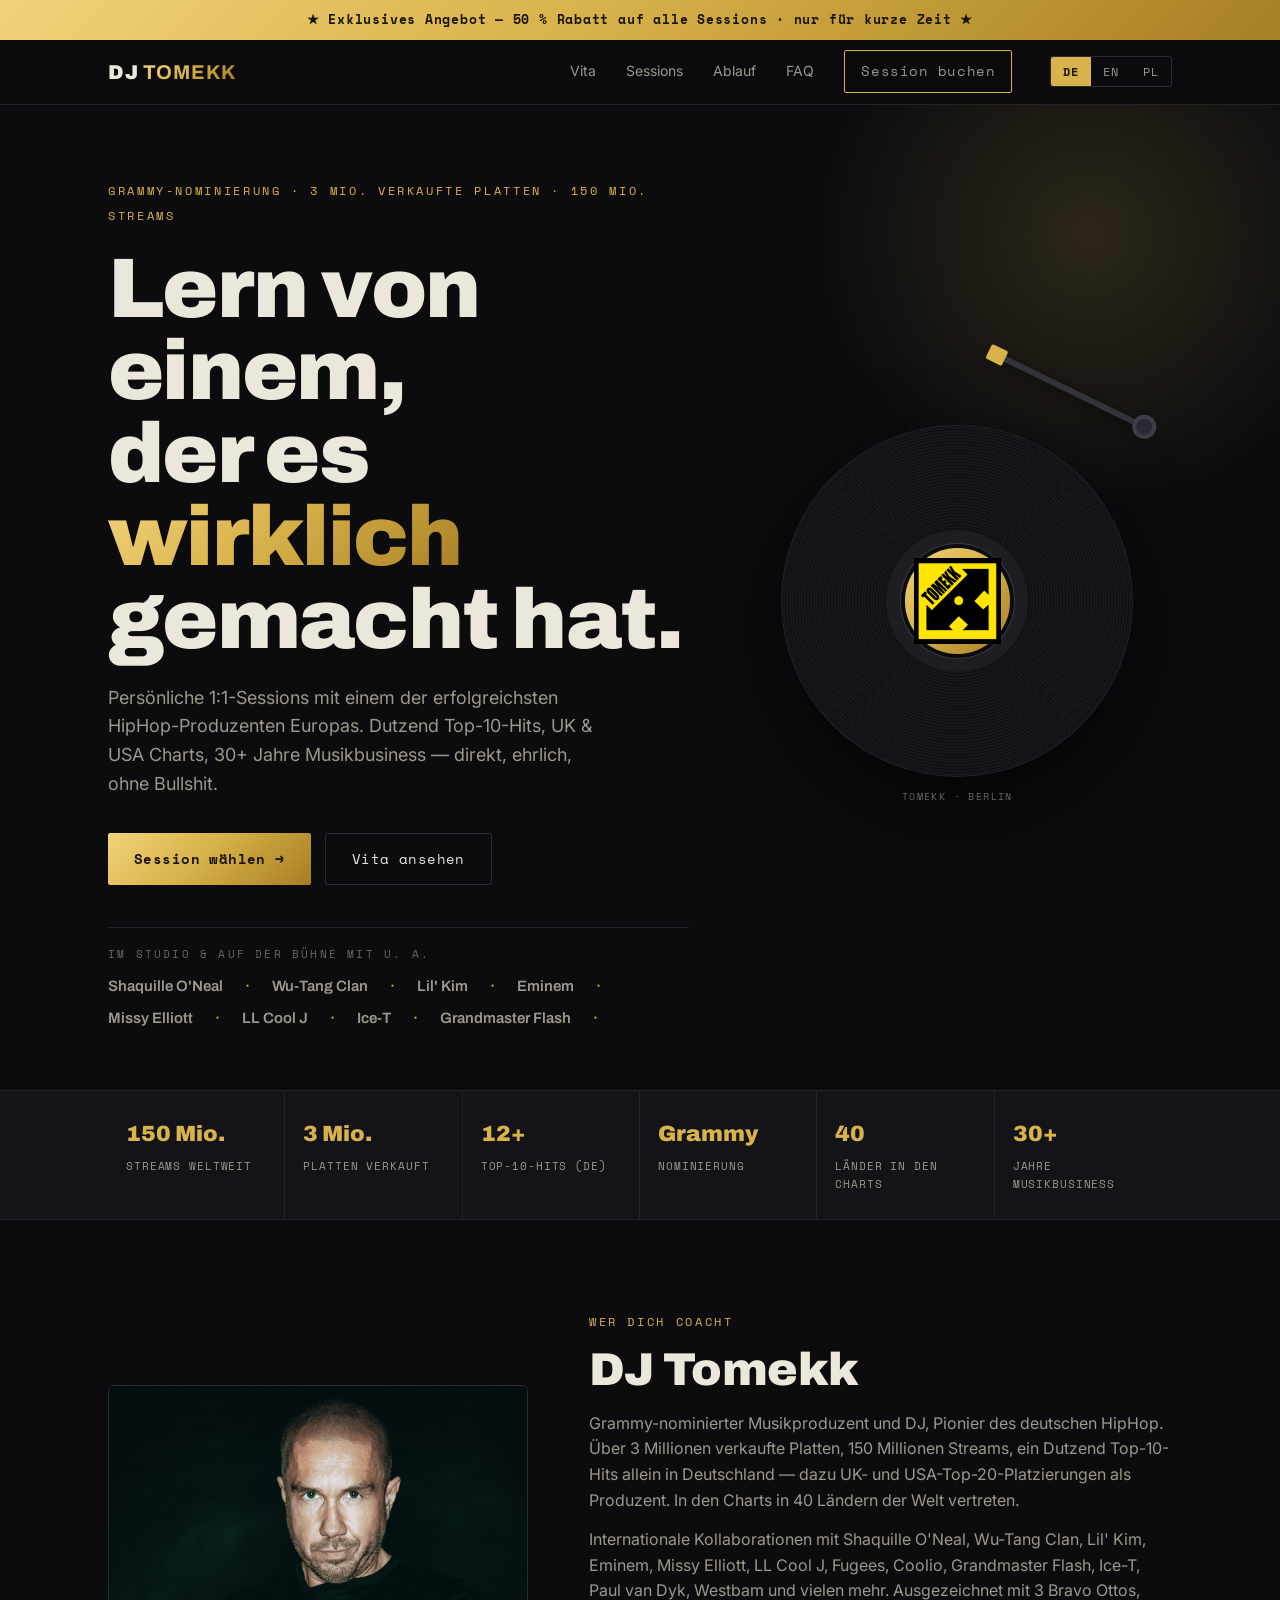
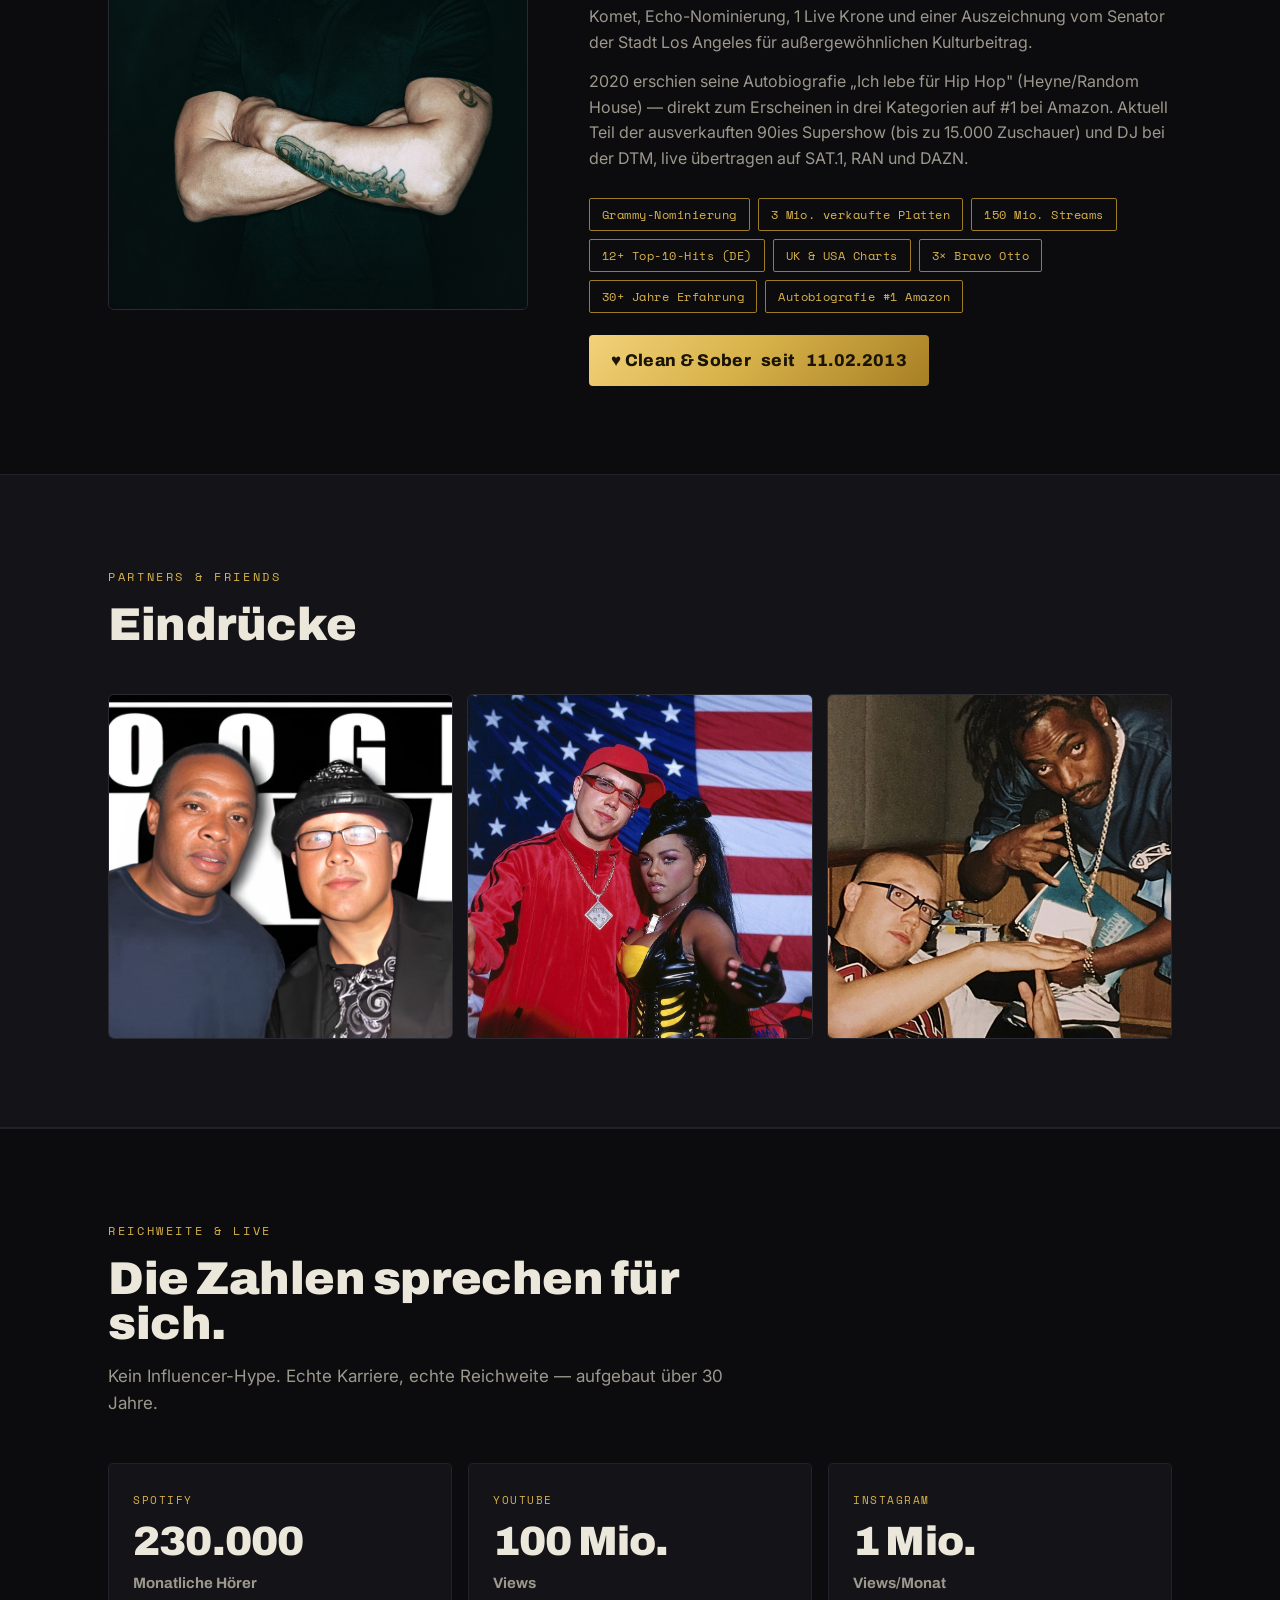
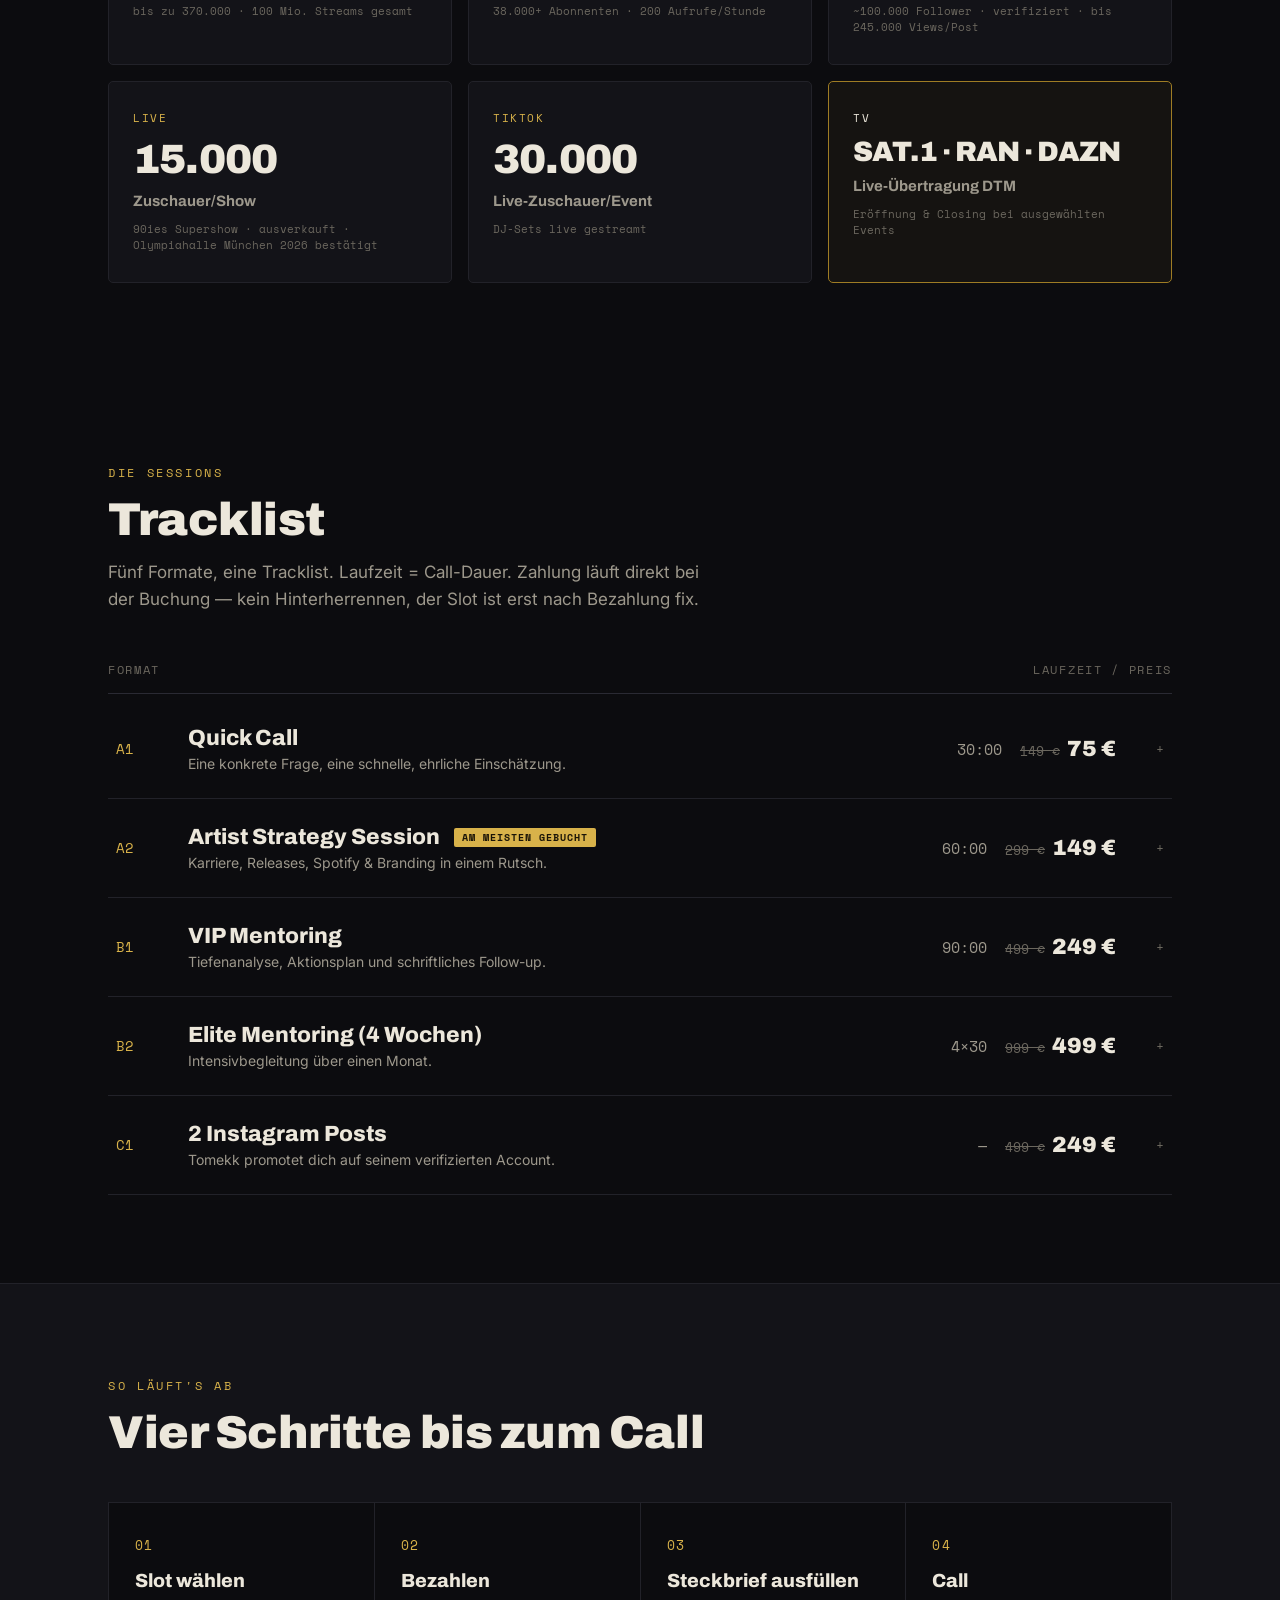
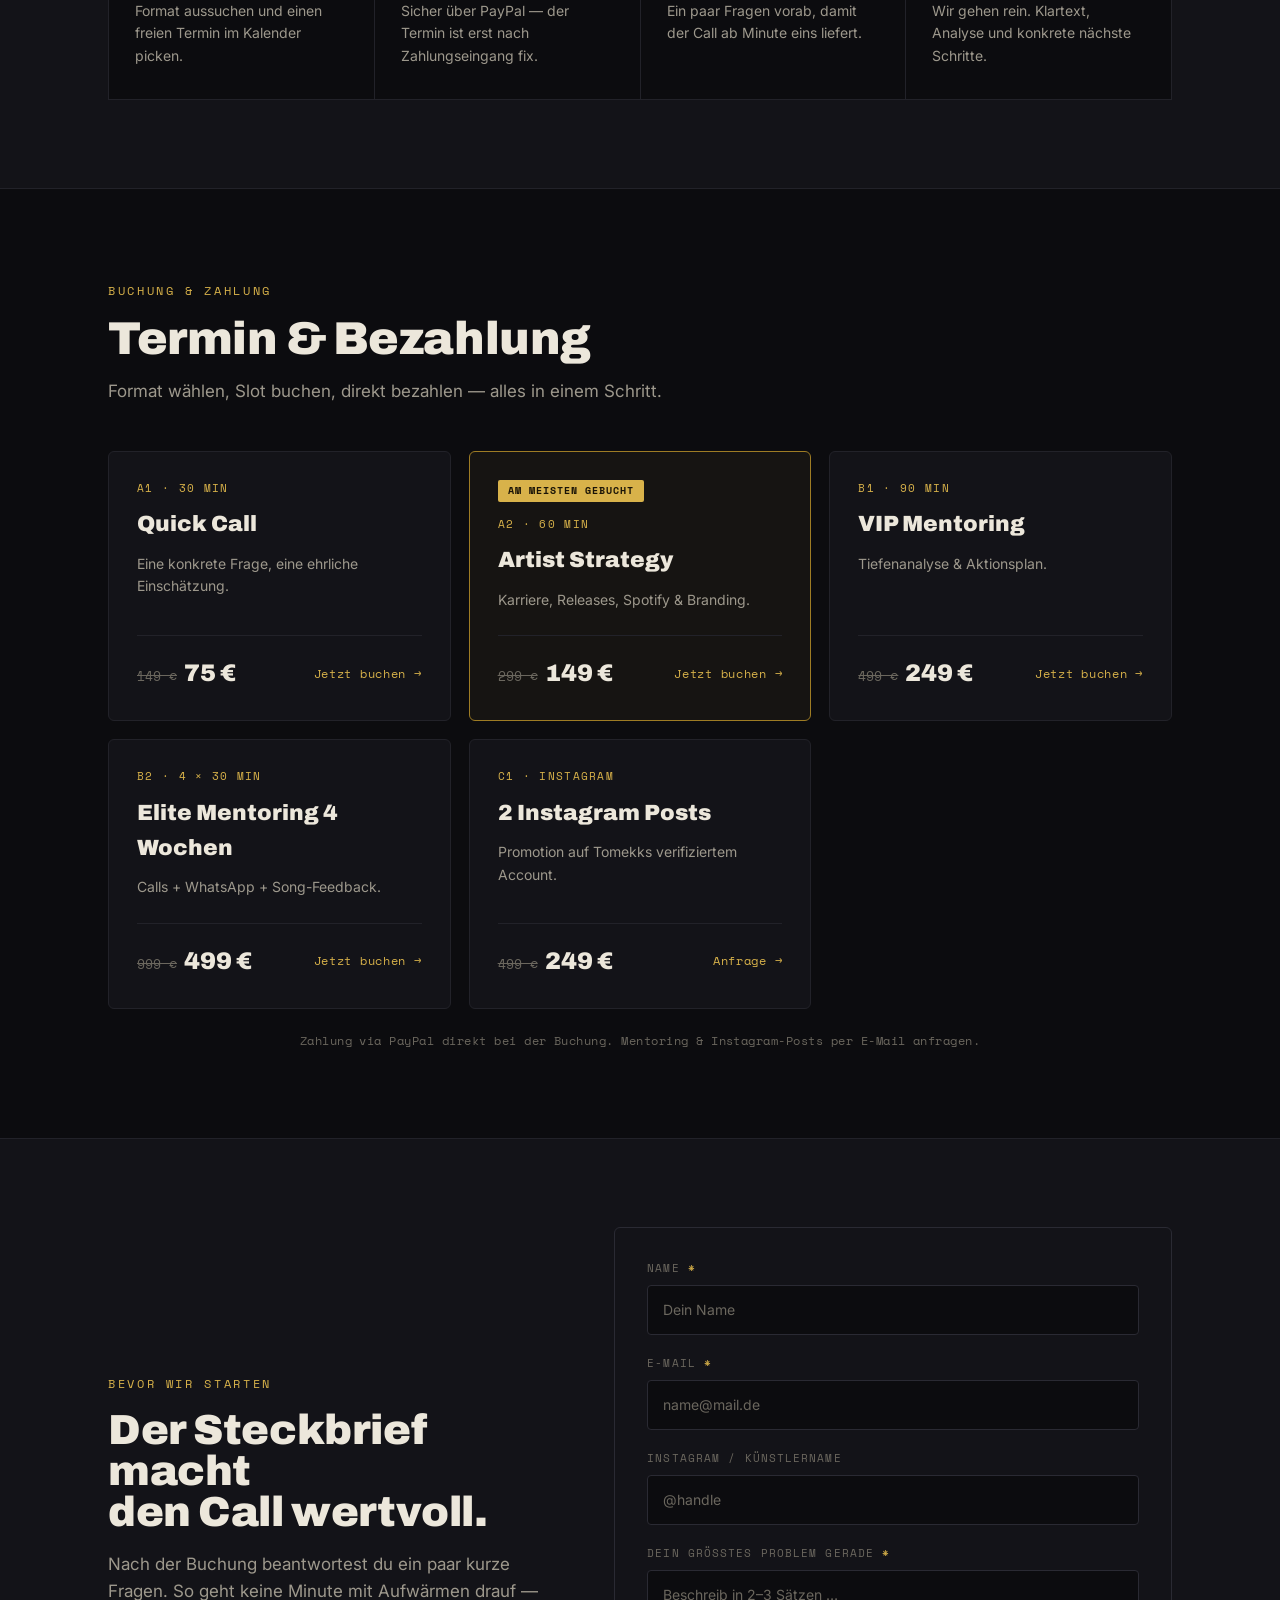
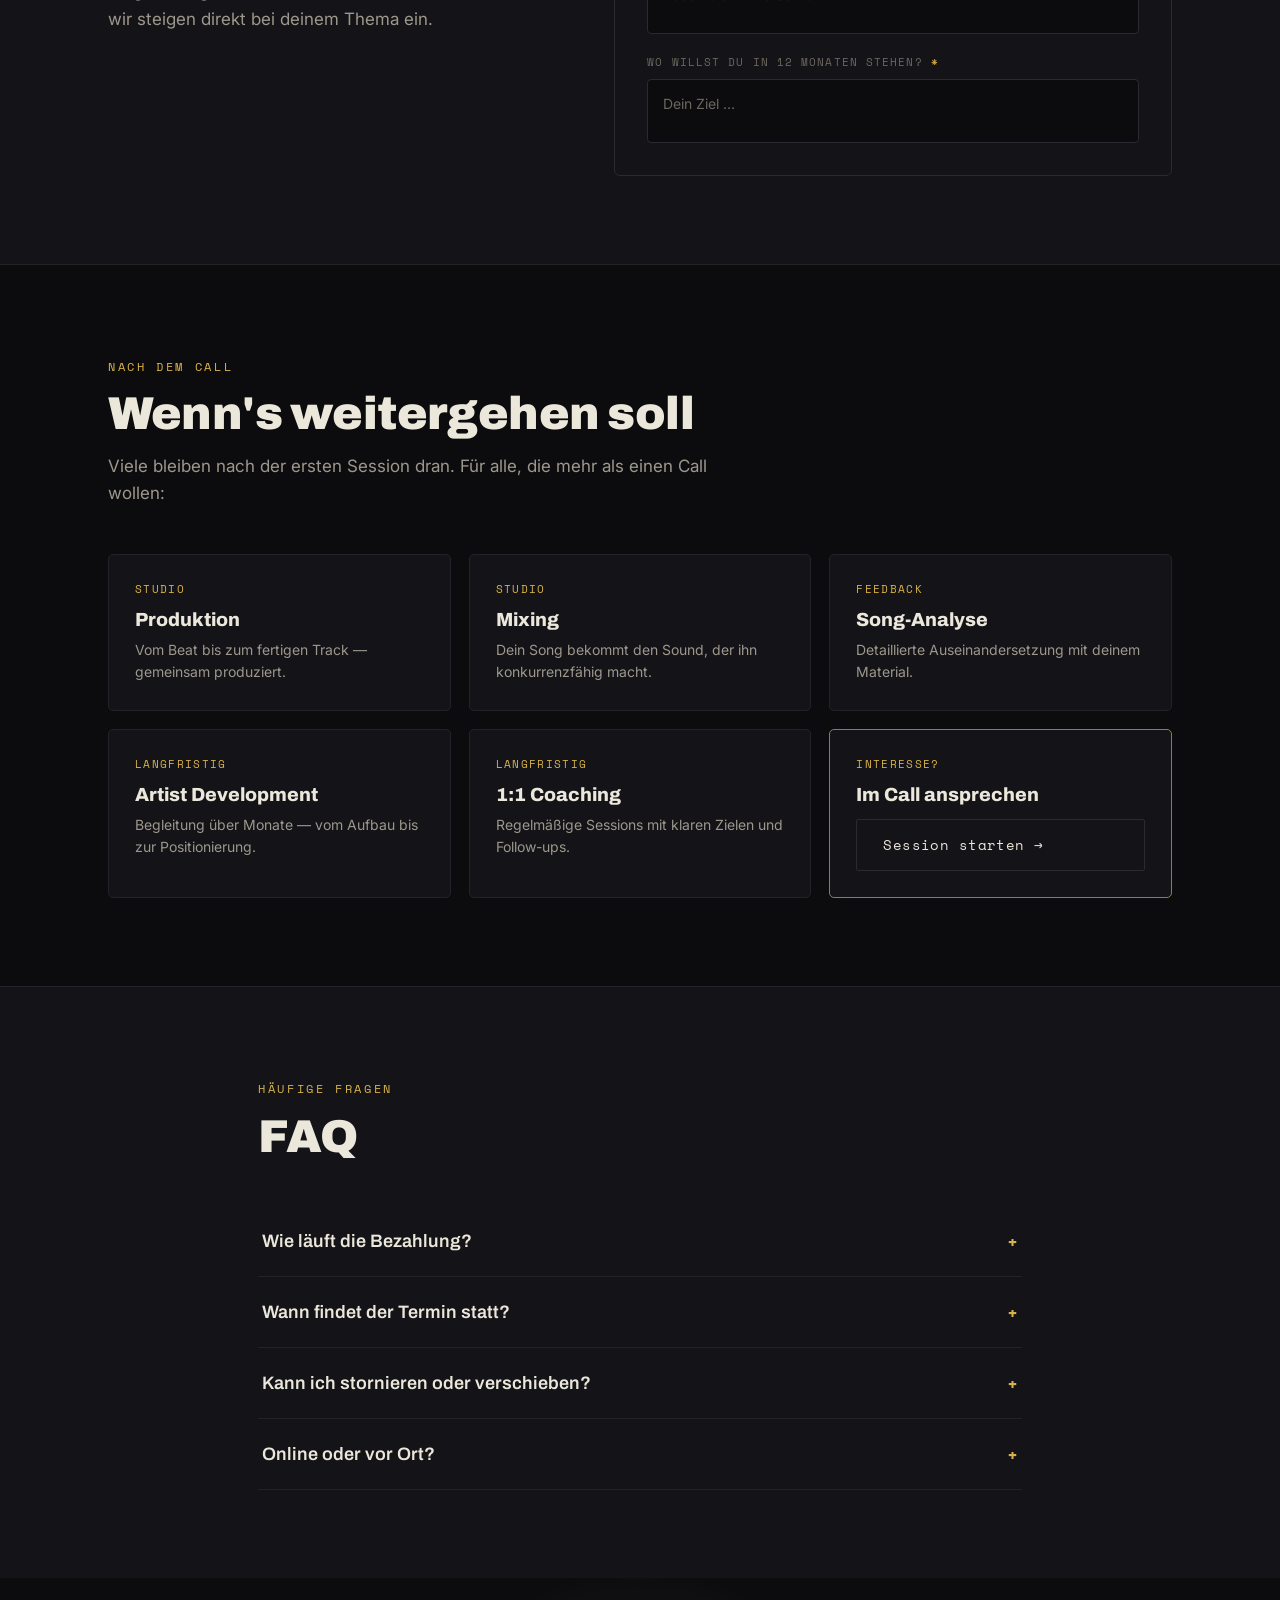
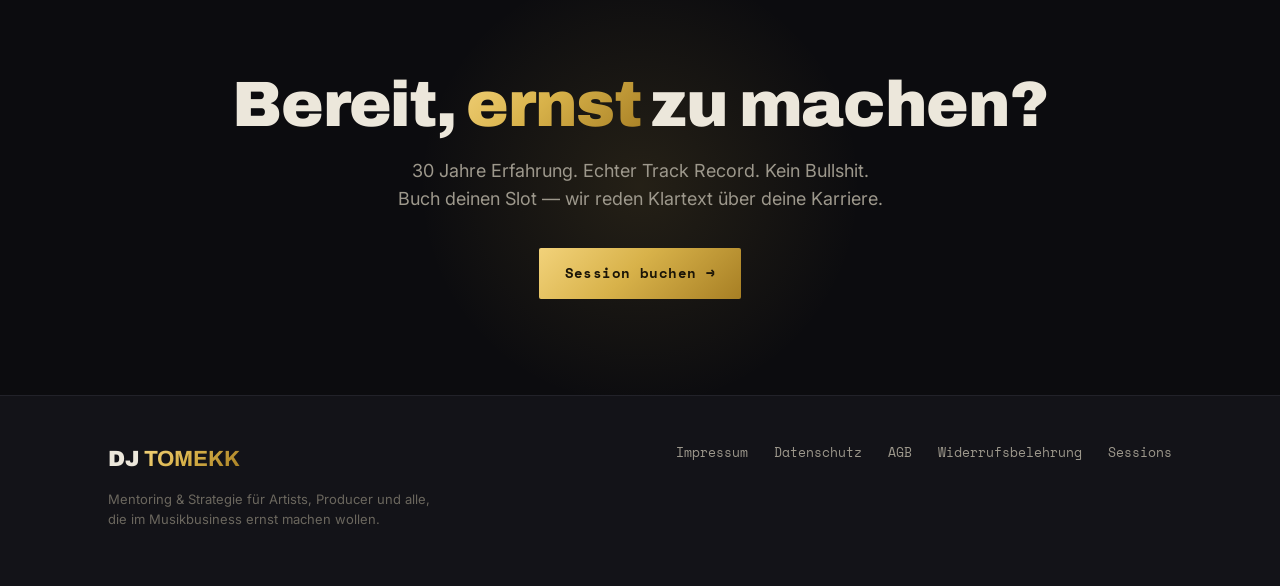
==== commit 0931433f: "Update index.html" ====
--- a/index.html
+++ b/index.html
@@ -24,6 +24,10 @@
   [data-en],[data-pl]{display:none}
   .en [data-de],.en [data-pl]{display:none}.en [data-en]{display:revert}
   .pl [data-de],.pl [data-en]{display:none}.pl [data-pl]{display:revert}
+
+  /* OFFER BANNER */
+  .offer-banner{background:var(--gold-grad);color:#1A1407;text-align:center;padding:10px 18px;font-family:"Space Mono",monospace;font-size:13px;letter-spacing:0.06em;font-weight:700;line-height:1.5;}
+  .price-old{font-family:"Space Mono",monospace;font-weight:400;font-size:13px;color:var(--paper-faint);text-decoration:line-through;margin-right:7px;}
 
   /* NAV */
   .nav{position:sticky;top:0;z-index:50;background:rgba(12,12,15,0.82);backdrop-filter:blur(12px);border-bottom:1px solid var(--line-soft);}
@@ -210,6 +214,12 @@
 </style>
 </head>
 <body>
+
+<div class="offer-banner">
+  <span data-de>★ Exklusives Angebot — 50 % Rabatt auf alle Sessions · nur für kurze Zeit ★</span>
+  <span data-en>★ Exclusive Offer — 50% Off All Sessions · Limited Time Only ★</span>
+  <span data-pl>★ Ekskluzywna oferta — 50% zniżki na wszystkie sesje · tylko przez ograniczony czas ★</span>
+</div>
 
 <nav class="nav">
   <div class="wrap nav-inner">
@@ -357,13 +367,13 @@
     <div class="tl-meta"><span><span data-de>Format</span><span data-en>Format</span><span data-pl>Format</span></span><span><span data-de>Laufzeit / Preis</span><span data-en>Duration / Price</span><span data-pl>Czas / Cena</span></span></div>
 
     <div class="track">
-      <button class="track-head" aria-expanded="false" data-tier="Quick Call (30 Min)" data-price="149 €" data-url="https://cal.eu/djtomekk/30min">
+      <button class="track-head" aria-expanded="false" data-tier="Quick Call (30 Min)" data-price="75 €" data-url="https://cal.eu/djtomekk/30min">
         <span class="track-cat">A1</span>
         <span class="track-title-wrap">
           <span class="track-title">Quick Call</span>
           <span class="track-desc"><span data-de>Eine konkrete Frage, eine schnelle, ehrliche Einschätzung.</span><span data-en>One specific question, one fast and honest answer.</span><span data-pl>Jedno konkretne pytanie, szybka i szczera odpowiedź.</span></span>
         </span>
-        <span class="track-time">30:00</span><span class="track-price">149&nbsp;€</span><span class="track-toggle mono">+</span>
+        <span class="track-time">30:00</span><span class="track-price"><span class="price-old">149&nbsp;€</span>75&nbsp;€</span><span class="track-toggle mono">+</span>
       </button>
       <div class="track-panel"><div class="track-panel-inner">
         <ul class="track-incl">
@@ -376,13 +386,13 @@
     </div>
 
     <div class="track">
-      <button class="track-head" aria-expanded="false" data-tier="Artist Strategy (60 Min)" data-price="299 €" data-url="https://cal.eu/djtomekk/60min">
+      <button class="track-head" aria-expanded="false" data-tier="Artist Strategy (60 Min)" data-price="149 €" data-url="https://cal.eu/djtomekk/60min">
         <span class="track-cat">A2</span>
         <span class="track-title-wrap">
           <span class="track-title">Artist Strategy Session <span class="badge"><span data-de>Am meisten gebucht</span><span data-en>Most popular</span><span data-pl>Najpopularniejsza</span></span></span>
           <span class="track-desc"><span data-de>Karriere, Releases, Spotify &amp; Branding in einem Rutsch.</span><span data-en>Career, releases, Spotify &amp; branding in one go.</span><span data-pl>Kariera, wydania, Spotify i branding za jednym razem.</span></span>
         </span>
-        <span class="track-time">60:00</span><span class="track-price">299&nbsp;€</span><span class="track-toggle mono">+</span>
+        <span class="track-time">60:00</span><span class="track-price"><span class="price-old">299&nbsp;€</span>149&nbsp;€</span><span class="track-toggle mono">+</span>
       </button>
       <div class="track-panel"><div class="track-panel-inner">
         <ul class="track-incl">
@@ -396,13 +406,13 @@
     </div>
 
     <div class="track">
-      <button class="track-head" aria-expanded="false" data-tier="VIP Mentoring (90 Min)" data-price="499 €" data-url="https://cal.eu/djtomekk/vip-mentoring">
+      <button class="track-head" aria-expanded="false" data-tier="VIP Mentoring (90 Min)" data-price="249 €" data-url="https://cal.eu/djtomekk/vip-mentoring">
         <span class="track-cat">B1</span>
         <span class="track-title-wrap">
           <span class="track-title">VIP Mentoring</span>
           <span class="track-desc"><span data-de>Tiefenanalyse, Aktionsplan und schriftliches Follow-up.</span><span data-en>Deep analysis, action plan and written follow-up.</span><span data-pl>Dogłębna analiza, plan działania i pisemne podsumowanie.</span></span>
         </span>
-        <span class="track-time">90:00</span><span class="track-price">499&nbsp;€</span><span class="track-toggle mono">+</span>
+        <span class="track-time">90:00</span><span class="track-price"><span class="price-old">499&nbsp;€</span>249&nbsp;€</span><span class="track-toggle mono">+</span>
       </button>
       <div class="track-panel"><div class="track-panel-inner">
         <ul class="track-incl">
@@ -416,13 +426,13 @@
     </div>
 
     <div class="track">
-      <button class="track-head" aria-expanded="false" data-tier="Mentoring 4 Wochen" data-price="999 €">
+      <button class="track-head" aria-expanded="false" data-tier="Mentoring 4 Wochen" data-price="499 €">
         <span class="track-cat">B2</span>
         <span class="track-title-wrap">
           <span class="track-title"><span data-de>Elite Mentoring (4 Wochen)</span><span data-en>Elite Mentoring (4 Weeks)</span><span data-pl>Elite Mentoring (4 tygodnie)</span></span>
           <span class="track-desc"><span data-de>Intensivbegleitung über einen Monat.</span><span data-en>Intensive support over one month.</span><span data-pl>Intensywna opieka przez miesiąc.</span></span>
         </span>
-        <span class="track-time">4×30</span><span class="track-price">999&nbsp;€</span><span class="track-toggle mono">+</span>
+        <span class="track-time">4×30</span><span class="track-price"><span class="price-old">999&nbsp;€</span>499&nbsp;€</span><span class="track-toggle mono">+</span>
       </button>
       <div class="track-panel"><div class="track-panel-inner">
         <ul class="track-incl">
@@ -436,13 +446,13 @@
     </div>
 
     <div class="track">
-      <button class="track-head" aria-expanded="false" data-tier="2 Instagram Posts" data-price="499 €">
+      <button class="track-head" aria-expanded="false" data-tier="2 Instagram Posts" data-price="249 €">
         <span class="track-cat">C1</span>
         <span class="track-title-wrap">
           <span class="track-title">2 Instagram Posts</span>
           <span class="track-desc"><span data-de>Tomekk promotet dich auf seinem verifizierten Account.</span><span data-en>Tomekk promotes you on his verified account.</span><span data-pl>Tomekk promuje cię na swoim zweryfikowanym koncie.</span></span>
         </span>
-        <span class="track-time">—</span><span class="track-price">499&nbsp;€</span><span class="track-toggle mono">+</span>
+        <span class="track-time">—</span><span class="track-price"><span class="price-old">499&nbsp;€</span>249&nbsp;€</span><span class="track-toggle mono">+</span>
       </button>
       <div class="track-panel"><div class="track-panel-inner">
         <ul class="track-incl">
@@ -482,29 +492,29 @@
       <a class="booking-card" href="https://cal.eu/djtomekk/30min" target="_blank" rel="noopener">
         <div class="bc-cat">A1 · 30 Min</div><div class="bc-title">Quick Call</div>
         <div class="bc-desc"><span data-de>Eine konkrete Frage, eine ehrliche Einschätzung.</span><span data-en>One question, one honest answer.</span><span data-pl>Jedno pytanie, szczera odpowiedź.</span></div>
-        <div class="bc-footer"><span class="bc-price">149 €</span><span class="bc-btn"><span data-de>Jetzt buchen →</span><span data-en>Book now →</span><span data-pl>Zarezerwuj →</span></span></div>
+        <div class="bc-footer"><span class="bc-price"><span class="price-old">149 €</span>75 €</span><span class="bc-btn"><span data-de>Jetzt buchen →</span><span data-en>Book now →</span><span data-pl>Zarezerwuj →</span></span></div>
       </a>
       <a class="booking-card bc-featured" href="https://cal.eu/djtomekk/60min" target="_blank" rel="noopener">
         <div class="bc-badge"><span data-de>Am meisten gebucht</span><span data-en>Most popular</span><span data-pl>Najpopularniejsza</span></div>
         <div class="bc-cat">A2 · 60 Min</div><div class="bc-title">Artist Strategy</div>
         <div class="bc-desc"><span data-de>Karriere, Releases, Spotify &amp; Branding.</span><span data-en>Career, releases, Spotify &amp; branding.</span><span data-pl>Kariera, wydania, Spotify i branding.</span></div>
-        <div class="bc-footer"><span class="bc-price">299 €</span><span class="bc-btn"><span data-de>Jetzt buchen →</span><span data-en>Book now →</span><span data-pl>Zarezerwuj →</span></span></div>
+        <div class="bc-footer"><span class="bc-price"><span class="price-old">299 €</span>149 €</span><span class="bc-btn"><span data-de>Jetzt buchen →</span><span data-en>Book now →</span><span data-pl>Zarezerwuj →</span></span></div>
       </a>
       <a class="booking-card" href="https://cal.eu/djtomekk/vip-mentoring" target="_blank" rel="noopener">
         <div class="bc-cat">B1 · 90 Min</div><div class="bc-title">VIP Mentoring</div>
         <div class="bc-desc"><span data-de>Tiefenanalyse &amp; Aktionsplan.</span><span data-en>Deep analysis &amp; action plan.</span><span data-pl>Dogłębna analiza i plan działania.</span></div>
-        <div class="bc-footer"><span class="bc-price">499 €</span><span class="bc-btn"><span data-de>Jetzt buchen →</span><span data-en>Book now →</span><span data-pl>Zarezerwuj →</span></span></div>
+        <div class="bc-footer"><span class="bc-price"><span class="price-old">499 €</span>249 €</span><span class="bc-btn"><span data-de>Jetzt buchen →</span><span data-en>Book now →</span><span data-pl>Zarezerwuj →</span></span></div>
       </a>
       <a class="booking-card" href="https://cal.eu/djtomekk/elite-mentoring" target="_blank" rel="noopener">
         <div class="bc-cat">B2 · 4 × 30 Min</div>
         <div class="bc-title"><span data-de>Elite Mentoring 4 Wochen</span><span data-en>Elite Mentoring 4 Weeks</span><span data-pl>Elite Mentoring 4 tygodnie</span></div>
         <div class="bc-desc"><span data-de>Calls + WhatsApp + Song-Feedback.</span><span data-en>Calls + WhatsApp + song feedback.</span><span data-pl>Rozmowy + WhatsApp + feedback do piosenek.</span></div>
-        <div class="bc-footer"><span class="bc-price">999 €</span><span class="bc-btn"><span data-de>Jetzt buchen →</span><span data-en>Book now →</span><span data-pl>Zarezerwuj →</span></span></div>
+        <div class="bc-footer"><span class="bc-price"><span class="price-old">999 €</span>499 €</span><span class="bc-btn"><span data-de>Jetzt buchen →</span><span data-en>Book now →</span><span data-pl>Zarezerwuj →</span></span></div>
       </a>
       <a class="booking-card" href="mailto:impressum@djtomekk.com?subject=Instagram%20Posts%20Anfrage" target="_blank" rel="noopener">
         <div class="bc-cat">C1 · Instagram</div><div class="bc-title">2 Instagram Posts</div>
         <div class="bc-desc"><span data-de>Promotion auf Tomekks verifiziertem Account.</span><span data-en>Promotion on Tomekk's verified account.</span><span data-pl>Promocja na zweryfikowanym koncie Tomekka.</span></div>
-        <div class="bc-footer"><span class="bc-price">499 €</span><span class="bc-btn"><span data-de>Anfrage →</span><span data-en>Inquire →</span><span data-pl>Zapytaj →</span></span></div>
+        <div class="bc-footer"><span class="bc-price"><span class="price-old">499 €</span>249 €</span><span class="bc-btn"><span data-de>Anfrage →</span><span data-en>Inquire →</span><span data-pl>Zapytaj →</span></span></div>
       </a>
     </div>
     <p class="booking-note"><span data-de>Zahlung via PayPal direkt bei der Buchung. Mentoring &amp; Instagram-Posts per E-Mail anfragen.</span><span data-en>Payment via PayPal at booking. Mentoring &amp; Instagram posts via email inquiry.</span><span data-pl>Płatność przez PayPal przy rezerwacji. Mentoring i posty na Instagramie — zapytaj przez e-mail.</span></p>
